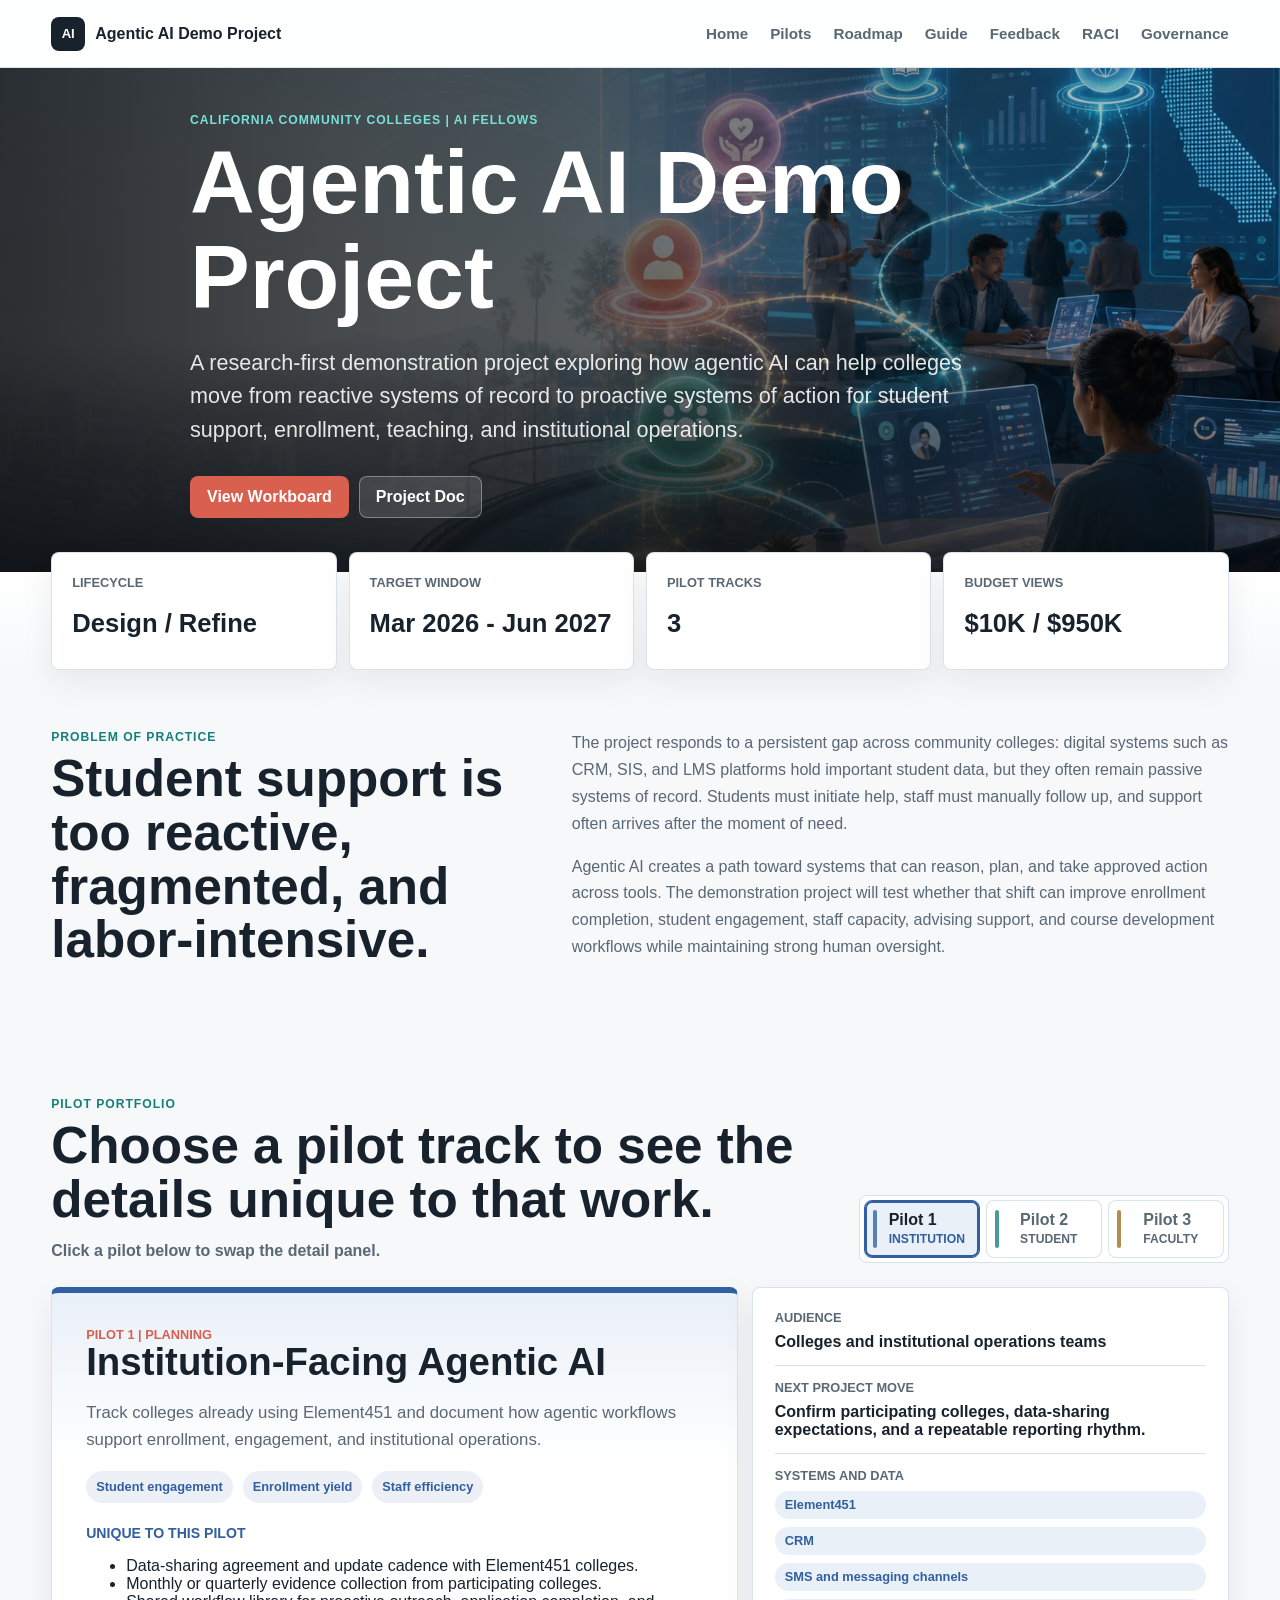
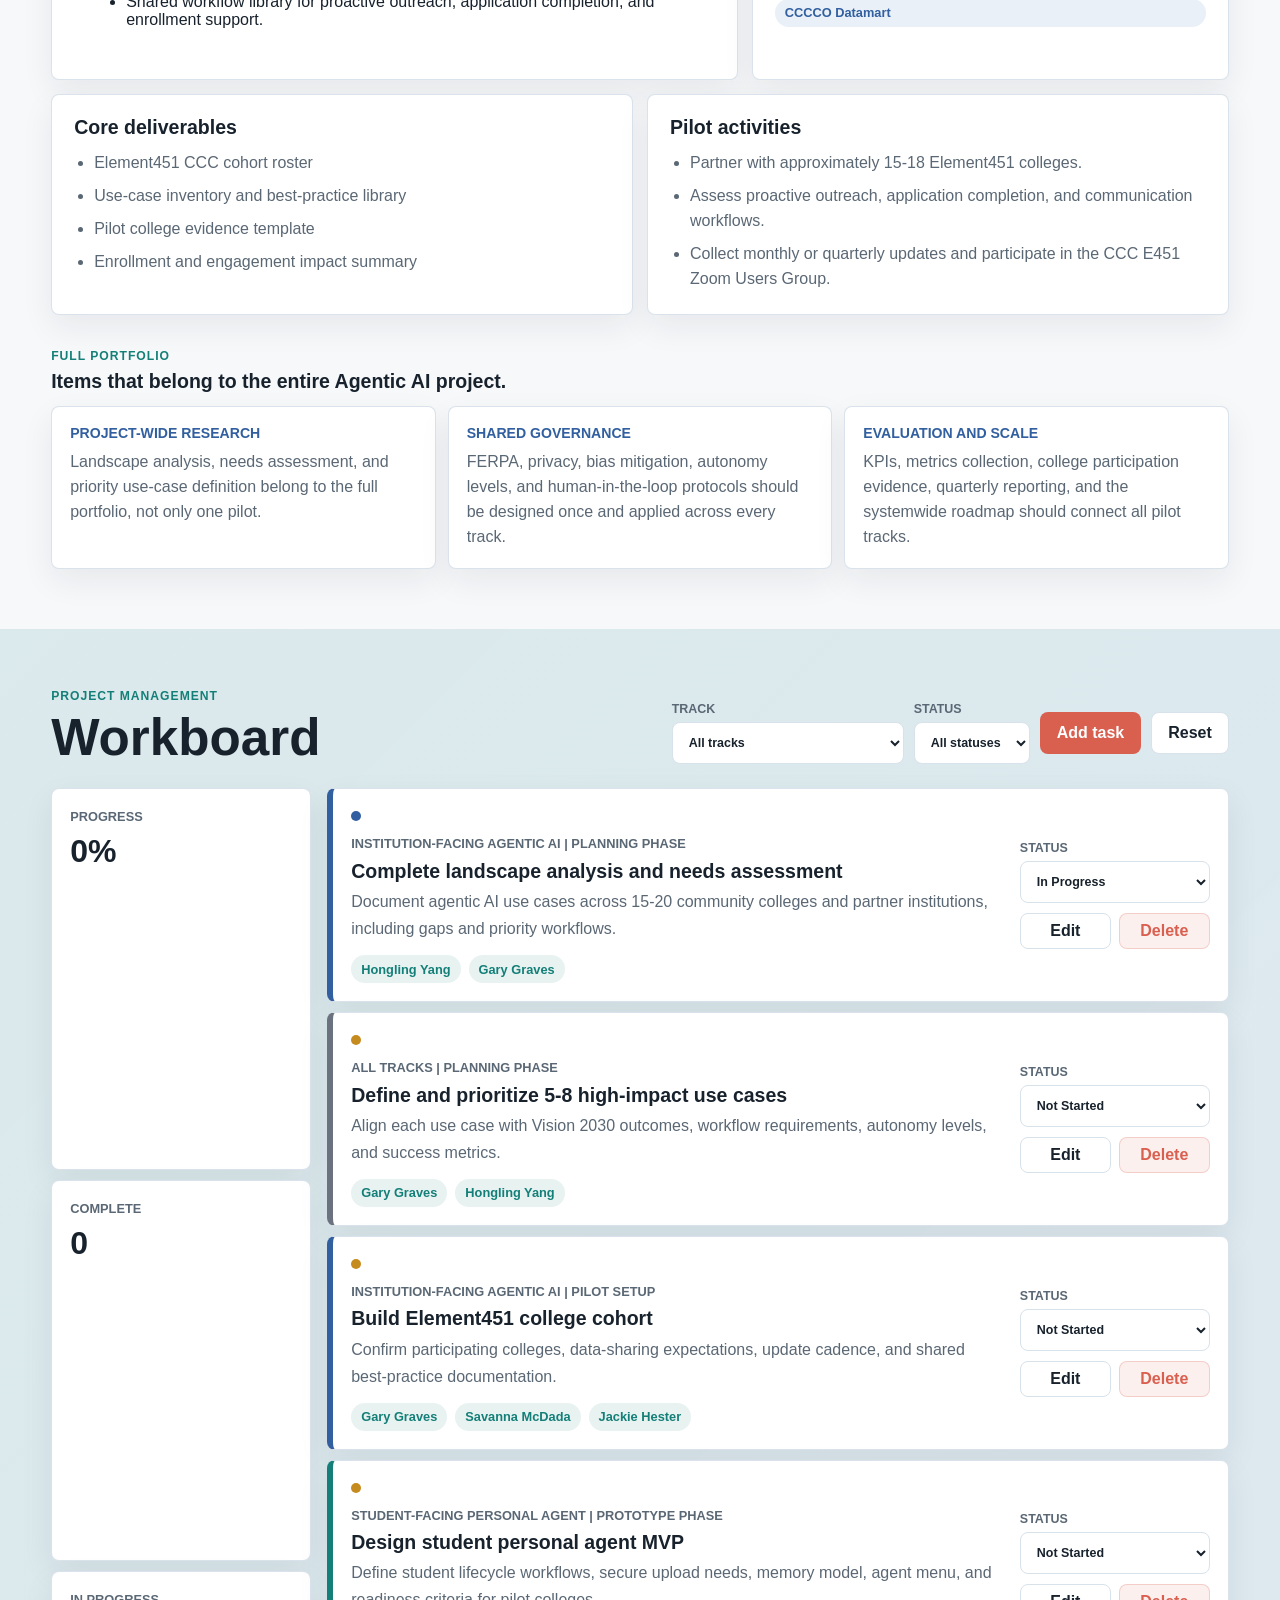
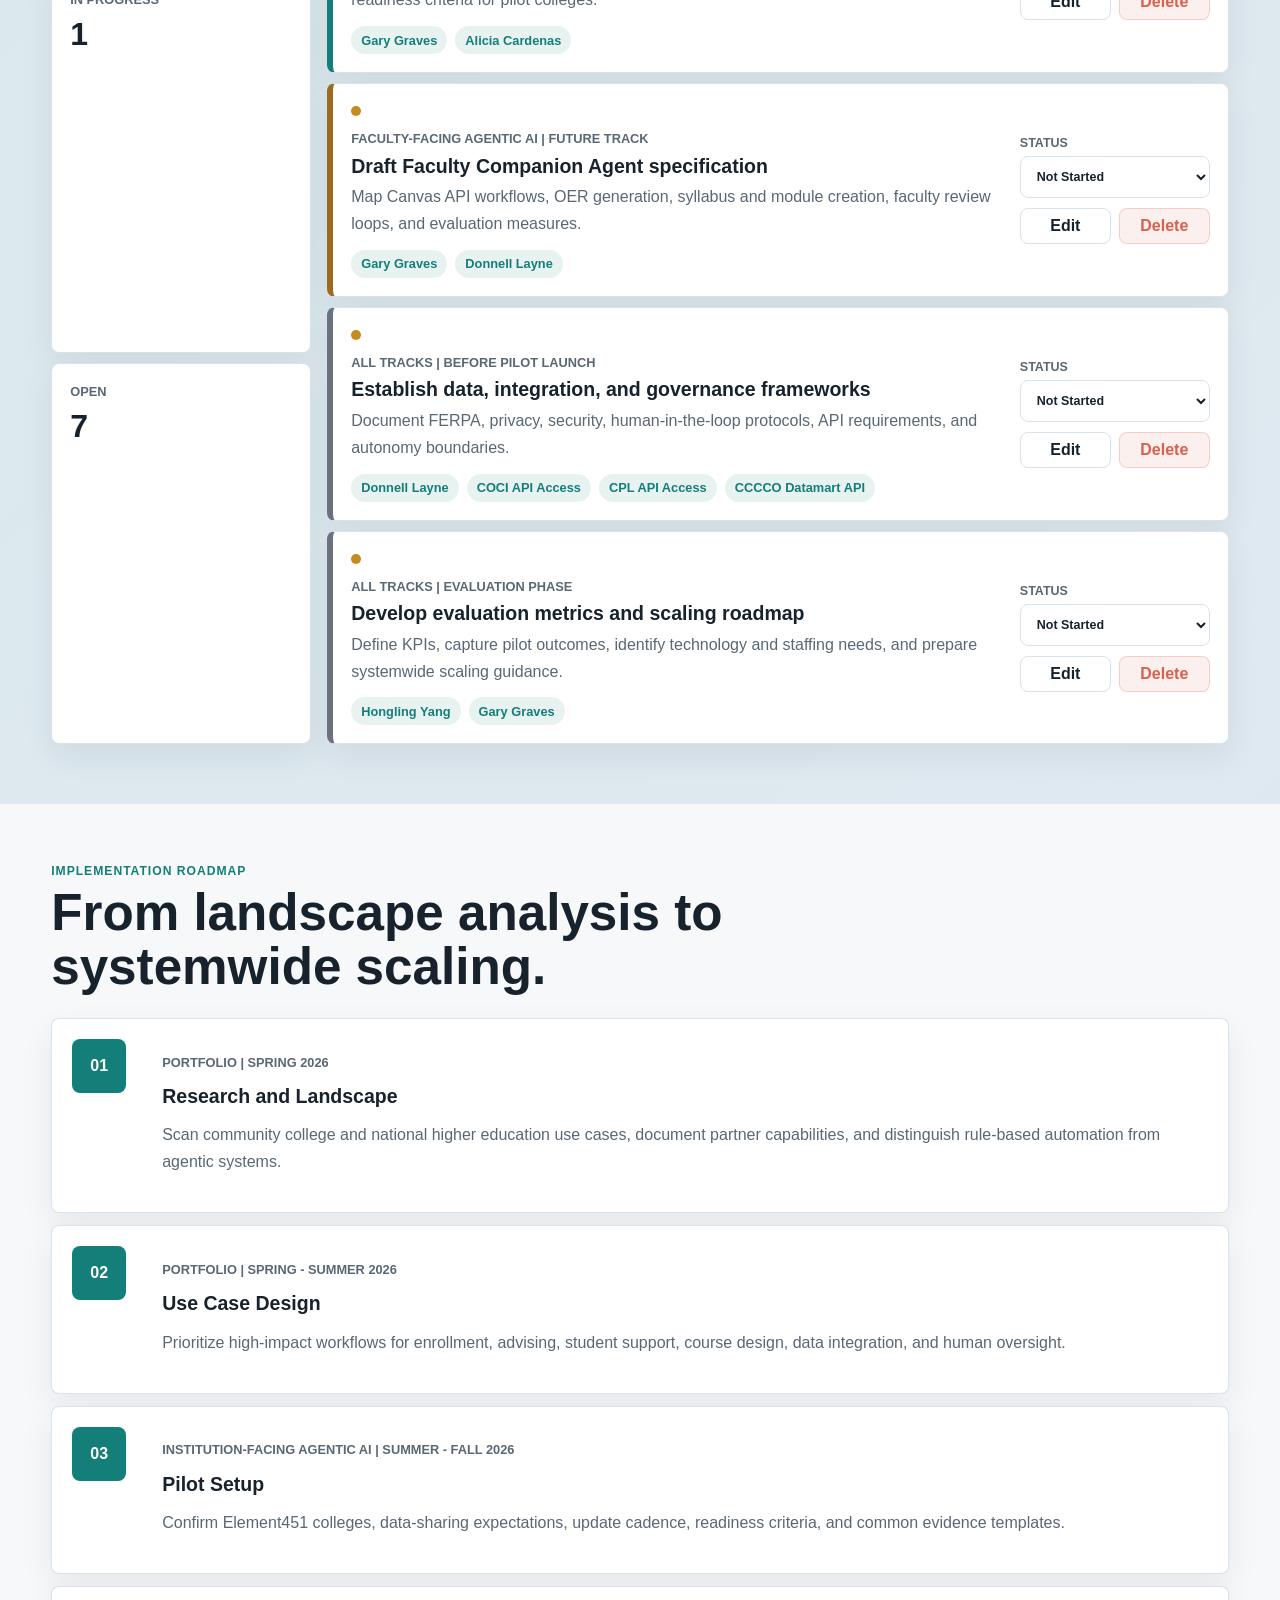
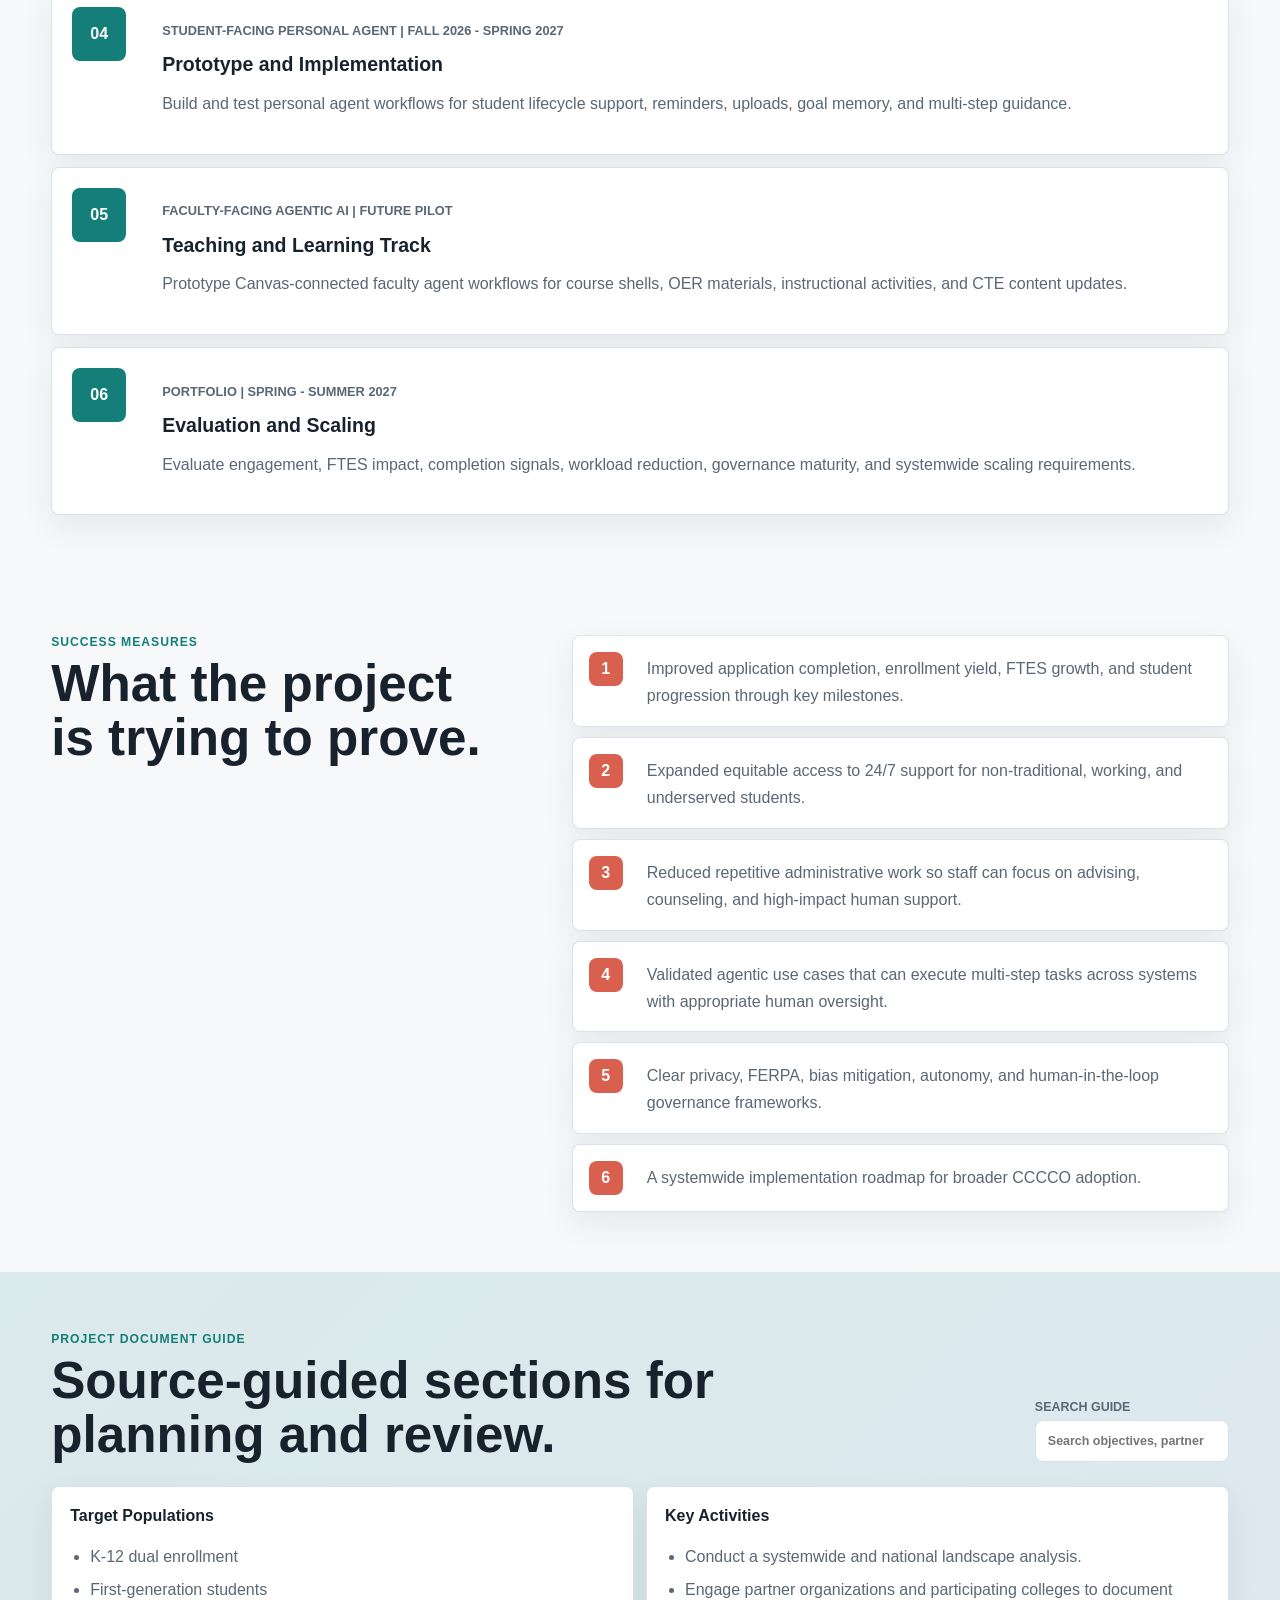
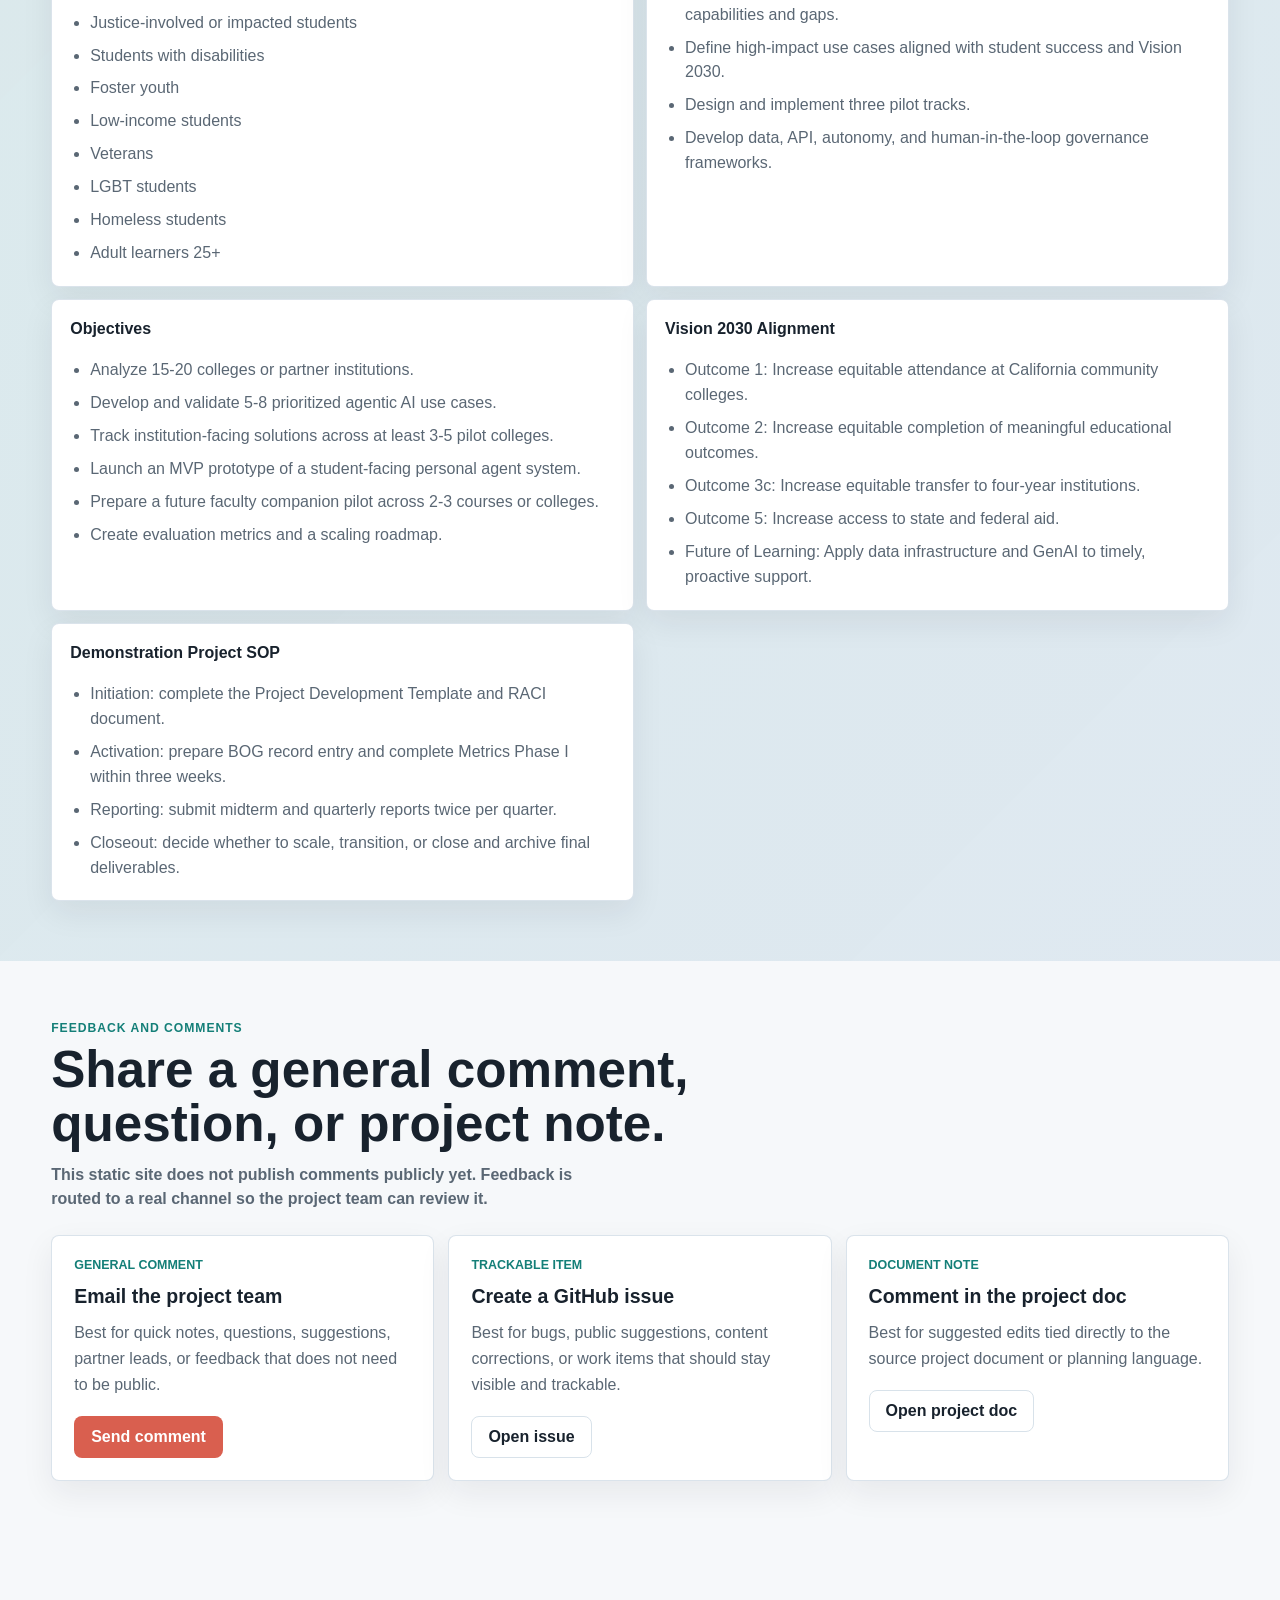
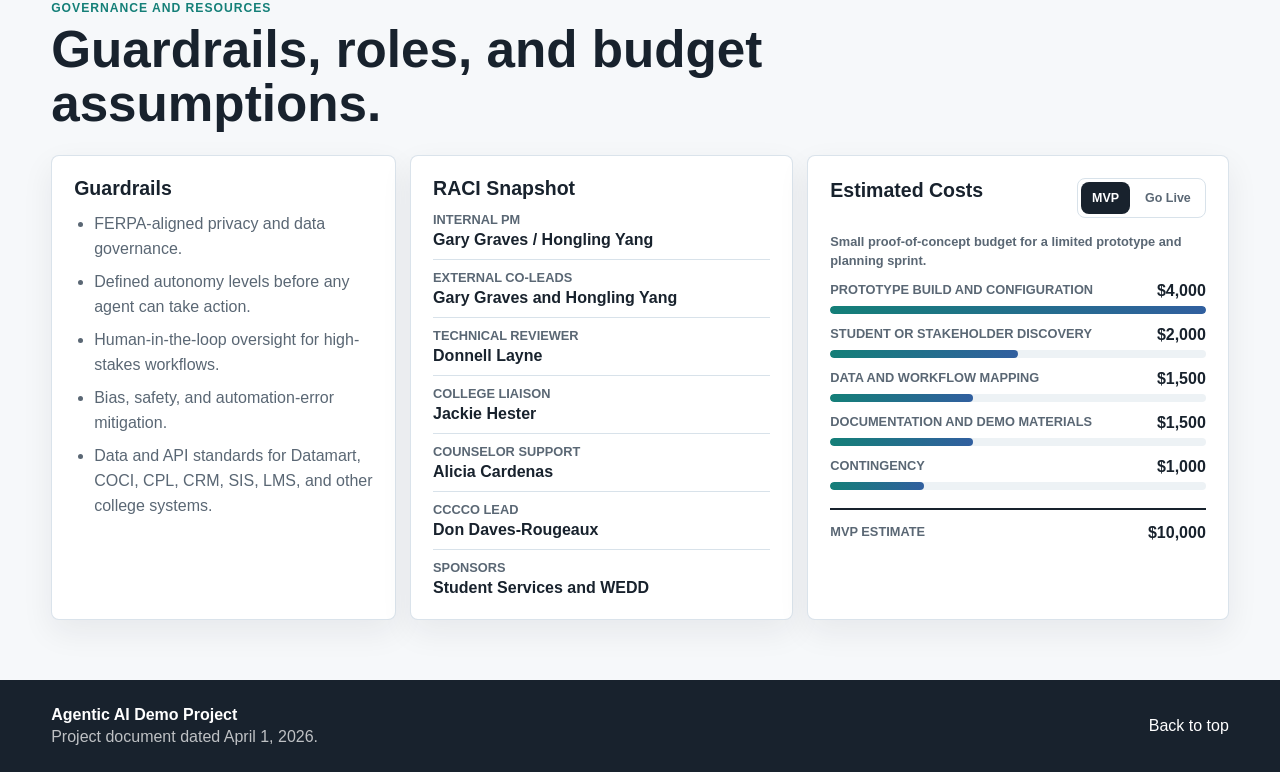
==== index.html @ b45496b8 "Add project feedback section" ====
<!doctype html>
<html lang="en">
  <head>
    <meta charset="UTF-8" />
    <meta name="viewport" content="width=device-width, initial-scale=1.0" />
    <title>Agentic AI Demo Project</title>
    <meta
      name="description"
      content="Project management website for the CCCCO Agentic AI Demonstration Project."
    />
    <link rel="stylesheet" href="assets/styles.css?v=20260519-feedback" />
  </head>
  <body>
    <header class="site-header" id="top">
      <a class="brand" href="#top" data-home-link aria-label="Agentic AI Demo Project home">
        <span class="brand-mark" aria-hidden="true">AI</span>
        <span>Agentic AI Demo Project</span>
      </a>
      <nav aria-label="Primary navigation">
        <a href="#top" data-home-link>Home</a>
        <a href="#pilots">Pilots</a>
        <a href="#roadmap">Roadmap</a>
        <a href="#guide">Guide</a>
        <a href="#feedback">Feedback</a>
        <a href="raci.html">RACI</a>
        <a href="#governance">Governance</a>
      </nav>
    </header>

    <main>
      <section class="hero" aria-labelledby="page-title">
        <div class="hero-media" aria-hidden="true"></div>
        <div class="hero-shade" aria-hidden="true"></div>
        <div class="hero-content">
          <p class="eyebrow">California Community Colleges | AI Fellows</p>
          <h1 id="page-title">Agentic AI Demo Project</h1>
          <p class="hero-copy">
            A research-first demonstration project exploring how agentic AI can help colleges move from
            reactive systems of record to proactive systems of action for student support, enrollment,
            teaching, and institutional operations.
          </p>
          <div class="hero-actions">
            <a class="button primary" href="#workboard">View Workboard</a>
            <a
              class="button secondary"
              href="https://docs.google.com/document/d/16CEIrp4OwiEEERjysVKVonm-LlAj4oeM/edit?usp=sharing&amp;ouid=113285846544105224875&amp;rtpof=true&amp;sd=true"
              >Project Doc</a
            >
          </div>
        </div>
      </section>

      <section class="overview-band" aria-label="Project summary">
        <div class="summary-grid">
          <article class="metric">
            <span>Lifecycle</span>
            <strong>Design / Refine</strong>
          </article>
          <article class="metric">
            <span>Target Window</span>
            <strong>Mar 2026 - Jun 2027</strong>
          </article>
          <article class="metric">
            <span>Pilot Tracks</span>
            <strong>3</strong>
          </article>
          <article class="metric">
            <span>Budget Views</span>
            <strong>$10K / $950K</strong>
          </article>
        </div>
      </section>

      <section class="section-shell two-column" id="about">
        <div>
          <p class="eyebrow">Problem of Practice</p>
          <h2>Student support is too reactive, fragmented, and labor-intensive.</h2>
        </div>
        <div class="prose">
          <p>
            The project responds to a persistent gap across community colleges: digital systems such as CRM,
            SIS, and LMS platforms hold important student data, but they often remain passive systems of
            record. Students must initiate help, staff must manually follow up, and support often arrives
            after the moment of need.
          </p>
          <p>
            Agentic AI creates a path toward systems that can reason, plan, and take approved action across
            tools. The demonstration project will test whether that shift can improve enrollment completion,
            student engagement, staff capacity, advising support, and course development workflows while
            maintaining strong human oversight.
          </p>
        </div>
      </section>

      <section class="section-shell" id="pilots">
        <div class="section-heading">
          <div>
            <p class="eyebrow">Pilot Portfolio</p>
            <h2>Choose a pilot track to see the details unique to that work.</h2>
            <p class="interaction-hint">Click a pilot below to swap the detail panel.</p>
          </div>
          <div class="segmented pilot-tabs" role="group" aria-label="Pilot track selector">
            <button class="segment pilot-tab is-active" type="button" data-track-filter="institution" aria-pressed="true">
              <span>Pilot 1</span>
              <small>Institution</small>
            </button>
            <button class="segment pilot-tab" type="button" data-track-filter="student" aria-pressed="false">
              <span>Pilot 2</span>
              <small>Student</small>
            </button>
            <button class="segment pilot-tab" type="button" data-track-filter="faculty" aria-pressed="false">
              <span>Pilot 3</span>
              <small>Faculty</small>
            </button>
          </div>
        </div>
        <div class="pilot-detail" id="pilotDetail"></div>
        <div class="portfolio-foundation" id="portfolioFoundation"></div>
      </section>

      <section class="section-shell tinted" id="workboard">
        <div class="section-heading">
          <div>
            <p class="eyebrow">Project Management</p>
            <h2>Workboard</h2>
          </div>
          <div class="toolbar">
            <label>
              Track
              <select id="taskTrackFilter">
                <option value="all">All tracks</option>
              </select>
            </label>
            <label>
              Status
              <select id="taskStatusFilter">
                <option value="all">All statuses</option>
                <option value="not-started">Not started</option>
                <option value="in-progress">In progress</option>
                <option value="complete">Complete</option>
              </select>
            </label>
            <button class="button primary" id="addTaskButton" type="button">Add task</button>
            <button class="button text-button" id="resetTasksButton" type="button">Reset</button>
          </div>
        </div>
        <div class="board-layout">
          <div class="board-metrics" id="boardMetrics"></div>
          <div class="task-list" id="taskList"></div>
        </div>
      </section>

      <section class="section-shell" id="roadmap">
        <div class="section-heading">
          <div>
            <p class="eyebrow">Implementation Roadmap</p>
            <h2>From landscape analysis to systemwide scaling.</h2>
          </div>
        </div>
        <div class="timeline" id="timeline"></div>
      </section>

      <section class="section-shell two-column" id="outcomes">
        <div>
          <p class="eyebrow">Success Measures</p>
          <h2>What the project is trying to prove.</h2>
        </div>
        <div class="outcome-list" id="outcomeList"></div>
      </section>

      <section class="section-shell tinted" id="guide">
        <div class="section-heading">
          <div>
            <p class="eyebrow">Project Document Guide</p>
            <h2>Source-guided sections for planning and review.</h2>
          </div>
          <label class="search-box">
            Search guide
            <input id="guideSearch" type="search" placeholder="Search objectives, partners, budget..." />
          </label>
        </div>
        <div class="guide-grid" id="guideGrid"></div>
      </section>

      <section class="section-shell" id="feedback">
        <div class="section-heading">
          <div>
            <p class="eyebrow">Feedback and Comments</p>
            <h2>Share a general comment, question, or project note.</h2>
            <p class="interaction-hint">
              This static site does not publish comments publicly yet. Feedback is routed to a real channel so the
              project team can review it.
            </p>
          </div>
        </div>
        <div class="feedback-grid">
          <article class="feedback-card">
            <span class="feedback-kicker">General comment</span>
            <h3>Email the project team</h3>
            <p>
              Best for quick notes, questions, suggestions, partner leads, or feedback that does not need to be
              public.
            </p>
            <a
              class="button primary"
              href="mailto:ggraves@fullcoll.edu?subject=Agentic%20AI%20Demo%20Project%20feedback&amp;body=Project%20area%3A%0AComment%3A%0AName%20%2F%20organization%3A"
              >Send comment</a
            >
          </article>
          <article class="feedback-card">
            <span class="feedback-kicker">Trackable item</span>
            <h3>Create a GitHub issue</h3>
            <p>
              Best for bugs, public suggestions, content corrections, or work items that should stay visible and
              trackable.
            </p>
            <a
              class="button text-button"
              href="https://github.com/profgarygraves/agentic-ai-demo-project/issues/new?title=Project%20feedback%3A%20&amp;body=Project%20area%3A%0A%0AFeedback%20or%20request%3A%0A%0AName%20%2F%20organization%3A"
              >Open issue</a
            >
          </article>
          <article class="feedback-card">
            <span class="feedback-kicker">Document note</span>
            <h3>Comment in the project doc</h3>
            <p>
              Best for suggested edits tied directly to the source project document or planning language.
            </p>
            <a
              class="button text-button"
              href="https://docs.google.com/document/d/16CEIrp4OwiEEERjysVKVonm-LlAj4oeM/edit?usp=sharing&amp;ouid=113285846544105224875&amp;rtpof=true&amp;sd=true"
              >Open project doc</a
            >
          </article>
        </div>
      </section>

      <section class="section-shell" id="governance">
        <div class="section-heading">
          <div>
            <p class="eyebrow">Governance and Resources</p>
            <h2>Guardrails, roles, and budget assumptions.</h2>
          </div>
        </div>
        <div class="governance-grid">
          <section class="panel" aria-labelledby="guardrails-title">
            <h3 id="guardrails-title">Guardrails</h3>
            <ul class="check-list" id="guardrailList"></ul>
          </section>
          <section class="panel" aria-labelledby="roles-title">
            <h3 id="roles-title">RACI Snapshot</h3>
            <div class="role-list" id="roleList"></div>
          </section>
          <section class="panel budget-panel" aria-labelledby="budget-title">
            <div class="panel-heading">
              <h3 id="budget-title">Estimated Costs</h3>
              <div class="segmented compact" role="group" aria-label="Budget view">
                <button class="segment is-active" type="button" data-budget-mode="mvp">MVP</button>
                <button class="segment" type="button" data-budget-mode="live">Go Live</button>
              </div>
            </div>
            <div class="budget-list" id="budgetList"></div>
          </section>
        </div>
      </section>
    </main>

    <footer class="site-footer">
      <div>
        <strong>Agentic AI Demo Project</strong>
        <span>Project document dated April 1, 2026.</span>
      </div>
      <a href="#top">Back to top</a>
    </footer>

    <dialog id="taskDialog">
      <form class="task-form" id="taskForm" method="dialog">
        <header>
          <div>
            <p class="eyebrow">Workboard task</p>
            <h2 id="taskDialogTitle">Add task</h2>
          </div>
          <button class="icon-button" id="closeTaskDialogButton" type="button" aria-label="Close">&times;</button>
        </header>

        <input id="taskIdInput" type="hidden" />

        <div class="form-grid">
          <label>
            Task title
            <input id="taskTitleInput" required placeholder="What needs to happen?" />
          </label>
          <label>
            Pilot / track
            <select id="taskTrackInput"></select>
          </label>
          <label>
            Status
            <select id="taskStatusInput">
              <option value="not-started">Not started</option>
              <option value="in-progress">In progress</option>
              <option value="complete">Complete</option>
            </select>
          </label>
          <label>
            Due / milestone
            <input id="taskDueInput" placeholder="Planning phase, 2026-06-30, next quarter..." />
          </label>
          <fieldset class="wide-field assignee-picker">
            <legend>Assigned to</legend>
            <p>Select one or more people. Add extra names below if someone is not listed yet.</p>
            <div class="assignee-options" id="assigneeOptions"></div>
          </fieldset>
          <label class="wide-field">
            Other assignees
            <input id="taskOtherAssigneesInput" placeholder="Add names separated by commas" />
          </label>
          <label class="wide-field">
            Task details
            <textarea id="taskDetailsInput" rows="5" placeholder="Add context, decisions needed, links, or acceptance criteria."></textarea>
          </label>
        </div>

        <footer>
          <button class="danger-button" id="deleteTaskButton" type="button">Delete</button>
          <div class="form-actions">
            <button class="button text-button" id="cancelTaskButton" type="button">Cancel</button>
            <button class="button primary" type="submit">Save task</button>
          </div>
        </footer>
      </form>
    </dialog>

    <script src="assets/app.js?v=20260519-feedback"></script>
  </body>
</html>
---- assets/styles.css ----
:root {
  color-scheme: light;
  --ink: #18222d;
  --muted: #5a6774;
  --line: #d8e2ea;
  --paper: #f6f8fa;
  --surface: #ffffff;
  --teal: #147f78;
  --blue: #315f9f;
  --coral: #d95f4f;
  --gold: #c68b1f;
  --green: #3d8a63;
  --pilot-institution: #315f9f;
  --pilot-institution-soft: #e9f0f8;
  --pilot-student: #147f78;
  --pilot-student-soft: #e6f3f1;
  --pilot-faculty: #9b6b20;
  --pilot-faculty-soft: #f6efe3;
  --pilot-all: #6a7280;
  --pilot-all-soft: #eef1f4;
  --shadow: 0 18px 48px rgba(24, 34, 45, 0.12);
}

* {
  box-sizing: border-box;
}

html {
  min-width: 320px;
  scroll-behavior: smooth;
}

body {
  margin: 0;
  color: var(--ink);
  background: var(--paper);
  font-family:
    Arial, Helvetica, system-ui, -apple-system, BlinkMacSystemFont, "Segoe UI", sans-serif;
  letter-spacing: 0;
}

button,
input,
select {
  font: inherit;
}

button,
a,
select {
  cursor: pointer;
}

textarea {
  resize: vertical;
}

a {
  color: inherit;
  text-decoration: none;
}

.site-header {
  position: sticky;
  z-index: 20;
  top: 0;
  display: flex;
  align-items: center;
  justify-content: space-between;
  gap: 16px;
  min-height: 68px;
  padding: 12px clamp(18px, 4vw, 56px);
  background: rgba(255, 255, 255, 0.88);
  border-bottom: 1px solid rgba(216, 226, 234, 0.86);
  backdrop-filter: blur(18px);
}

.brand {
  display: inline-flex;
  align-items: center;
  gap: 10px;
  font-weight: 900;
}

.brand-mark {
  display: grid;
  place-items: center;
  width: 34px;
  height: 34px;
  border-radius: 8px;
  color: #fff;
  background: var(--ink);
  font-size: 0.82rem;
}

nav {
  display: flex;
  align-items: center;
  gap: clamp(10px, 2vw, 22px);
  color: var(--muted);
  font-size: 0.95rem;
  font-weight: 800;
}

nav a:hover {
  color: var(--ink);
}

.hero {
  position: relative;
  min-height: 56svh;
  display: grid;
  align-items: end;
  overflow: hidden;
  color: #fff;
  background: #101820;
}

.hero-media,
.hero-shade {
  position: absolute;
  inset: 0;
}

.hero-media {
  background:
    image-set(url("agentic-ai-hero.png") type("image/png")) center / cover no-repeat,
    linear-gradient(135deg, #143b48, #101820);
  transform: scale(1.01);
}

.hero-shade {
  background:
    linear-gradient(90deg, rgba(9, 14, 19, 0.86) 0%, rgba(9, 14, 19, 0.68) 42%, rgba(9, 14, 19, 0.15) 100%),
    linear-gradient(0deg, rgba(9, 14, 19, 0.72), transparent 46%);
}

.hero-content {
  position: relative;
  width: min(900px, calc(100% - 36px));
  margin: 0 auto;
  padding: 44px 0 clamp(34px, 6vh, 56px);
}

.eyebrow {
  margin: 0 0 8px;
  color: var(--teal);
  font-size: 0.76rem;
  font-weight: 900;
  letter-spacing: 0.08em;
  text-transform: uppercase;
}

.hero .eyebrow {
  color: #78e1d6;
}

h1,
h2,
h3,
h4,
p {
  overflow-wrap: anywhere;
}

h1,
h2,
h3 {
  margin: 0;
  line-height: 1.05;
}

h1 {
  max-width: 760px;
  font-size: clamp(2.7rem, 7vw, 6.6rem);
}

h2 {
  font-size: clamp(2rem, 4vw, 4rem);
}

h3 {
  font-size: 1.22rem;
}

h4 {
  margin: 22px 0 8px;
  color: var(--blue);
  font-size: 0.88rem;
  text-transform: uppercase;
}

.hero-copy {
  max-width: 780px;
  margin: 22px 0 0;
  color: rgba(255, 255, 255, 0.88);
  font-size: clamp(1.05rem, 1.8vw, 1.35rem);
  line-height: 1.55;
}

.hero-actions,
.toolbar,
.segmented,
.pill-row {
  display: flex;
  align-items: center;
  flex-wrap: wrap;
  gap: 10px;
}

.hero-actions {
  margin-top: 30px;
}

.button,
.segment {
  min-height: 42px;
  display: inline-flex;
  align-items: center;
  justify-content: center;
  border: 1px solid transparent;
  border-radius: 8px;
  padding: 0 16px;
  font-weight: 900;
  transition:
    transform 160ms ease,
    border-color 160ms ease,
    background 160ms ease;
}

.button:hover,
.segment:hover {
  transform: translateY(-1px);
}

.button.primary {
  color: #fff;
  background: var(--coral);
}

.button.secondary {
  color: #fff;
  background: rgba(255, 255, 255, 0.13);
  border-color: rgba(255, 255, 255, 0.34);
}

.button.secondary.light {
  color: var(--ink);
  background: #fff;
  border-color: var(--line);
}

.button.text-button {
  color: var(--ink);
  background: #fff;
  border-color: var(--line);
}

.danger-button {
  min-height: 42px;
  border: 1px solid transparent;
  border-radius: 8px;
  padding: 0 16px;
  color: #fff;
  background: var(--coral);
  font-weight: 900;
}

.danger-button.subtle {
  color: var(--coral);
  background: rgba(217, 95, 79, 0.09);
  border-color: rgba(217, 95, 79, 0.24);
}

.icon-button {
  display: grid;
  place-items: center;
  width: 40px;
  height: 40px;
  border: 1px solid var(--line);
  border-radius: 8px;
  color: var(--muted);
  background: #fff;
  font-size: 1.35rem;
  font-weight: 900;
}

.overview-band {
  padding: 14px clamp(18px, 4vw, 56px) 0;
  background: linear-gradient(180deg, #fff 0%, var(--paper) 100%);
}

.summary-grid {
  width: min(1180px, 100%);
  margin: -34px auto 0;
  display: grid;
  grid-template-columns: repeat(4, minmax(0, 1fr));
  gap: 12px;
  position: relative;
  z-index: 2;
}

.metric,
.pilot-card,
.panel,
.guide-card,
.task-item,
.outcome-item,
.timeline-item,
.mini-metric {
  border: 1px solid rgba(216, 226, 234, 0.94);
  border-radius: 8px;
  background: var(--surface);
  box-shadow: 0 12px 32px rgba(24, 34, 45, 0.07);
}

.metric {
  min-height: 118px;
  padding: 20px;
}

.metric span,
.mini-metric span,
.task-track,
.card-kicker,
.role-row span,
.budget-row span,
.budget-total span {
  color: var(--muted);
  font-size: 0.8rem;
  font-weight: 900;
  text-transform: uppercase;
}

.metric strong {
  display: block;
  margin-top: 18px;
  font-size: clamp(1.35rem, 2vw, 2.05rem);
}

.section-shell {
  padding: clamp(34px, 5vw, 60px) clamp(18px, 4vw, 56px);
  scroll-margin-top: 80px;
}

.section-shell > * {
  width: min(1180px, 100%);
  margin-right: auto;
  margin-left: auto;
}

.tinted {
  background:
    linear-gradient(135deg, rgba(20, 127, 120, 0.09), rgba(49, 95, 159, 0.08)),
    #eef4f7;
}

.two-column {
  display: grid;
  grid-template-columns: minmax(250px, 0.82fr) minmax(0, 1.18fr);
  gap: clamp(28px, 5vw, 82px);
  align-items: start;
}

.prose p,
.pilot-card p,
.task-item p,
.timeline-item p,
.outcome-item p {
  color: var(--muted);
  line-height: 1.68;
}

.prose p:first-child {
  margin-top: 0;
}

.section-heading {
  display: flex;
  align-items: end;
  justify-content: space-between;
  gap: 24px;
  margin-bottom: 24px;
}

.section-heading h2 {
  max-width: 780px;
}

.interaction-hint {
  max-width: 560px;
  margin: 12px 0 0;
  color: var(--muted);
  font-weight: 800;
  line-height: 1.5;
}

.segmented {
  padding: 4px;
  border: 1px solid var(--line);
  border-radius: 8px;
  background: #fff;
}

.segment {
  min-height: 36px;
  color: var(--muted);
  background: transparent;
  padding: 0 12px;
}

.segment.is-active {
  color: #fff;
  background: var(--ink);
}

.pilot-tabs {
  align-items: stretch;
  gap: 6px;
}

.pilot-tab {
  position: relative;
  min-width: 116px;
  min-height: 58px;
  display: grid;
  gap: 3px;
  align-content: center;
  justify-items: start;
  border-color: rgba(216, 226, 234, 0.96);
  background: #fff;
}

.pilot-tab::before {
  content: "";
  position: absolute;
  inset: 9px auto 9px 8px;
  width: 4px;
  border-radius: 999px;
  background: var(--pilot-color, var(--pilot-all));
  opacity: 0.78;
}

.pilot-tab span,
.pilot-tab small {
  margin-left: 10px;
}

.pilot-tab small {
  color: var(--muted);
  font-size: 0.76rem;
  font-weight: 900;
  text-transform: uppercase;
}

.pilot-tab:hover {
  border-color: var(--pilot-color, var(--pilot-all));
  background: var(--pilot-soft, #fff);
}

.pilot-tab.is-active {
  color: var(--ink);
  border-color: var(--pilot-color, var(--pilot-all));
  background: var(--pilot-soft, #fff);
  box-shadow: inset 0 0 0 2px var(--pilot-color, var(--pilot-all));
}

.pilot-tab.is-active small {
  color: var(--pilot-color, var(--pilot-all));
}

[data-track-filter="institution"] {
  --pilot-color: var(--pilot-institution);
  --pilot-soft: var(--pilot-institution-soft);
}

[data-track-filter="student"] {
  --pilot-color: var(--pilot-student);
  --pilot-soft: var(--pilot-student-soft);
}

[data-track-filter="faculty"] {
  --pilot-color: var(--pilot-faculty);
  --pilot-soft: var(--pilot-faculty-soft);
}

.compact {
  gap: 4px;
  padding: 3px;
}

.compact .segment {
  min-height: 32px;
  padding: 0 10px;
  font-size: 0.78rem;
}

.pilot-grid {
  display: grid;
  grid-template-columns: repeat(3, minmax(0, 1fr));
  gap: 14px;
}

.detail-grid {
  grid-template-columns: repeat(2, minmax(0, 1fr));
  margin-top: 14px;
}

.pilot-card {
  padding: 22px;
}

.pilot-card p {
  min-height: 128px;
}

.pilot-feature {
  display: grid;
  grid-template-columns: minmax(0, 1.18fr) minmax(280px, 0.82fr);
  gap: 14px;
}

.pilot-feature-main,
.pilot-feature-side,
.foundation-card {
  border: 1px solid rgba(216, 226, 234, 0.94);
  border-radius: 8px;
  background: var(--surface);
  box-shadow: 0 12px 32px rgba(24, 34, 45, 0.07);
}

.pilot-feature {
  --pilot-color: var(--pilot-all);
  --pilot-soft: var(--pilot-all-soft);
}

.pilot-theme-institution {
  --pilot-color: var(--pilot-institution);
  --pilot-soft: var(--pilot-institution-soft);
}

.pilot-theme-student {
  --pilot-color: var(--pilot-student);
  --pilot-soft: var(--pilot-student-soft);
}

.pilot-theme-faculty {
  --pilot-color: var(--pilot-faculty);
  --pilot-soft: var(--pilot-faculty-soft);
}

.pilot-feature-main {
  border-top: 6px solid var(--pilot-color);
  padding: clamp(22px, 4vw, 34px);
  background:
    linear-gradient(180deg, var(--pilot-soft), #fff 170px),
    #fff;
}

.pilot-feature-main h3 {
  font-size: clamp(1.6rem, 3vw, 3rem);
}

.feature-copy {
  max-width: 780px;
  color: var(--muted);
  font-size: 1.05rem;
  line-height: 1.65;
}

.pilot-feature-side {
  display: grid;
  gap: 14px;
  align-content: start;
  padding: 22px;
}

.pilot-feature-side div {
  display: grid;
  gap: 8px;
  padding-bottom: 14px;
  border-bottom: 1px solid var(--line);
}

.pilot-feature-side div:last-child {
  padding-bottom: 0;
  border-bottom: 0;
}

.pilot-feature-side span,
.budget-note {
  color: var(--muted);
  font-size: 0.8rem;
  font-weight: 900;
  text-transform: uppercase;
}

.compact-tags {
  display: flex;
  flex-wrap: wrap;
  gap: 8px;
}

.compact-tags em {
  display: inline-flex;
  align-items: center;
  min-height: 28px;
  border-radius: 999px;
  padding: 4px 10px;
  color: var(--pilot-color, var(--teal));
  background: var(--pilot-soft, rgba(20, 127, 120, 0.1));
  font-style: normal;
  font-size: 0.8rem;
  font-weight: 900;
}

.portfolio-foundation {
  margin-top: 34px;
}

.compact-heading {
  margin-bottom: 14px;
}

.foundation-grid,
.sop-grid {
  display: grid;
  grid-template-columns: repeat(3, minmax(0, 1fr));
  gap: 12px;
}

.foundation-card {
  padding: 18px;
}

.foundation-card h4 {
  margin-top: 0;
}

.foundation-card p {
  margin: 0;
  color: var(--muted);
  line-height: 1.58;
}

.pilot-card ul,
.guide-card ul,
.check-list {
  margin: 14px 0 0;
  padding-left: 20px;
  color: var(--muted);
  line-height: 1.56;
}

.pilot-card li + li,
.guide-card li + li,
.check-list li + li {
  margin-top: 8px;
}

.card-kicker {
  color: var(--coral);
}

.pill-row {
  align-items: stretch;
  min-height: 32px;
}

.pill-row span {
  display: inline-flex;
  align-items: center;
  min-height: 30px;
  border-radius: 999px;
  padding: 4px 10px;
  color: var(--blue);
  background: rgba(49, 95, 159, 0.09);
  font-size: 0.8rem;
  font-weight: 900;
}

.toolbar label,
.search-box {
  display: grid;
  gap: 6px;
  color: var(--muted);
  font-size: 0.78rem;
  font-weight: 900;
  text-transform: uppercase;
}

select,
input {
  min-height: 42px;
  border: 1px solid var(--line);
  border-radius: 8px;
  padding: 0 12px;
  color: var(--ink);
  background: #fff;
}

textarea {
  border: 1px solid var(--line);
  border-radius: 8px;
  padding: 12px;
  color: var(--ink);
  background: #fff;
}

.board-layout {
  display: grid;
  grid-template-columns: minmax(200px, 260px) minmax(0, 1fr);
  gap: 16px;
}

.board-metrics {
  display: grid;
  gap: 10px;
}

.mini-metric {
  padding: 18px;
}

.mini-metric strong {
  display: block;
  margin-top: 8px;
  font-size: 2rem;
}

.task-list {
  display: grid;
  gap: 10px;
}

.task-item {
  display: grid;
  grid-template-columns: minmax(0, 1fr) minmax(150px, 190px);
  gap: 20px;
  align-items: center;
  padding: 18px;
  border-left: 6px solid var(--task-color, var(--pilot-all));
}

.task-theme-all {
  --task-color: var(--pilot-all);
}

.task-theme-institution {
  --task-color: var(--pilot-institution);
}

.task-theme-student {
  --task-color: var(--pilot-student);
}

.task-theme-faculty {
  --task-color: var(--pilot-faculty);
}

.task-item h3 {
  margin-top: 6px;
}

.task-item p {
  margin: 8px 0 0;
}

.task-controls {
  display: grid;
  gap: 10px;
}

.task-actions {
  display: grid;
  grid-template-columns: 1fr 1fr;
  gap: 8px;
}

.task-actions .button,
.task-actions .danger-button {
  min-height: 36px;
  padding: 0 10px;
}

.assignee-row {
  display: flex;
  flex-wrap: wrap;
  gap: 8px;
  margin-top: 12px;
}

.assignee-row span {
  display: inline-flex;
  align-items: center;
  min-height: 28px;
  border-radius: 999px;
  padding: 4px 10px;
  color: var(--teal);
  background: rgba(20, 127, 120, 0.1);
  font-size: 0.8rem;
  font-weight: 900;
}

.muted-row {
  color: var(--muted);
  font-size: 0.86rem;
  font-weight: 800;
}

.status-dot {
  display: inline-block;
  width: 10px;
  height: 10px;
  border-radius: 999px;
  margin-right: 8px;
  background: var(--muted);
}

.status-dot.not-started {
  background: var(--gold);
}

.status-dot.in-progress {
  background: var(--blue);
}

.status-dot.complete {
  background: var(--green);
}

.task-select {
  display: grid;
  gap: 6px;
  color: var(--muted);
  font-size: 0.78rem;
  font-weight: 900;
  text-transform: uppercase;
}

.timeline {
  display: grid;
  gap: 12px;
}

.timeline-item {
  display: grid;
  grid-template-columns: 72px minmax(0, 1fr);
  gap: 18px;
  padding: 20px;
}

.timeline-index {
  display: grid;
  place-items: center;
  width: 54px;
  height: 54px;
  border-radius: 8px;
  color: #fff;
  background: var(--teal);
  font-weight: 900;
}

.outcome-list {
  display: grid;
  gap: 10px;
}

.outcome-item {
  display: grid;
  grid-template-columns: 44px minmax(0, 1fr);
  align-items: start;
  gap: 14px;
  padding: 16px;
}

.outcome-item span {
  display: grid;
  place-items: center;
  width: 34px;
  height: 34px;
  border-radius: 8px;
  color: #fff;
  background: var(--coral);
  font-weight: 900;
}

.outcome-item p {
  margin: 4px 0 0;
}

.guide-grid {
  display: grid;
  grid-template-columns: repeat(2, minmax(0, 1fr));
  gap: 12px;
}

.guide-card {
  padding: 0;
  overflow: hidden;
}

.guide-card summary {
  min-height: 58px;
  display: flex;
  align-items: center;
  padding: 0 18px;
  font-weight: 900;
}

.guide-card ul {
  margin: 0;
  padding: 0 22px 20px 38px;
}

.empty-state {
  padding: 22px;
  border: 1px dashed var(--line);
  border-radius: 8px;
  color: var(--muted);
  background: rgba(255, 255, 255, 0.7);
}

.feedback-grid {
  display: grid;
  grid-template-columns: repeat(3, minmax(0, 1fr));
  gap: 14px;
}

.feedback-card {
  display: grid;
  align-content: start;
  gap: 14px;
  border: 1px solid rgba(216, 226, 234, 0.94);
  border-radius: 8px;
  padding: 22px;
  background: #fff;
  box-shadow: 0 12px 32px rgba(24, 34, 45, 0.07);
}

.feedback-card p {
  margin: 0;
  color: var(--muted);
  line-height: 1.62;
}

.feedback-card .button {
  justify-self: start;
  margin-top: 4px;
}

.feedback-kicker {
  color: var(--teal);
  font-size: 0.78rem;
  font-weight: 900;
  text-transform: uppercase;
}

.governance-grid {
  display: grid;
  grid-template-columns: minmax(0, 0.9fr) minmax(0, 1fr) minmax(0, 1.1fr);
  gap: 14px;
}

.panel {
  padding: 22px;
}

.panel-heading {
  display: flex;
  align-items: center;
  justify-content: space-between;
  gap: 12px;
  margin-bottom: 14px;
}

.panel h3 {
  margin-bottom: 14px;
}

.role-list {
  display: grid;
  gap: 10px;
}

.role-row {
  display: grid;
  gap: 4px;
  padding-bottom: 10px;
  border-bottom: 1px solid var(--line);
}

.role-row:last-child {
  border-bottom: 0;
  padding-bottom: 0;
}

.budget-list {
  display: grid;
  gap: 12px;
}

.budget-note {
  margin: 0;
  line-height: 1.5;
  text-transform: none;
}

.budget-row {
  display: grid;
  gap: 6px;
}

.budget-row > div:first-child,
.budget-total {
  display: flex;
  justify-content: space-between;
  gap: 14px;
}

.budget-bar {
  height: 8px;
  border-radius: 999px;
  overflow: hidden;
  background: #edf2f5;
}

.budget-bar span {
  display: block;
  height: 100%;
  border-radius: inherit;
  background: linear-gradient(90deg, var(--teal), var(--blue));
}

.budget-total {
  margin-top: 6px;
  padding-top: 14px;
  border-top: 2px solid var(--ink);
}

.site-footer {
  display: flex;
  align-items: center;
  justify-content: space-between;
  gap: 18px;
  padding: 26px clamp(18px, 4vw, 56px);
  color: #fff;
  background: var(--ink);
}

.site-footer div {
  display: grid;
  gap: 4px;
}

.site-footer span {
  color: rgba(255, 255, 255, 0.72);
}

dialog {
  width: min(760px, calc(100% - 28px));
  border: 0;
  border-radius: 8px;
  padding: 0;
  color: var(--ink);
  background: #fff;
  box-shadow: 0 26px 80px rgba(24, 34, 45, 0.32);
}

dialog::backdrop {
  background: rgba(16, 24, 32, 0.48);
  backdrop-filter: blur(4px);
}

.task-form {
  display: grid;
  gap: 18px;
  padding: 22px;
}

.task-form header,
.task-form footer {
  display: flex;
  align-items: center;
  justify-content: space-between;
  gap: 16px;
}

.task-form h2 {
  font-size: 1.8rem;
}

.form-grid {
  display: grid;
  grid-template-columns: repeat(2, minmax(0, 1fr));
  gap: 14px;
}

.form-grid label {
  display: grid;
  gap: 6px;
  color: var(--muted);
  font-size: 0.78rem;
  font-weight: 900;
  text-transform: uppercase;
}

.assignee-picker {
  display: grid;
  gap: 10px;
  border: 1px solid var(--line);
  border-radius: 8px;
  margin: 0;
  padding: 14px;
}

.assignee-picker legend {
  padding: 0 6px;
  color: var(--muted);
  font-size: 0.78rem;
  font-weight: 900;
  text-transform: uppercase;
}

.assignee-picker p {
  margin: 0;
  color: var(--muted);
  font-size: 0.9rem;
  line-height: 1.45;
}

.assignee-options {
  display: grid;
  grid-template-columns: repeat(3, minmax(0, 1fr));
  gap: 8px;
}

.assignee-choice {
  min-height: 42px;
  display: flex !important;
  grid-template-columns: none !important;
  align-items: center;
  gap: 8px !important;
  border: 1px solid var(--line);
  border-radius: 8px;
  padding: 8px 10px;
  color: var(--ink) !important;
  background: #fff;
  font-size: 0.9rem !important;
  text-transform: none !important;
}

.assignee-choice:has(input:checked) {
  border-color: var(--teal);
  background: rgba(20, 127, 120, 0.1);
}

.assignee-choice input {
  width: 17px;
  min-height: 17px;
  flex: 0 0 auto;
  accent-color: var(--teal);
}

.wide-field {
  grid-column: 1 / -1;
}

.form-actions {
  display: flex;
  justify-content: flex-end;
  gap: 10px;
}

.page-hero {
  padding: clamp(48px, 8vw, 82px) clamp(18px, 4vw, 56px);
  background:
    linear-gradient(135deg, rgba(20, 127, 120, 0.1), rgba(49, 95, 159, 0.09)),
    #fff;
}

.page-hero > div {
  width: min(1080px, 100%);
  margin: 0 auto;
}

.page-hero h1 {
  max-width: 980px;
  font-size: clamp(2.35rem, 6vw, 5.2rem);
}

.page-hero p {
  max-width: 760px;
  color: var(--muted);
  font-size: 1.15rem;
  line-height: 1.6;
}

.raci-grid {
  display: grid;
  grid-template-columns: repeat(2, minmax(0, 1fr));
  gap: 14px;
}

.raci-flow {
  display: grid;
  grid-template-columns: repeat(4, minmax(0, 1fr));
  gap: 10px;
}

.raci-flow a {
  min-height: 86px;
  display: flex;
  align-items: center;
  gap: 12px;
  border: 1px solid rgba(216, 226, 234, 0.94);
  border-radius: 8px;
  padding: 14px;
  background: #fff;
  box-shadow: 0 12px 32px rgba(24, 34, 45, 0.07);
  font-weight: 900;
}

.raci-flow span,
.raci-letter.inline {
  display: grid;
  place-items: center;
  width: 42px;
  height: 42px;
  flex: 0 0 auto;
  border-radius: 8px;
  color: #fff;
  background: var(--coral);
  font-weight: 900;
}

.raci-directory {
  padding-top: clamp(22px, 4vw, 44px);
  padding-bottom: clamp(22px, 4vw, 44px);
}

.raci-section {
  border: 1px solid rgba(216, 226, 234, 0.94);
  border-radius: 8px;
  background: rgba(255, 255, 255, 0.9);
  box-shadow: 0 12px 32px rgba(24, 34, 45, 0.07);
  overflow: hidden;
}

.raci-section summary {
  display: flex;
  align-items: center;
  gap: 16px;
  padding: clamp(18px, 3vw, 26px);
  cursor: pointer;
  list-style: none;
}

.raci-section summary::-webkit-details-marker {
  display: none;
}

.raci-section summary::after {
  content: "+";
  margin-left: auto;
  color: var(--muted);
  font-size: 1.7rem;
  font-weight: 900;
}

.raci-section[open] summary::after {
  content: "-";
}

.raci-section h2 {
  max-width: 900px;
  font-size: clamp(1.6rem, 4vw, 3.1rem);
}

.raci-note {
  margin: 0 clamp(18px, 3vw, 26px) 20px;
  border-left: 5px solid var(--teal);
  padding: 14px 16px;
  color: var(--muted);
  background: rgba(20, 127, 120, 0.08);
  line-height: 1.6;
}

.raci-subsection {
  padding: 0 clamp(18px, 3vw, 26px) clamp(20px, 3vw, 28px);
}

.raci-subsection h3 {
  margin-bottom: 12px;
}

.participant-grid {
  display: grid;
  grid-template-columns: repeat(3, minmax(0, 1fr));
  gap: 12px;
}

.participant-grid.two-up {
  grid-template-columns: repeat(2, minmax(0, 1fr));
  padding: 0 clamp(18px, 3vw, 26px) clamp(20px, 3vw, 28px);
}

.participant-card {
  display: grid;
  gap: 12px;
  border: 1px solid var(--line);
  border-radius: 8px;
  padding: 18px;
  background: #fff;
}

.participant-card.featured {
  border-color: rgba(217, 95, 79, 0.42);
  box-shadow: 0 10px 24px rgba(217, 95, 79, 0.08);
}

.participant-card.placeholder-card {
  background: rgba(255, 255, 255, 0.68);
}

.participant-topline {
  display: grid;
  gap: 6px;
}

.participant-topline strong {
  font-size: 1.08rem;
}

.participant-topline span,
.participant-card dt {
  color: var(--muted);
  font-size: 0.76rem;
  font-weight: 900;
  text-transform: uppercase;
}

.participant-card p {
  margin: 0;
  color: var(--muted);
  line-height: 1.55;
}

.participant-card dl {
  display: grid;
  gap: 8px;
  margin: 0;
}

.participant-card div:has(> dt) {
  display: grid;
  gap: 3px;
  padding-top: 8px;
  border-top: 1px solid var(--line);
}

.participant-card dd {
  margin: 0;
  color: var(--ink);
  font-weight: 800;
  line-height: 1.35;
}

.role-definition {
  position: relative;
  overflow: hidden;
}

.role-definition h2 {
  margin-right: 70px;
  font-size: clamp(1.5rem, 3vw, 2.45rem);
}

.role-definition p {
  color: var(--muted);
  line-height: 1.65;
}

.raci-letter {
  position: absolute;
  top: 18px;
  right: 18px;
  display: grid;
  place-items: center;
  width: 48px;
  height: 48px;
  border-radius: 8px;
  color: #fff;
  background: var(--coral);
  font-weight: 900;
}

.sop-grid {
  grid-template-columns: 1fr;
}

@media (max-width: 980px) {
  .site-header,
  .section-heading,
  .site-footer {
    align-items: flex-start;
    flex-direction: column;
  }

  nav {
    width: 100%;
    overflow-x: auto;
    padding-bottom: 4px;
  }

  .summary-grid,
  .pilot-grid,
  .pilot-feature,
  .foundation-grid,
  .raci-flow,
  .participant-grid,
  .participant-grid.two-up,
  .feedback-grid,
  .guide-grid,
  .governance-grid,
  .raci-grid,
  .two-column,
  .board-layout {
    grid-template-columns: 1fr;
  }

  .summary-grid {
    margin-top: -30px;
  }

  .pilot-card p {
    min-height: 0;
  }
}

@media (max-width: 660px) {
  .hero {
    min-height: 64svh;
  }

  .hero-content {
    width: min(100% - 28px, 900px);
  }

  .summary-grid {
    grid-template-columns: repeat(2, minmax(0, 1fr));
  }

  .task-item,
  .form-grid,
  .assignee-options,
  .timeline-item,
  .outcome-item {
    grid-template-columns: 1fr;
  }

  .timeline-index {
    width: 44px;
    height: 44px;
  }
}

@media (max-width: 460px) {
  .summary-grid {
    grid-template-columns: 1fr;
  }

  h1 {
    font-size: 2.45rem;
  }
}
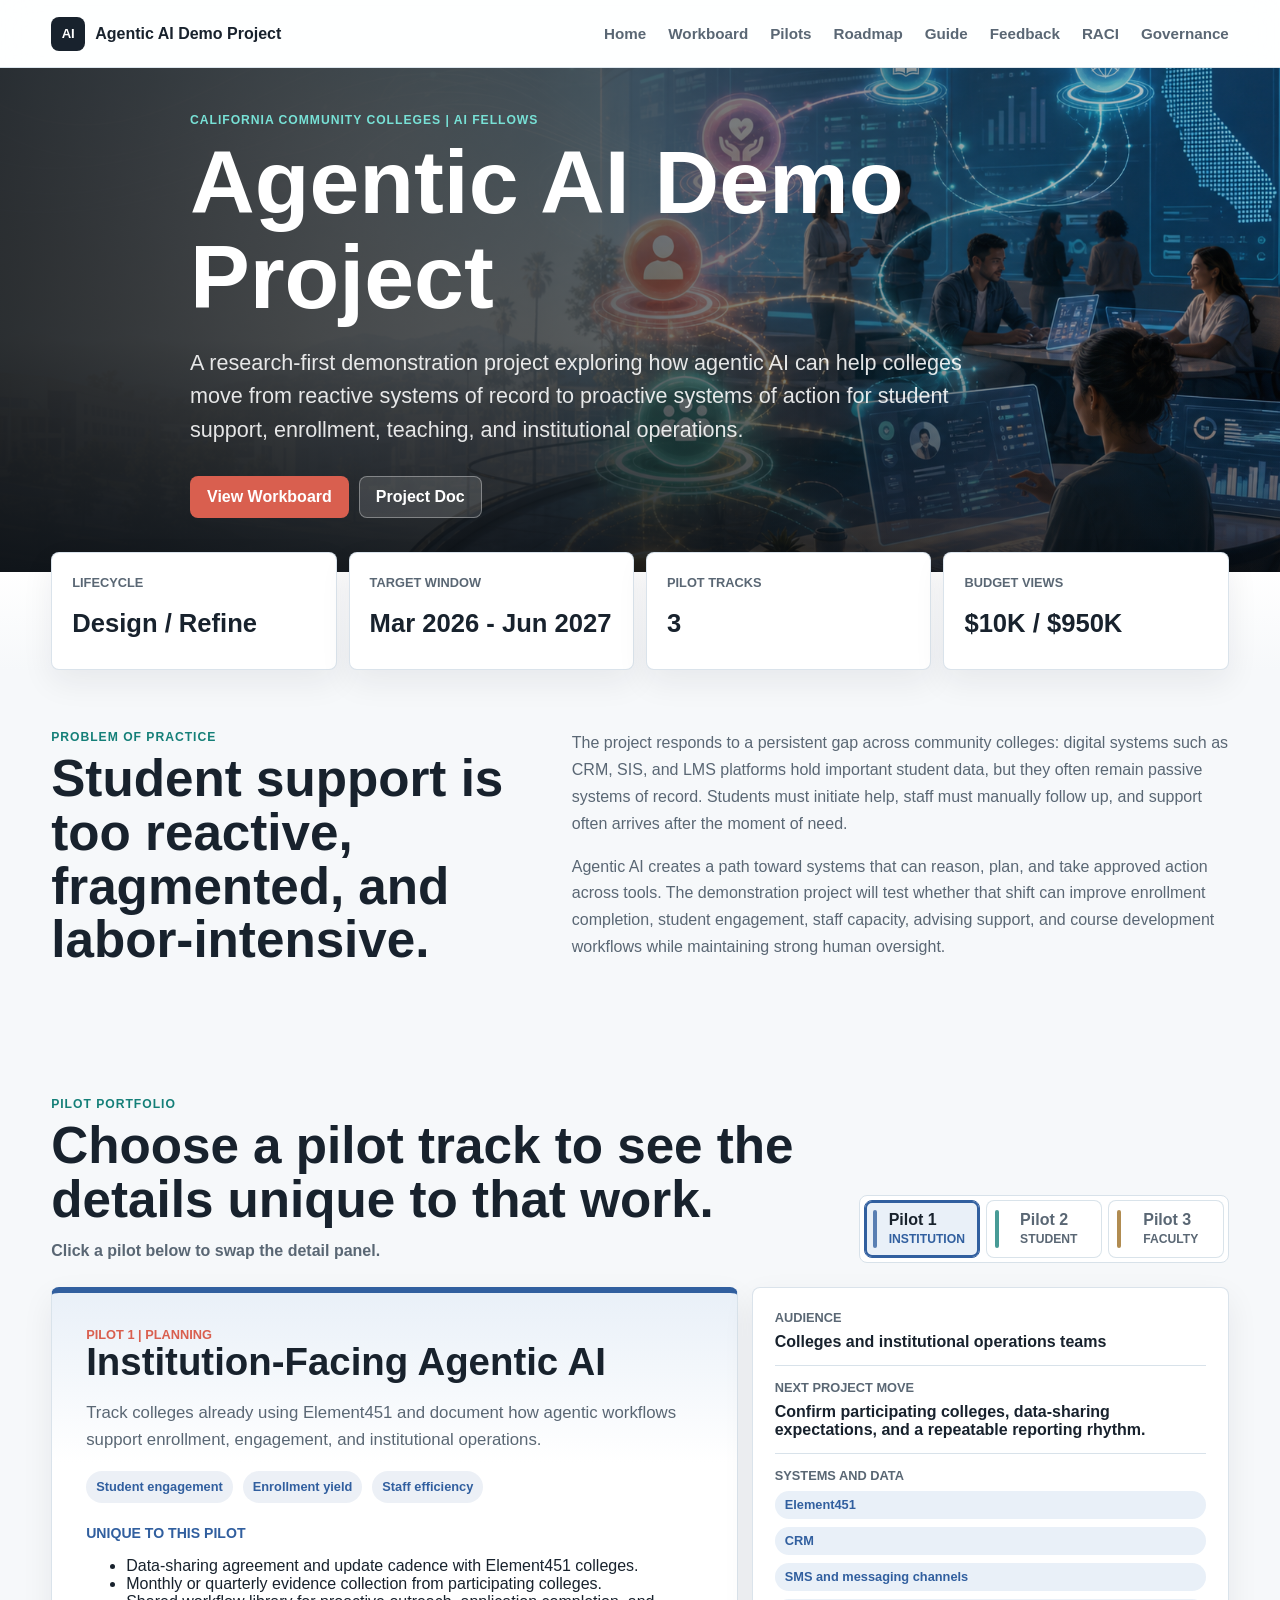
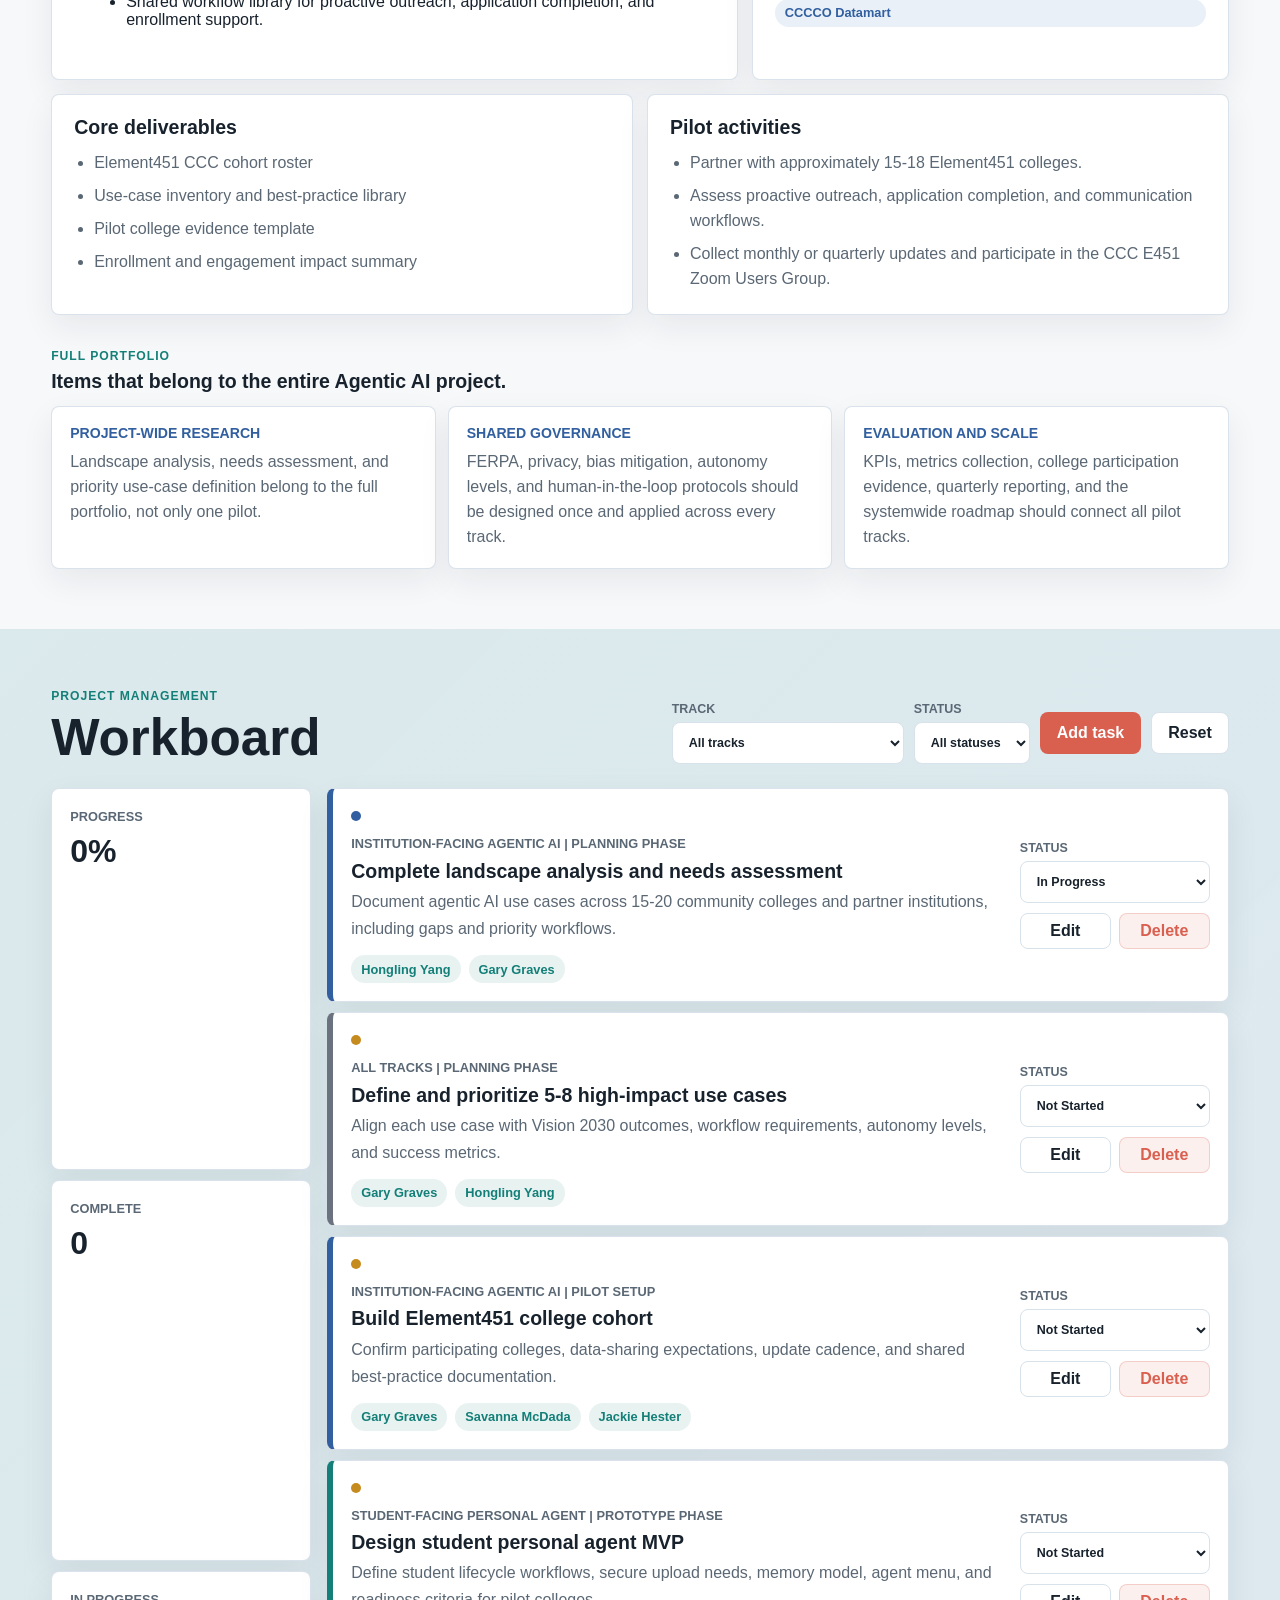
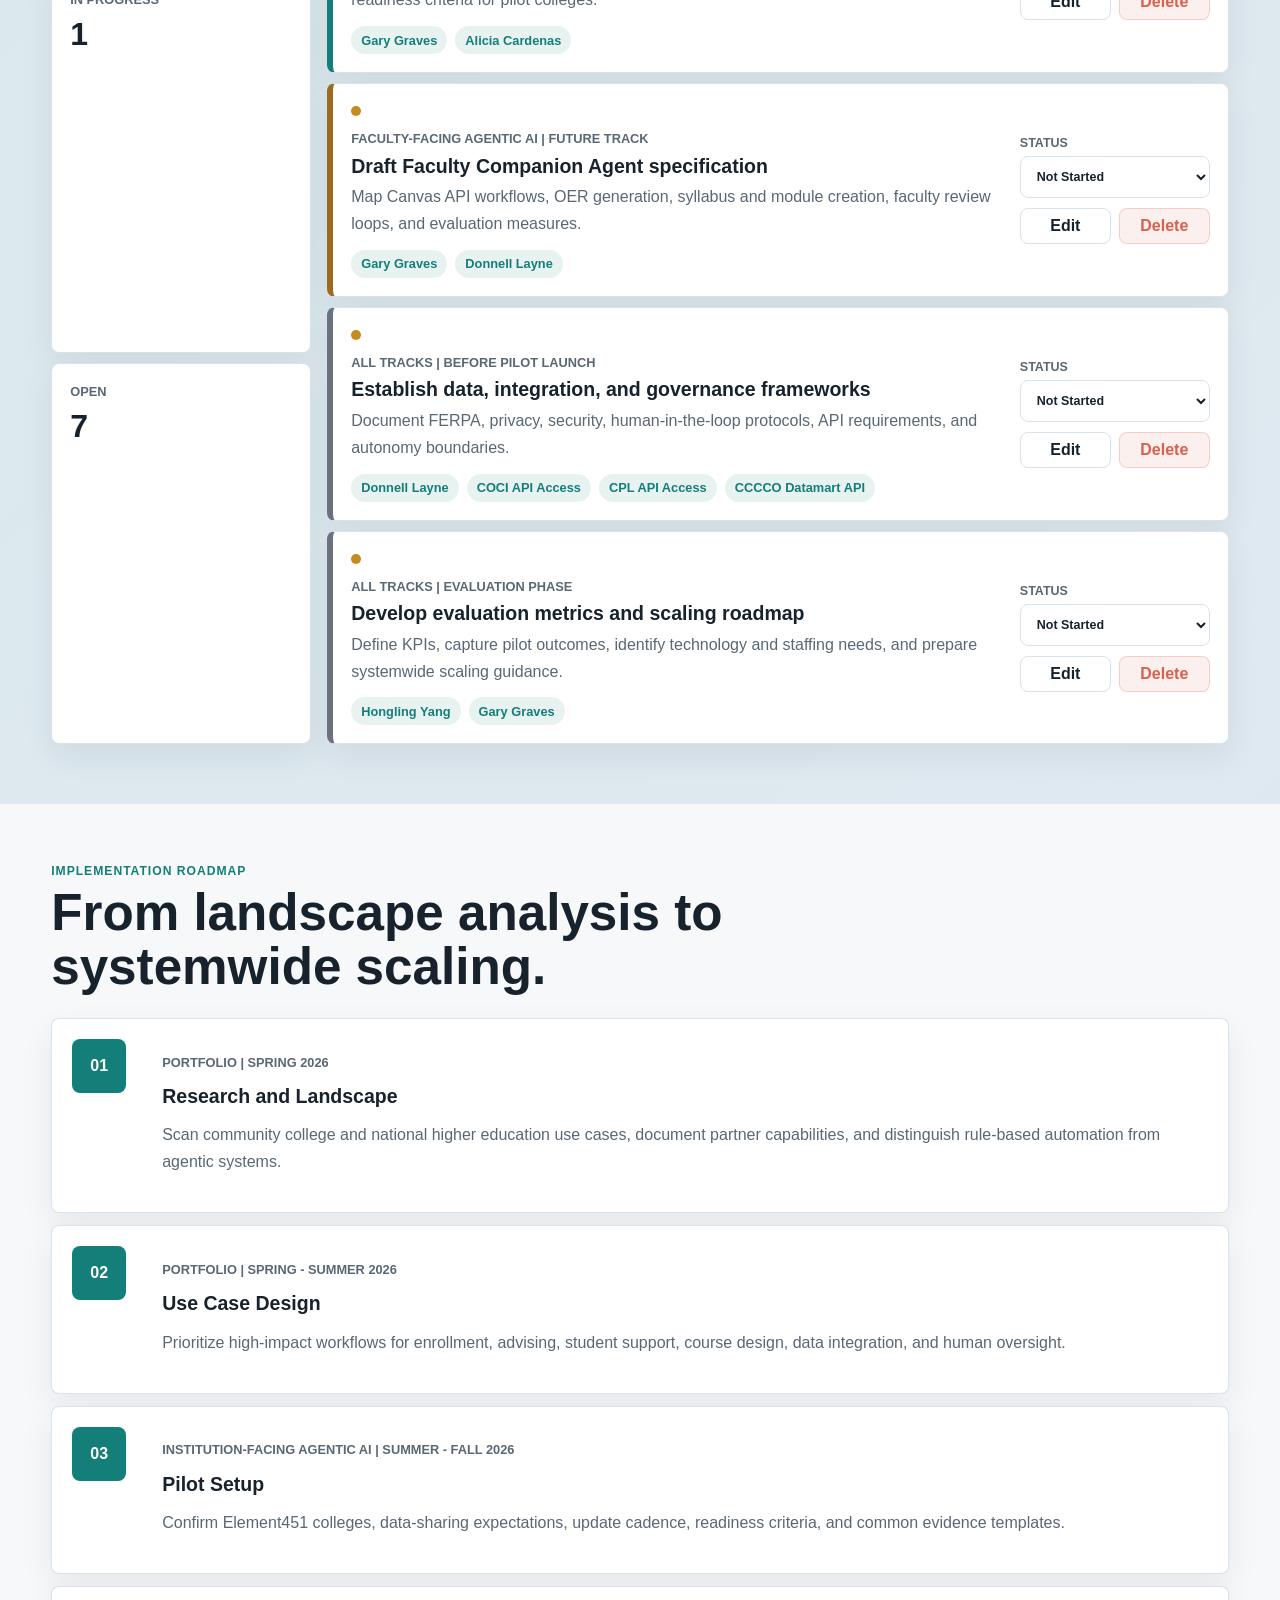
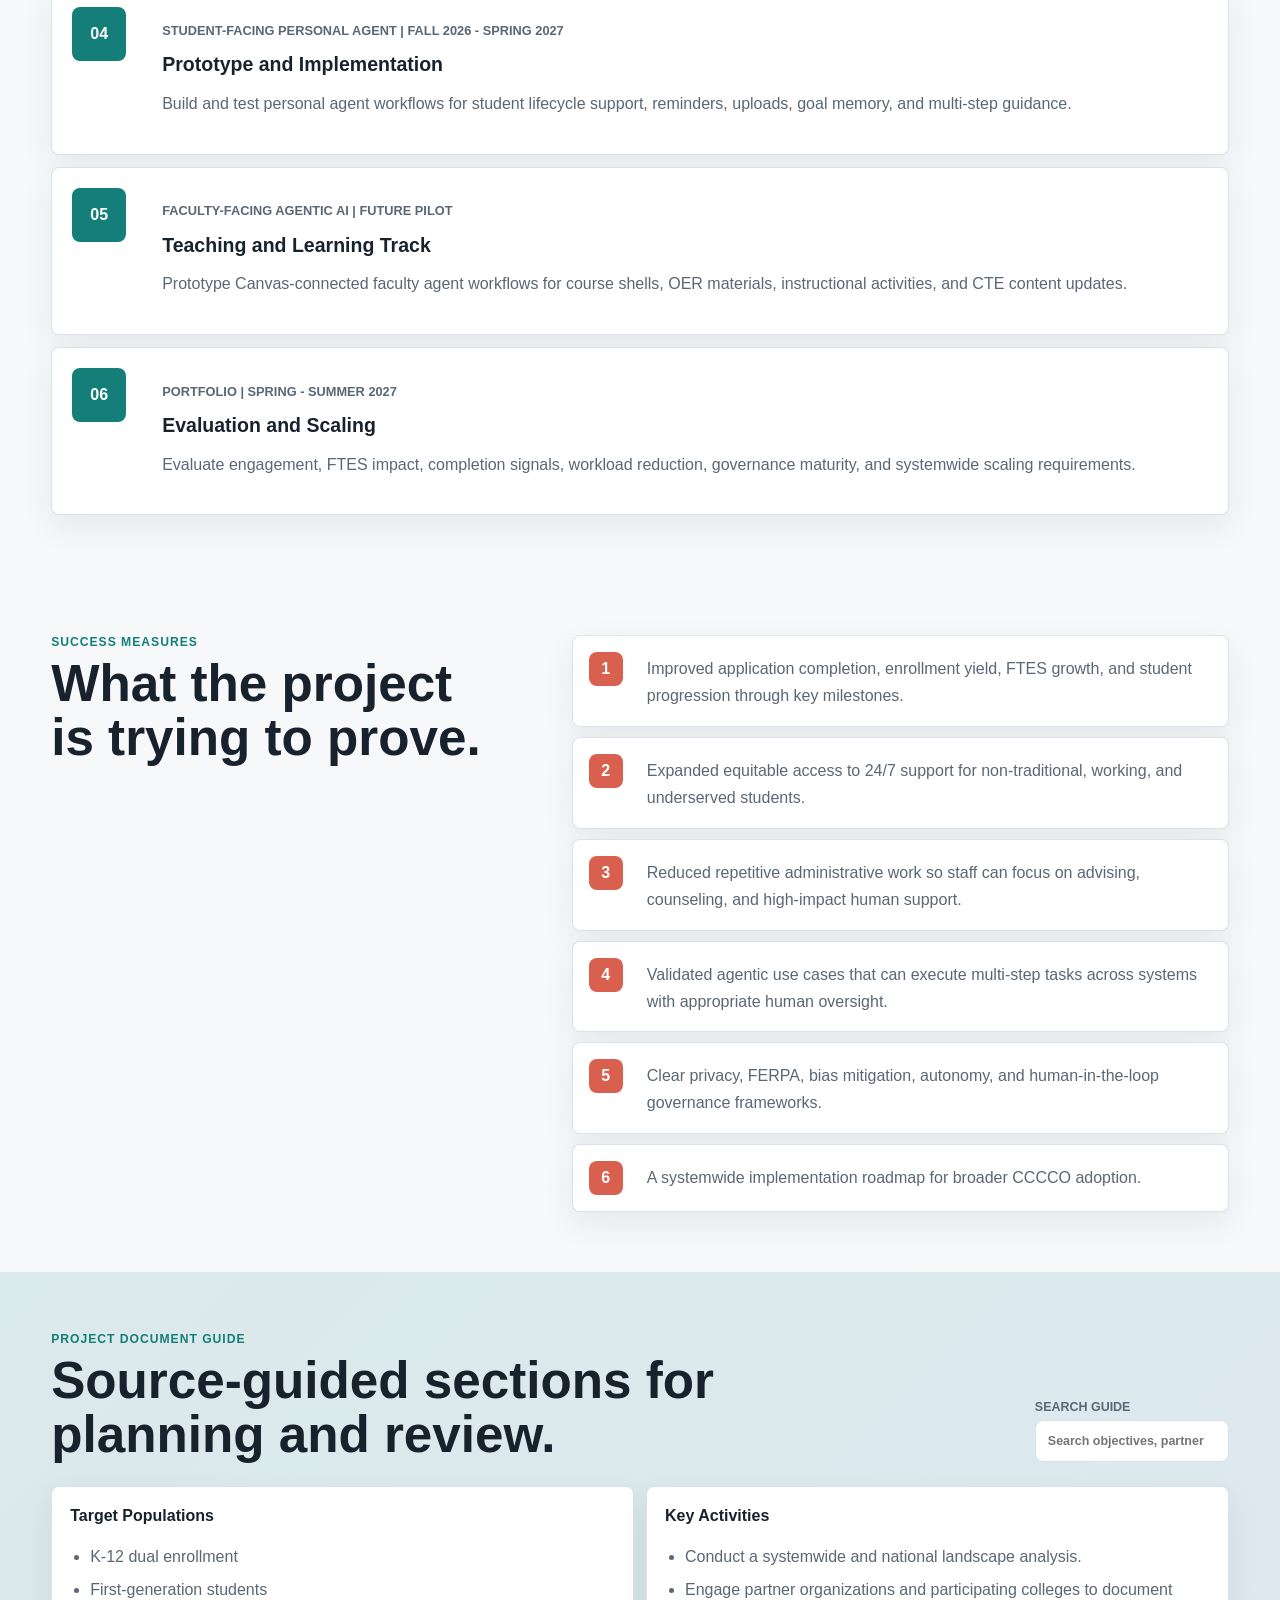
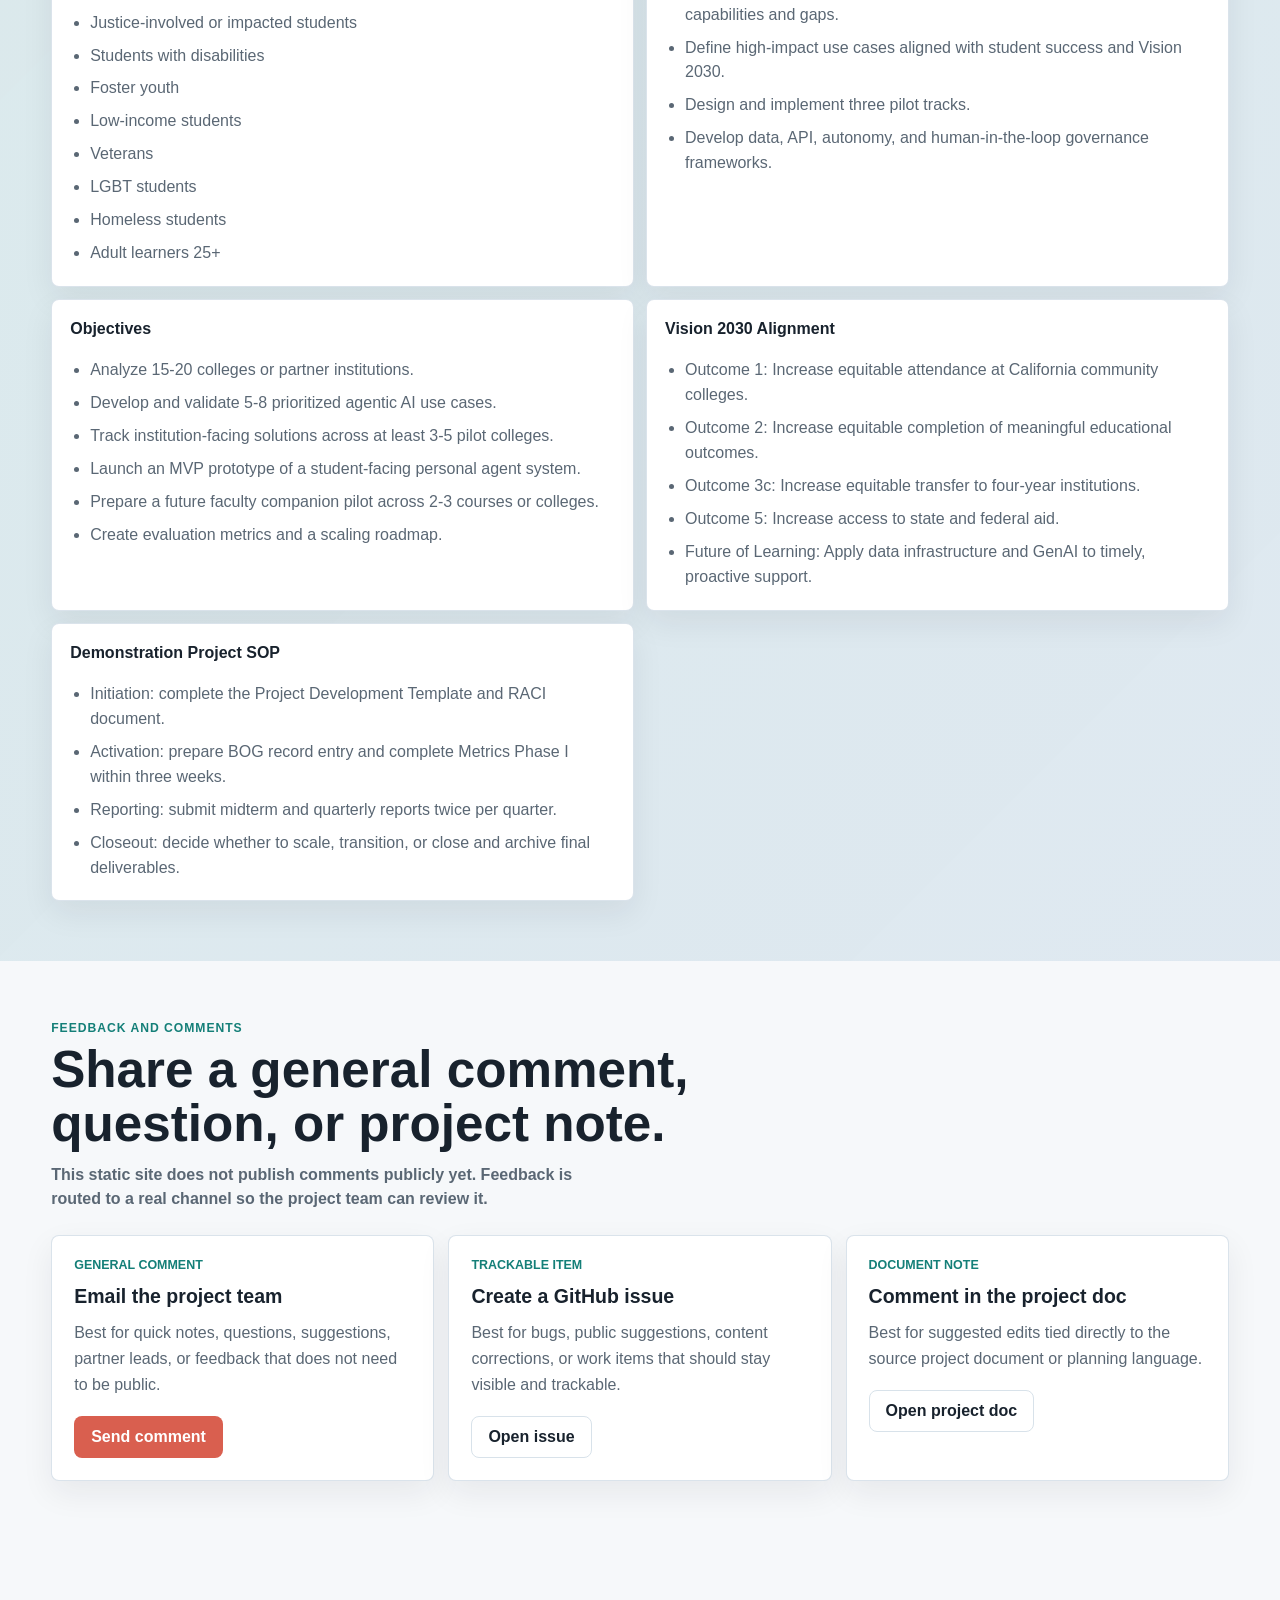
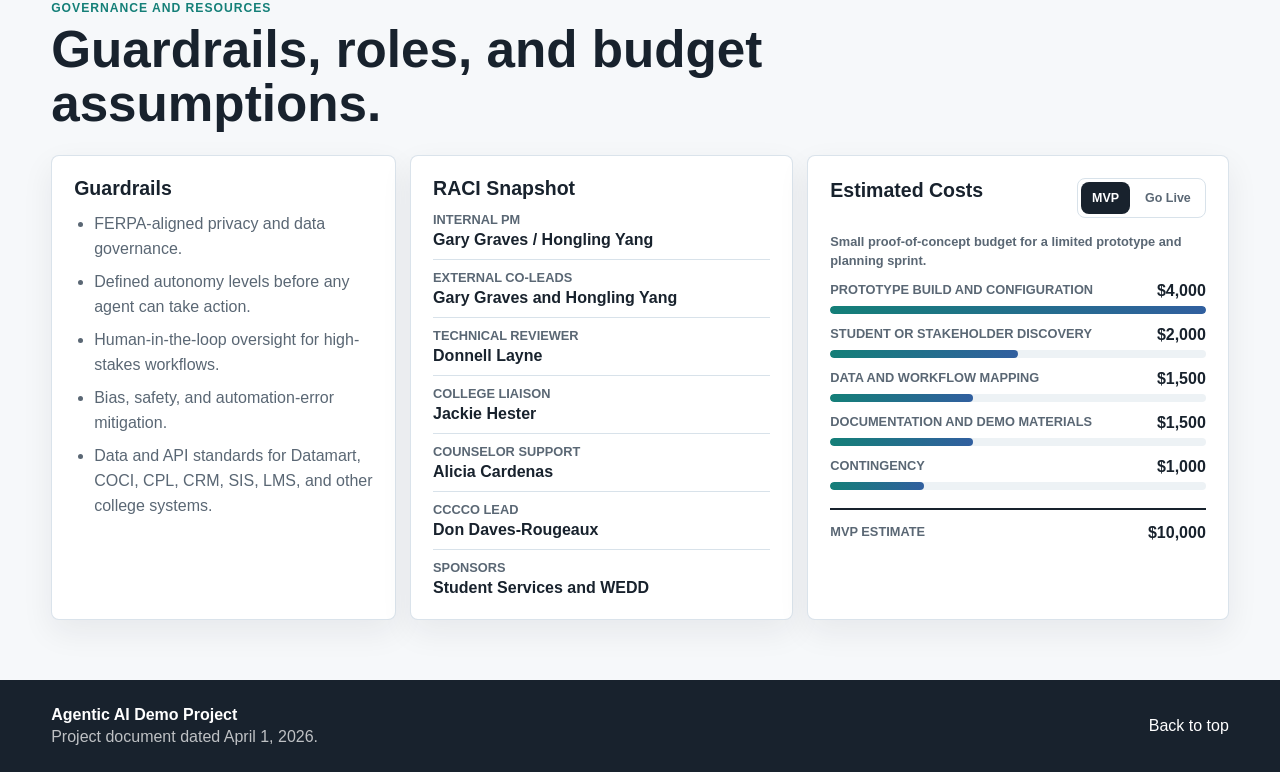
==== commit d7ae7c4f: "Fix site navigation" ====
--- a/index.html
+++ b/index.html
@@ -8,7 +8,7 @@
       name="description"
       content="Project management website for the CCCCO Agentic AI Demonstration Project."
     />
-    <link rel="stylesheet" href="assets/styles.css?v=20260519-feedback" />
+    <link rel="stylesheet" href="assets/styles.css?v=20260520-nav" />
   </head>
   <body>
     <header class="site-header" id="top">
@@ -16,8 +16,10 @@
         <span class="brand-mark" aria-hidden="true">AI</span>
         <span>Agentic AI Demo Project</span>
       </a>
-      <nav aria-label="Primary navigation">
+      <button class="menu-toggle" type="button" aria-controls="primaryNav" aria-expanded="false">Menu</button>
+      <nav class="site-nav" id="primaryNav" aria-label="Primary navigation">
         <a href="#top" data-home-link>Home</a>
+        <a href="#workboard">Workboard</a>
         <a href="#pilots">Pilots</a>
         <a href="#roadmap">Roadmap</a>
         <a href="#guide">Guide</a>
@@ -331,6 +333,7 @@
       </form>
     </dialog>
 
-    <script src="assets/app.js?v=20260519-feedback"></script>
+    <script src="assets/nav.js?v=20260520-nav"></script>
+    <script src="assets/app.js?v=20260520-nav"></script>
   </body>
 </html>
--- a/assets/styles.css
+++ b/assets/styles.css
@@ -93,7 +93,7 @@
   font-size: 0.82rem;
 }
 
-nav {
+.site-nav {
   display: flex;
   align-items: center;
   gap: clamp(10px, 2vw, 22px);
@@ -102,8 +102,19 @@
   font-weight: 800;
 }
 
-nav a:hover {
+.site-nav a:hover {
   color: var(--ink);
+}
+
+.menu-toggle {
+  display: none;
+  min-height: 40px;
+  border: 1px solid var(--line);
+  border-radius: 8px;
+  padding: 0 14px;
+  color: var(--ink);
+  background: #fff;
+  font-weight: 900;
 }
 
 .hero {
@@ -1400,17 +1411,54 @@
 }
 
 @media (max-width: 980px) {
-  .site-header,
   .section-heading,
   .site-footer {
     align-items: flex-start;
     flex-direction: column;
   }
 
-  nav {
+  .site-header {
+    flex-wrap: wrap;
+  }
+
+  .menu-toggle {
+    display: inline-flex;
+    align-items: center;
+    justify-content: center;
+    margin-left: auto;
+  }
+
+  .site-nav {
     width: 100%;
-    overflow-x: auto;
-    padding-bottom: 4px;
+    display: grid;
+    grid-template-columns: repeat(4, minmax(0, 1fr));
+    gap: 8px;
+    max-height: 0;
+    overflow: hidden;
+    padding: 0;
+    visibility: hidden;
+    pointer-events: none;
+    transition:
+      max-height 180ms ease,
+      padding 180ms ease,
+      visibility 180ms ease;
+  }
+
+  .nav-open .site-nav {
+    max-height: 360px;
+    padding-top: 10px;
+    visibility: visible;
+    pointer-events: auto;
+  }
+
+  .site-nav a {
+    min-height: 42px;
+    display: flex;
+    align-items: center;
+    border: 1px solid var(--line);
+    border-radius: 8px;
+    padding: 0 12px;
+    background: #fff;
   }
 
   .summary-grid,
@@ -1439,6 +1487,10 @@
 }
 
 @media (max-width: 660px) {
+  .site-nav {
+    grid-template-columns: repeat(2, minmax(0, 1fr));
+  }
+
   .hero {
     min-height: 64svh;
   }
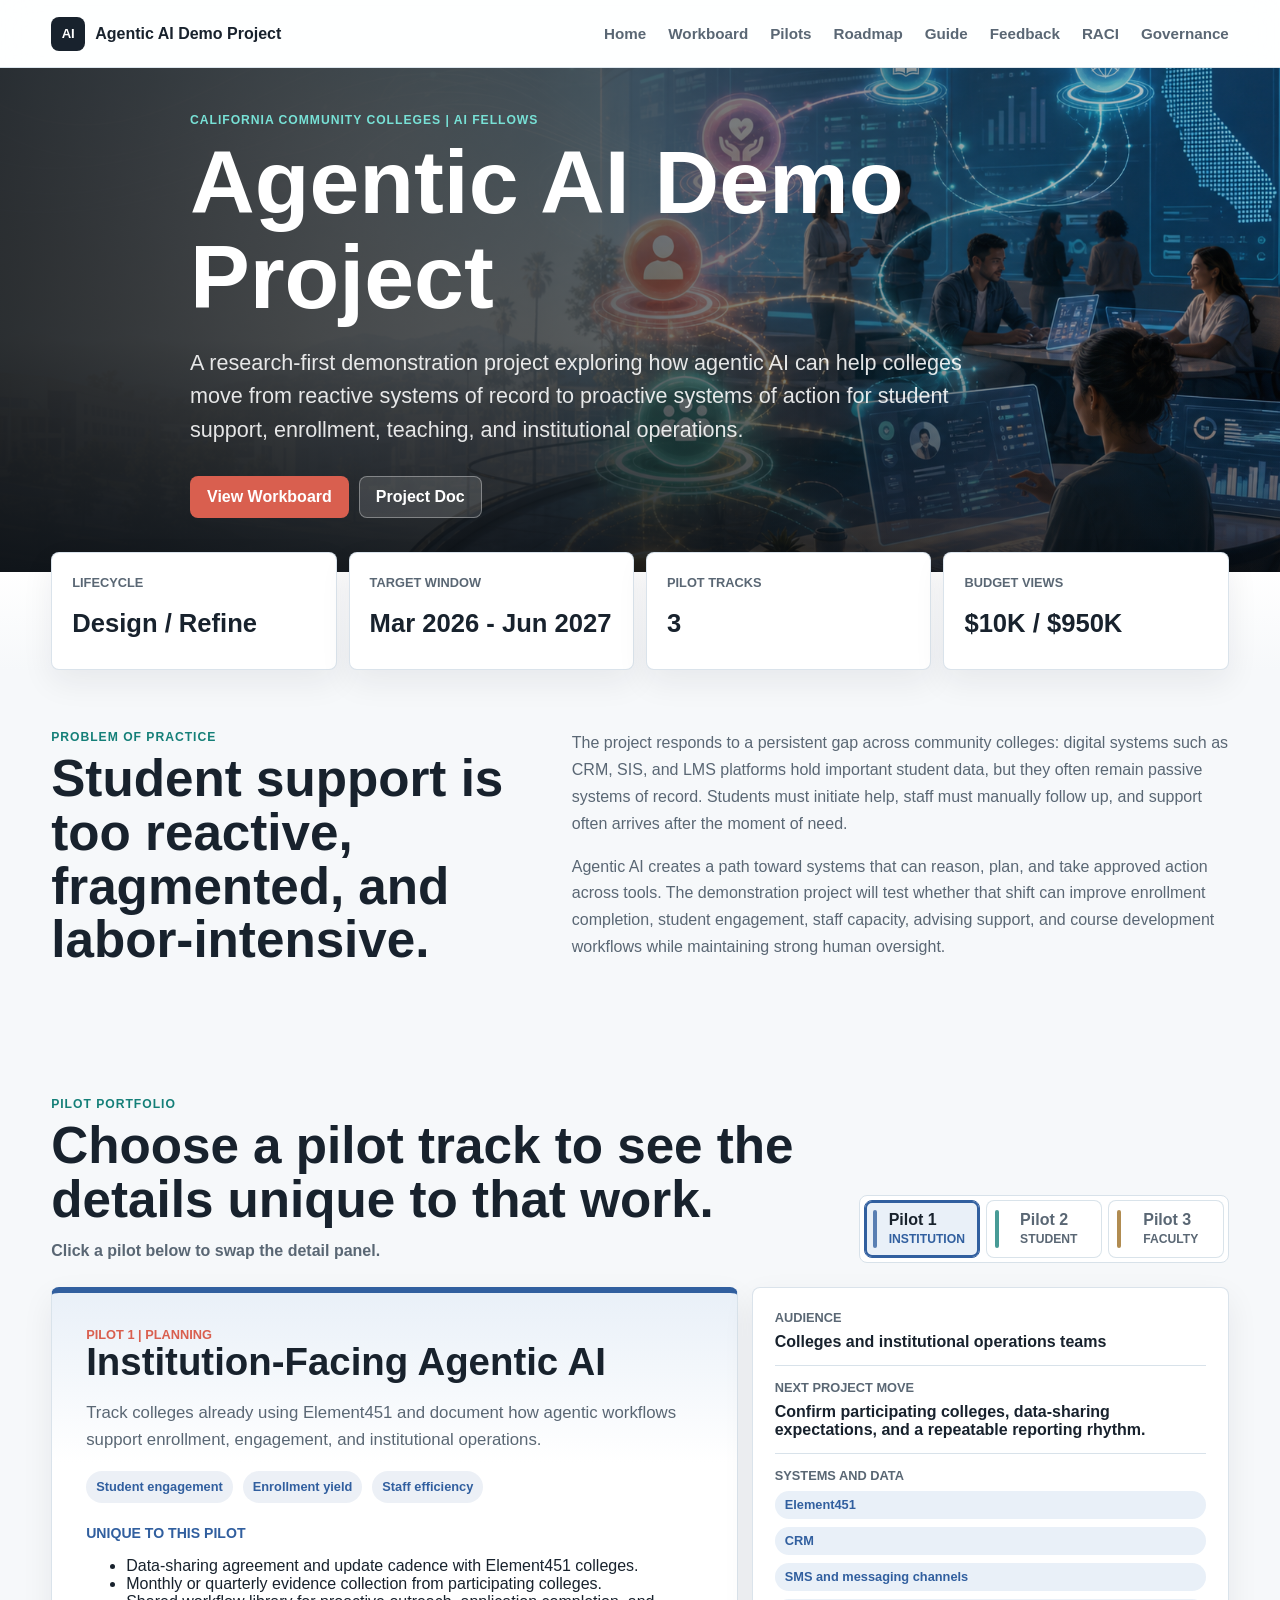
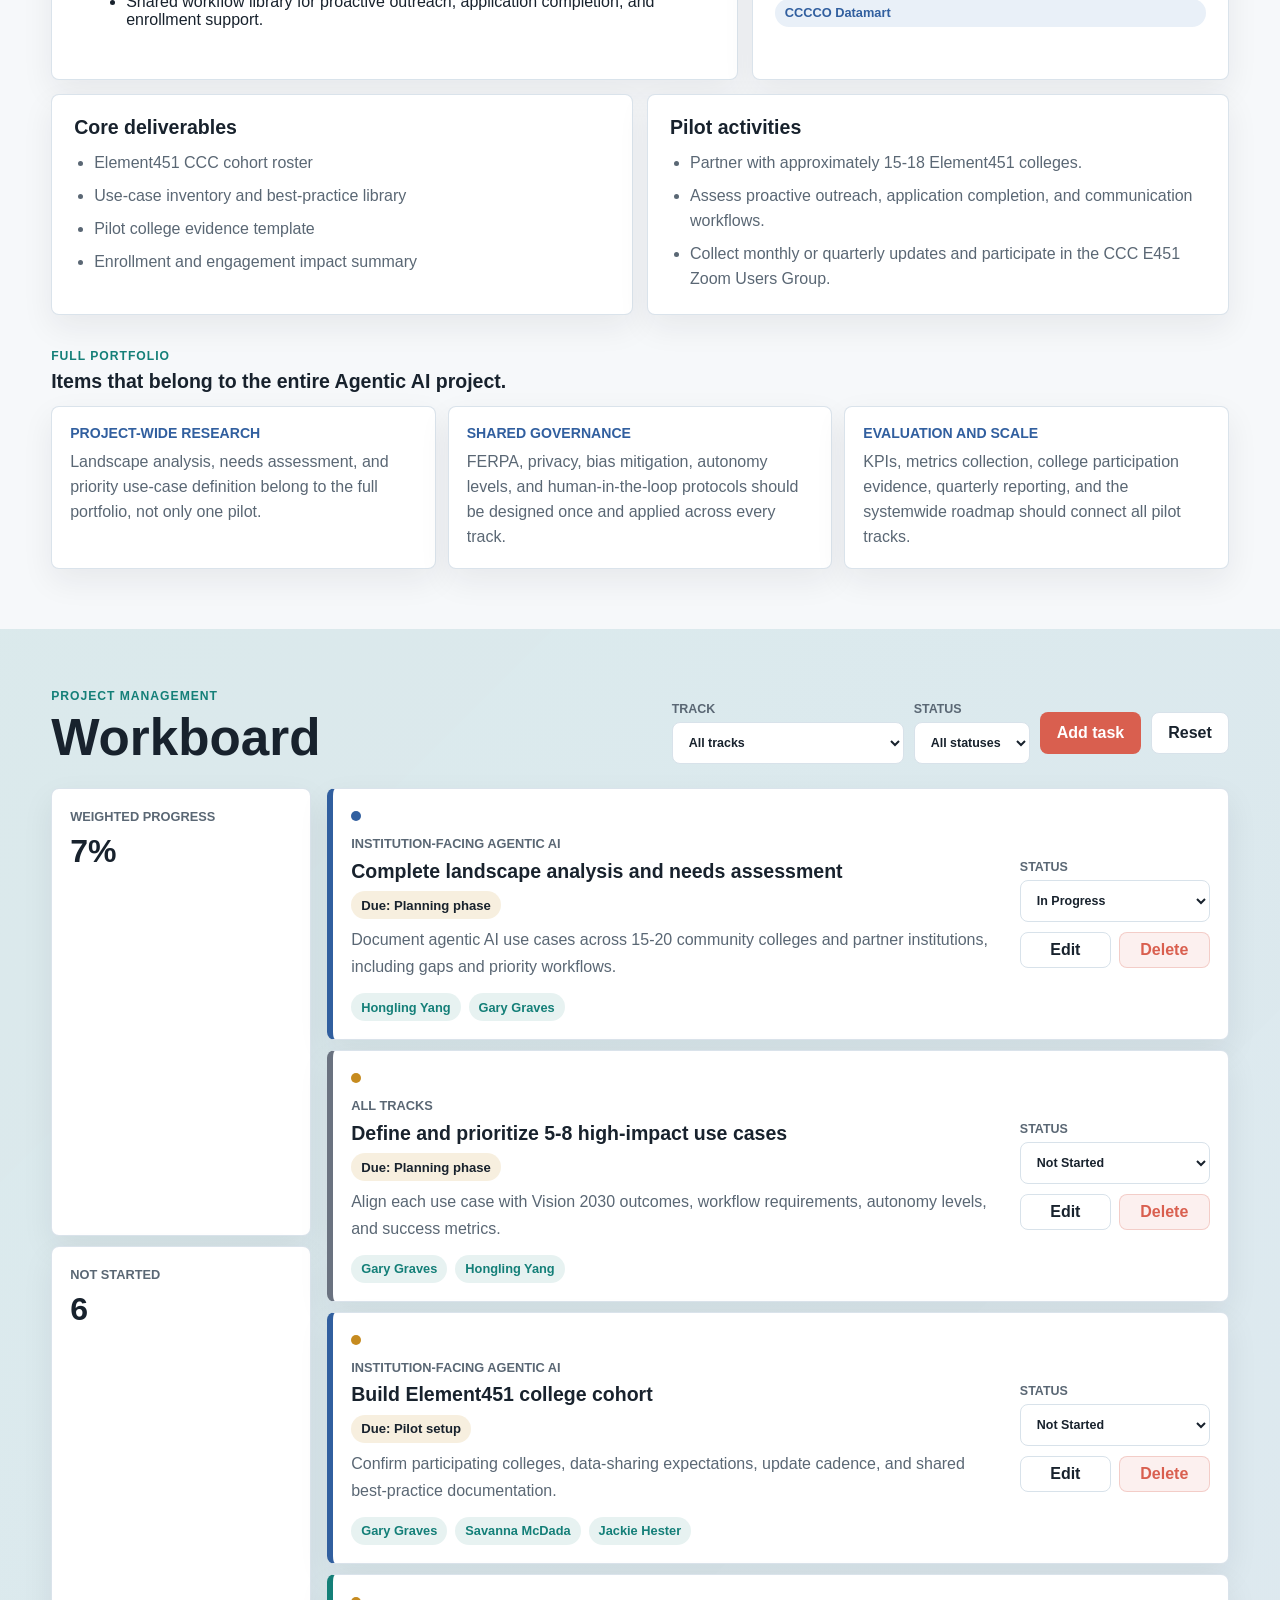
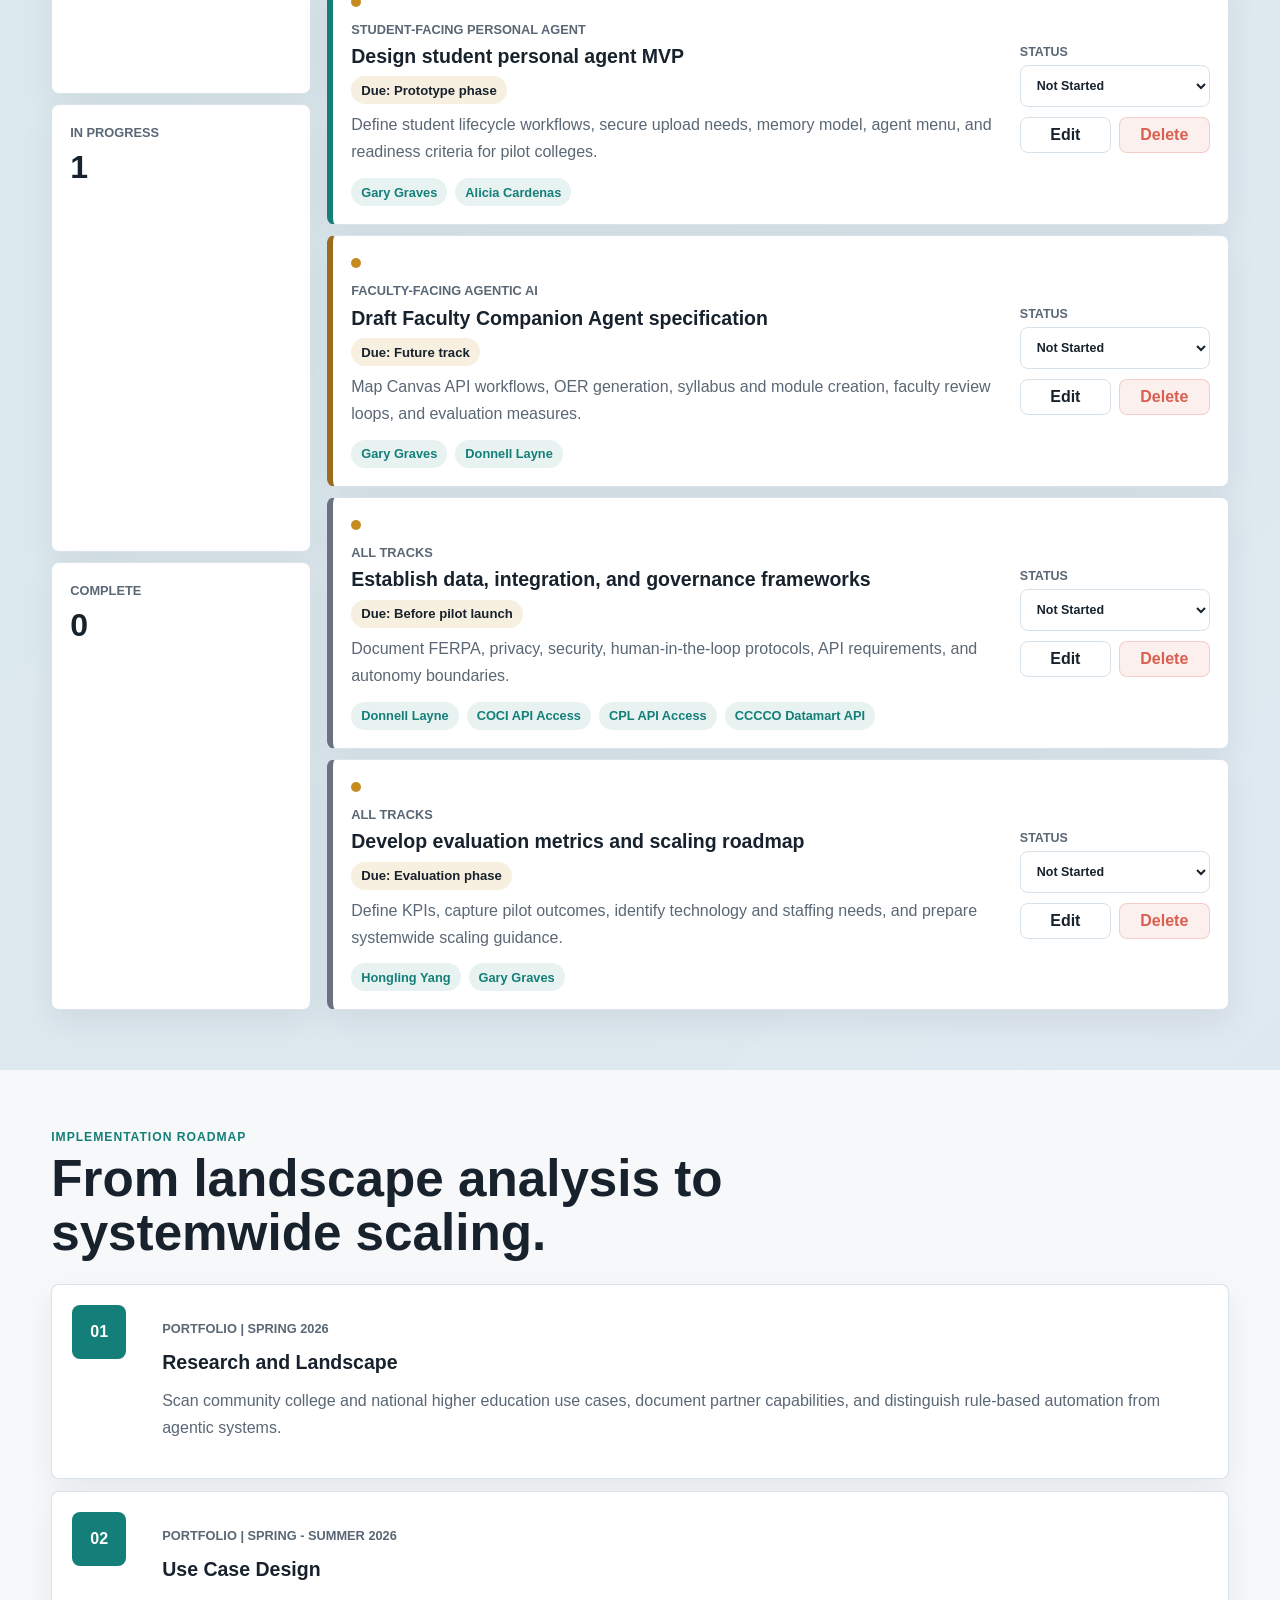
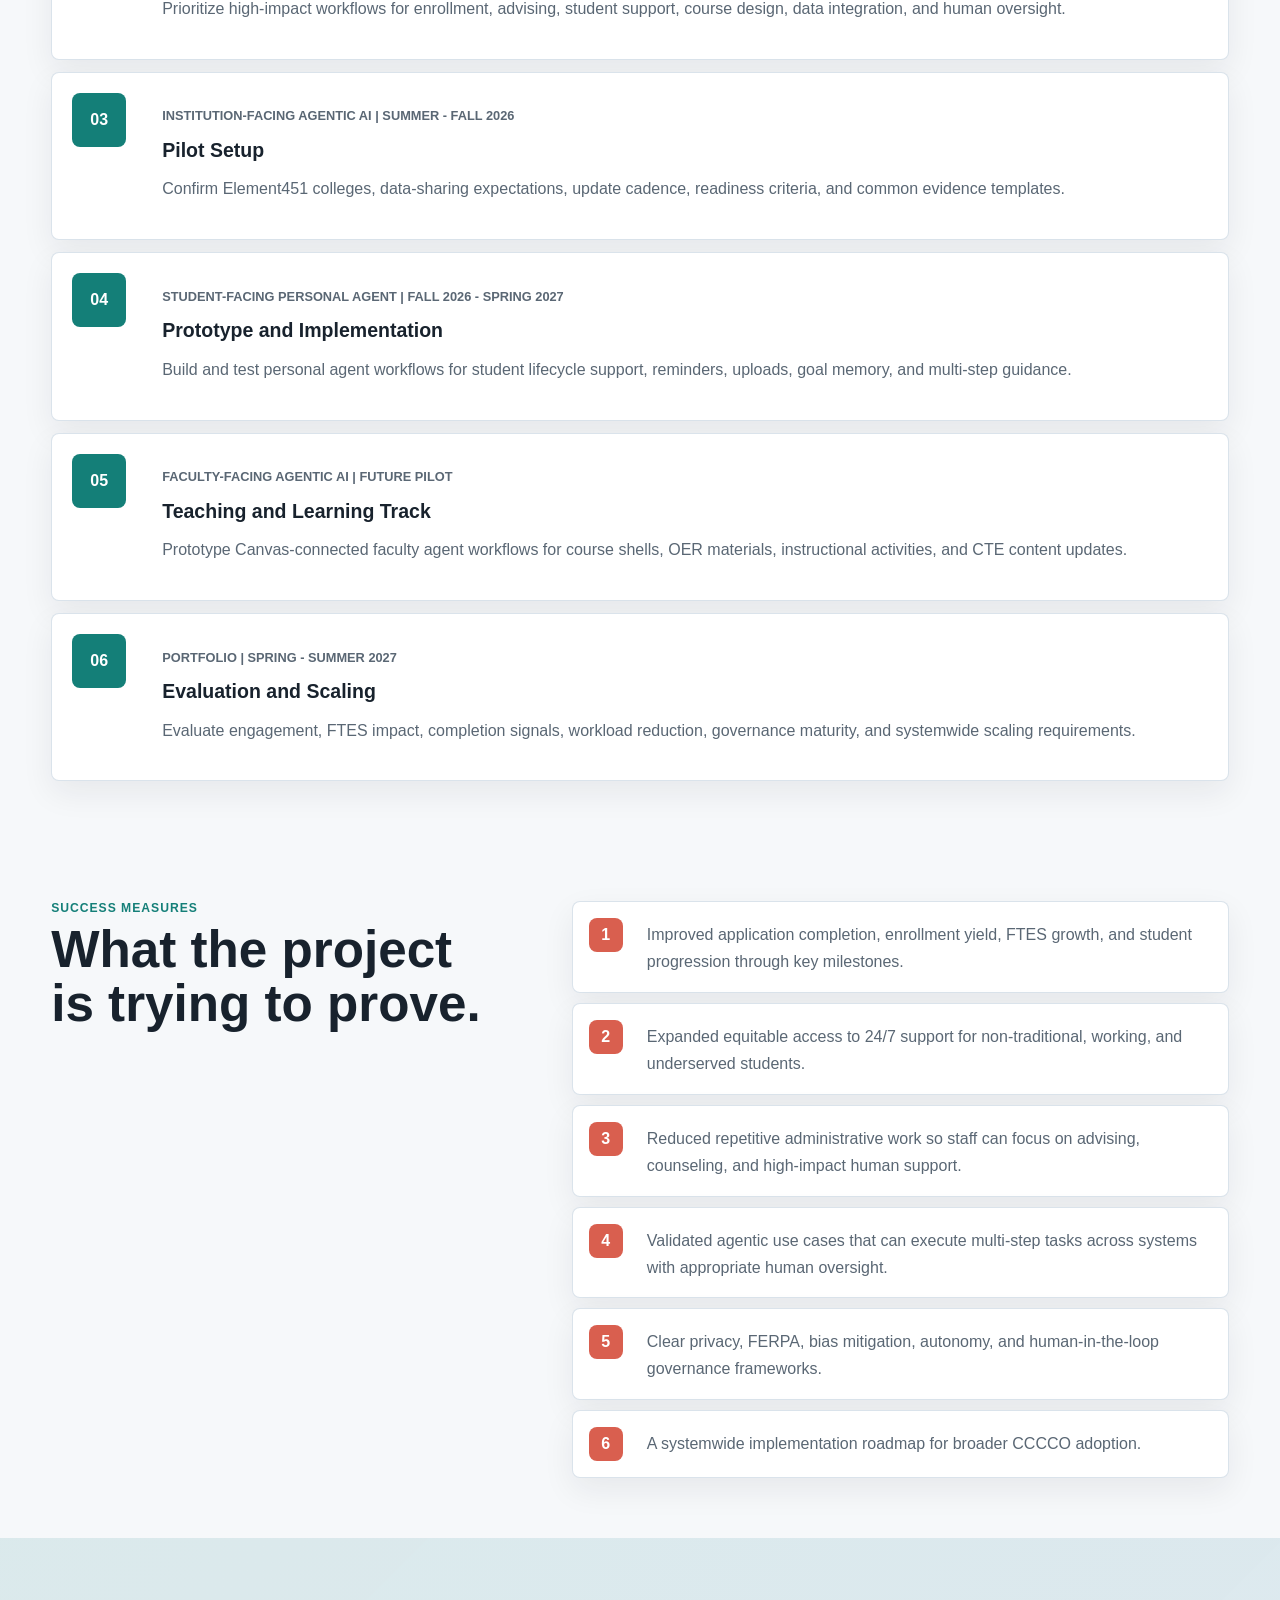
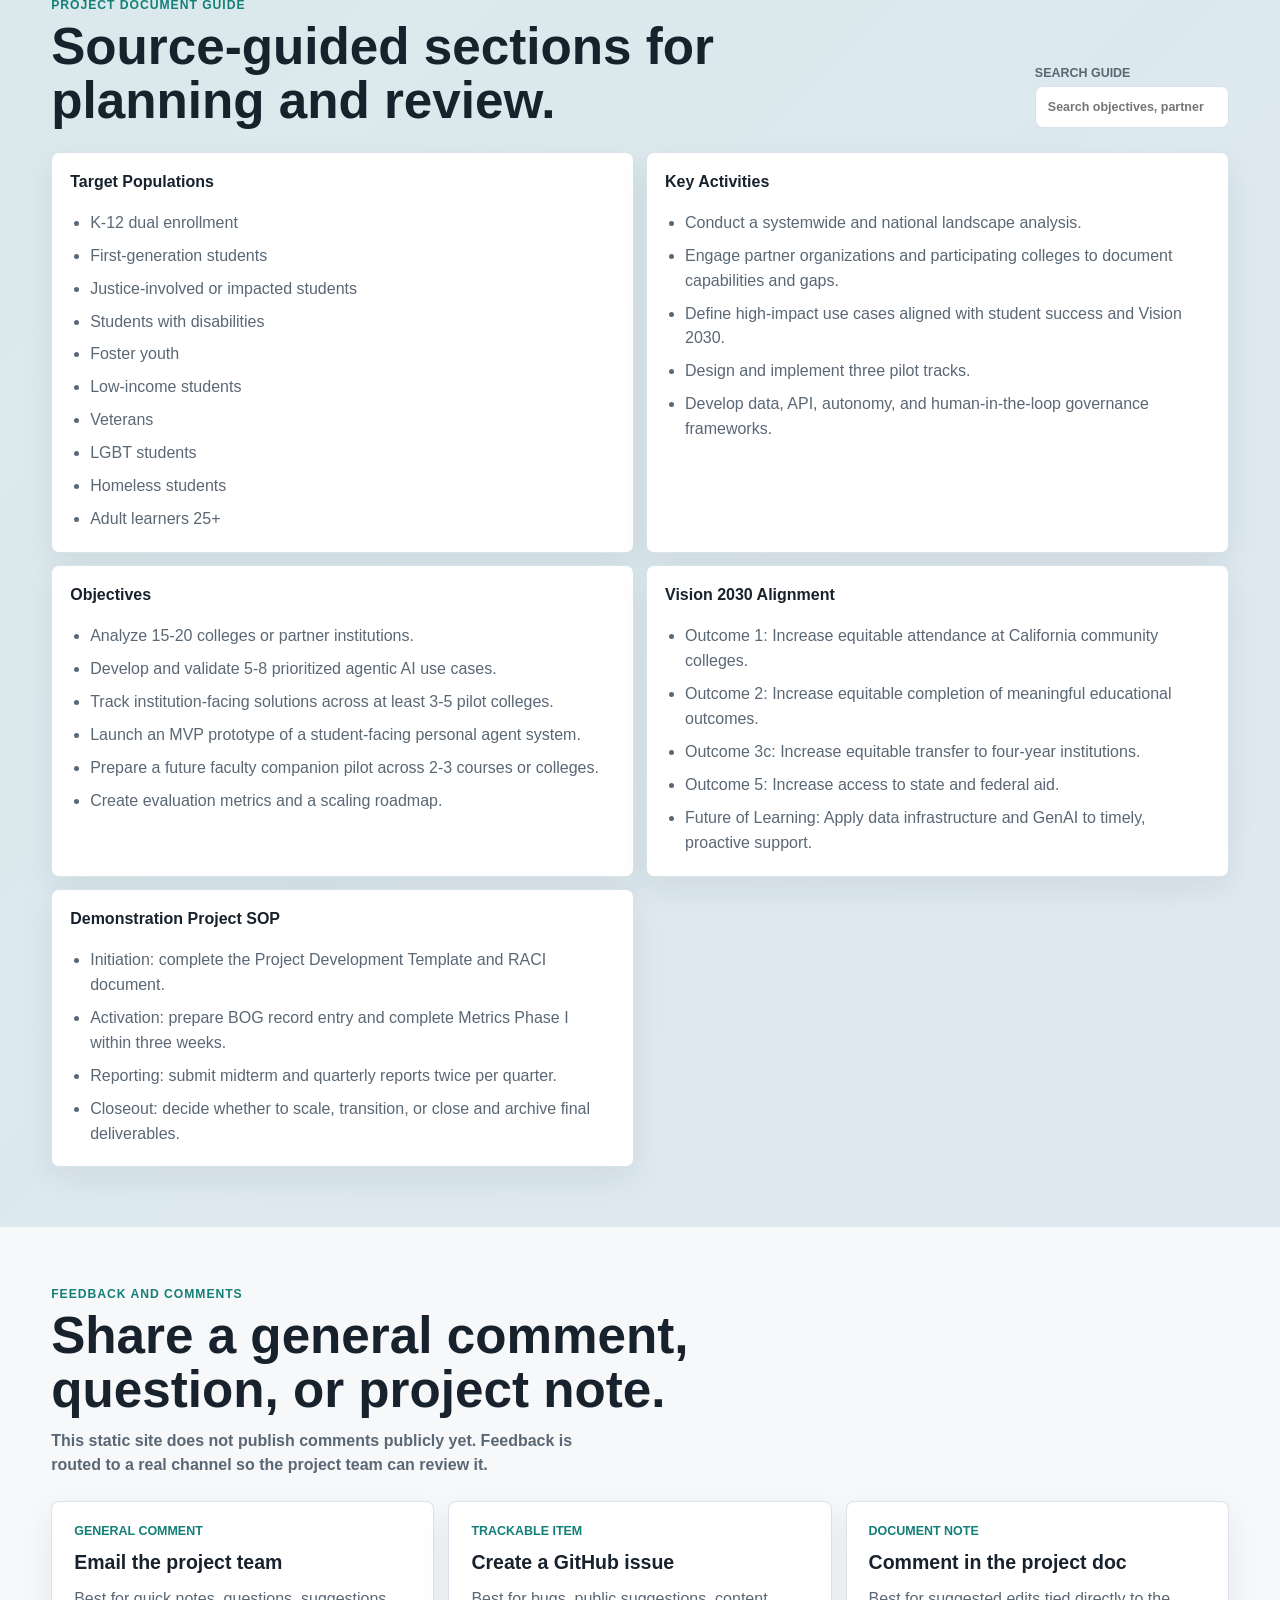
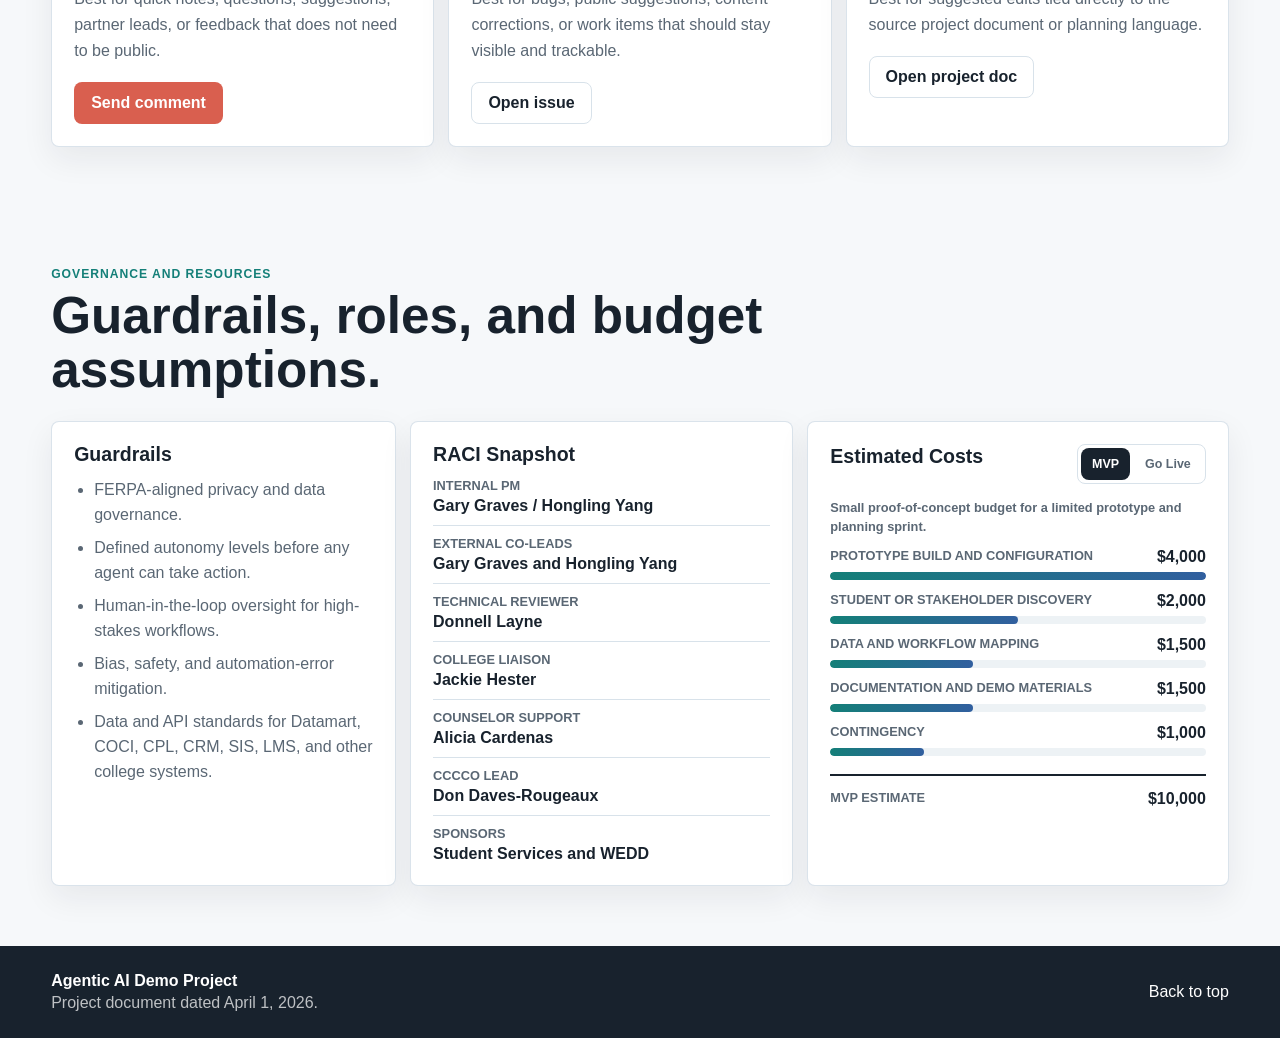
==== commit 4740158b: "Improve workboard and guide UX" ====
--- a/index.html
+++ b/index.html
@@ -8,7 +8,7 @@
       name="description"
       content="Project management website for the CCCCO Agentic AI Demonstration Project."
     />
-    <link rel="stylesheet" href="assets/styles.css?v=20260520-nav" />
+    <link rel="stylesheet" href="assets/styles.css?v=20260520-board-fixes" />
   </head>
   <body>
     <header class="site-header" id="top">
@@ -333,7 +333,7 @@
       </form>
     </dialog>
 
-    <script src="assets/nav.js?v=20260520-nav"></script>
-    <script src="assets/app.js?v=20260520-nav"></script>
+    <script src="assets/nav.js?v=20260520-board-fixes"></script>
+    <script src="assets/app.js?v=20260520-board-fixes"></script>
   </body>
 </html>
--- a/assets/styles.css
+++ b/assets/styles.css
@@ -739,6 +739,13 @@
   font-size: 2rem;
 }
 
+mark {
+  border-radius: 4px;
+  padding: 0 3px;
+  color: var(--ink);
+  background: rgba(198, 139, 31, 0.24);
+}
+
 .task-list {
   display: grid;
   gap: 10px;
@@ -775,6 +782,25 @@
 
 .task-item p {
   margin: 8px 0 0;
+}
+
+.task-meta {
+  display: flex;
+  flex-wrap: wrap;
+  gap: 8px;
+  margin-top: 10px;
+}
+
+.task-meta span {
+  display: inline-flex;
+  align-items: center;
+  min-height: 28px;
+  border-radius: 999px;
+  padding: 4px 10px;
+  color: var(--ink);
+  background: rgba(198, 139, 31, 0.14);
+  font-size: 0.82rem;
+  font-weight: 900;
 }
 
 .task-controls {
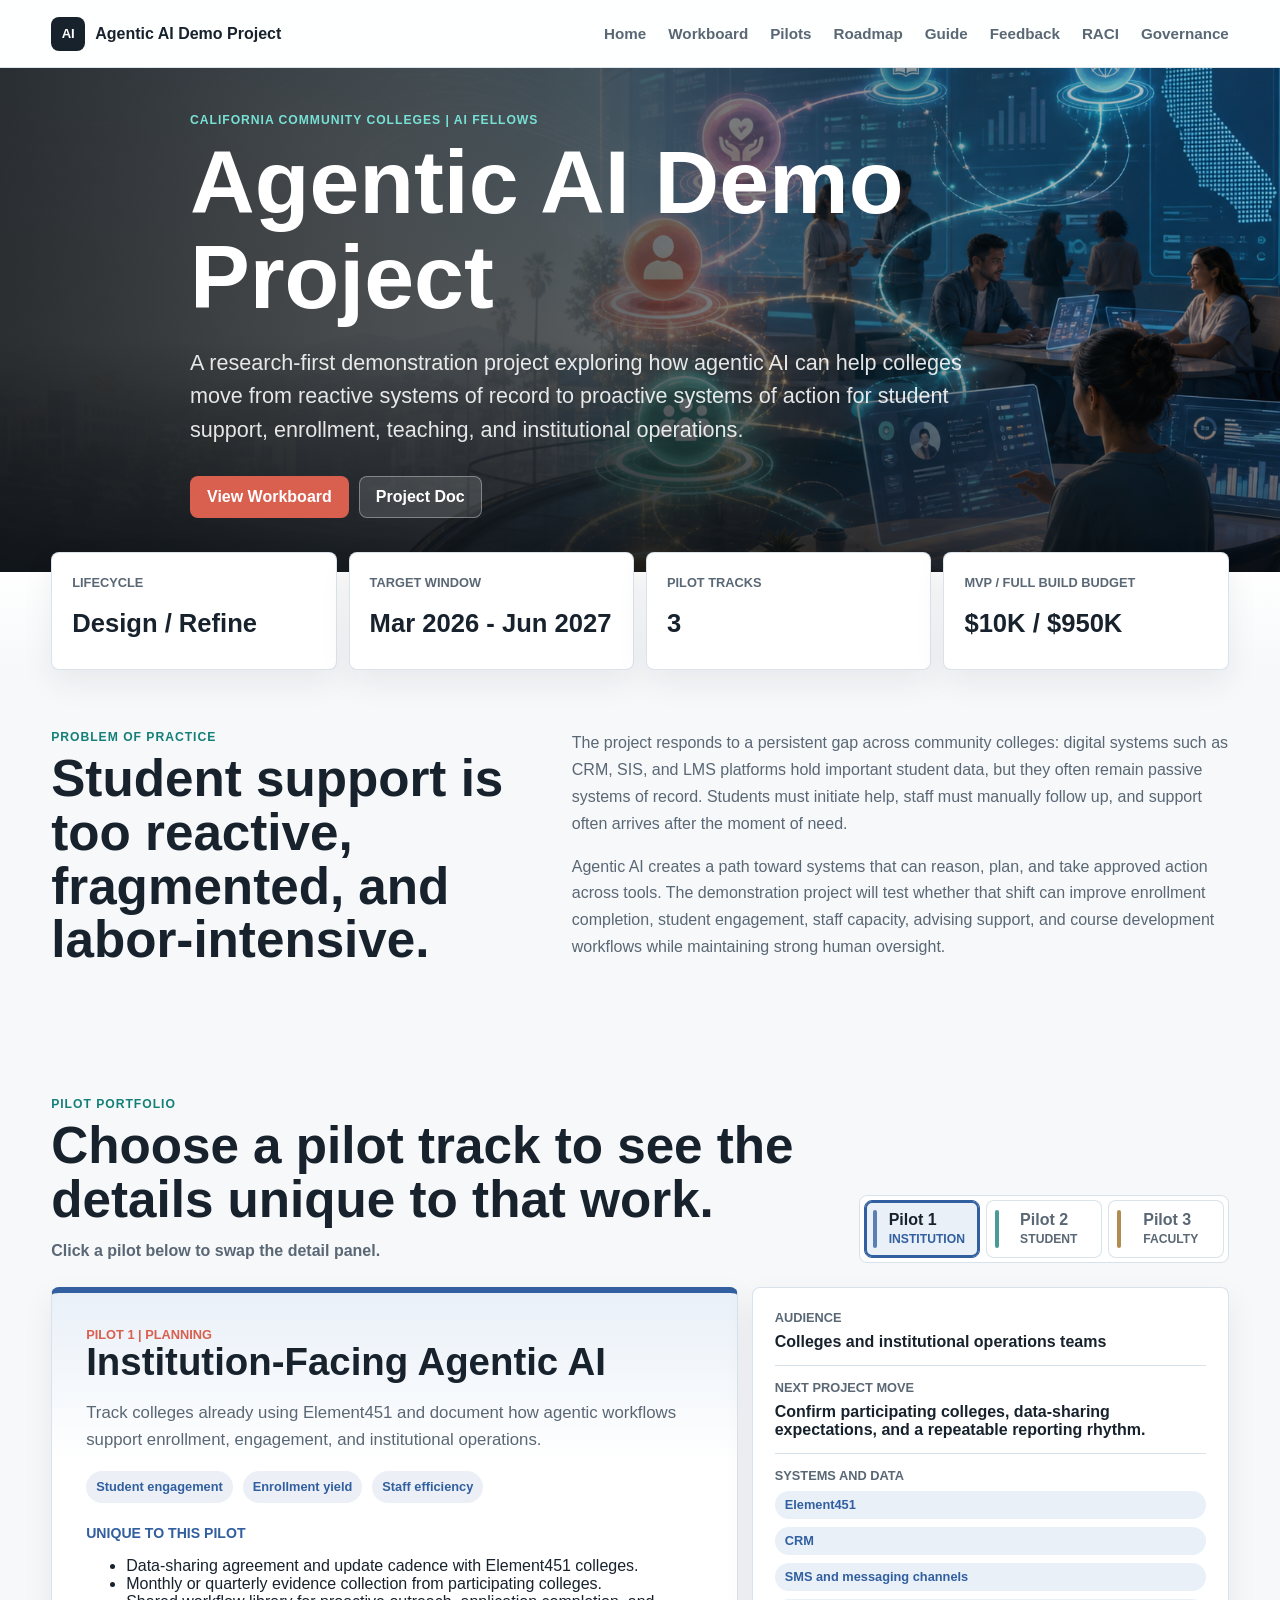
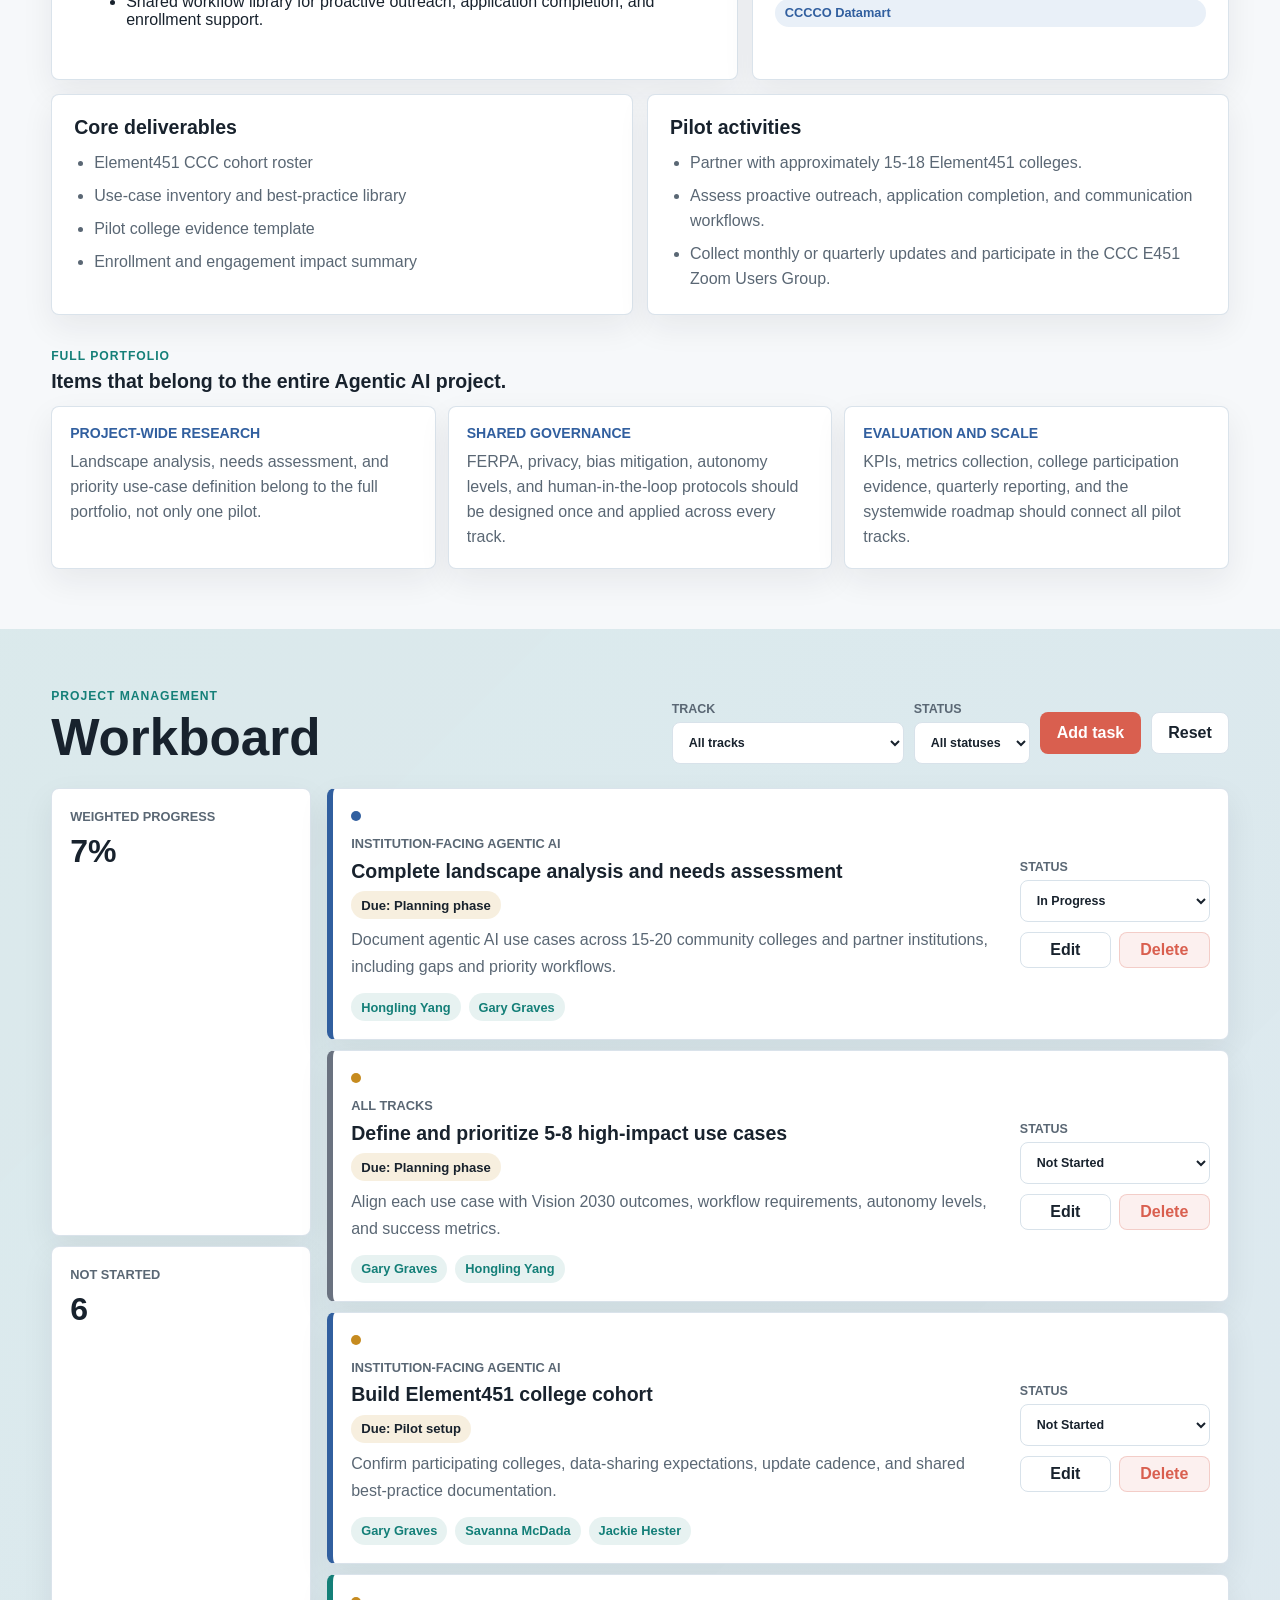
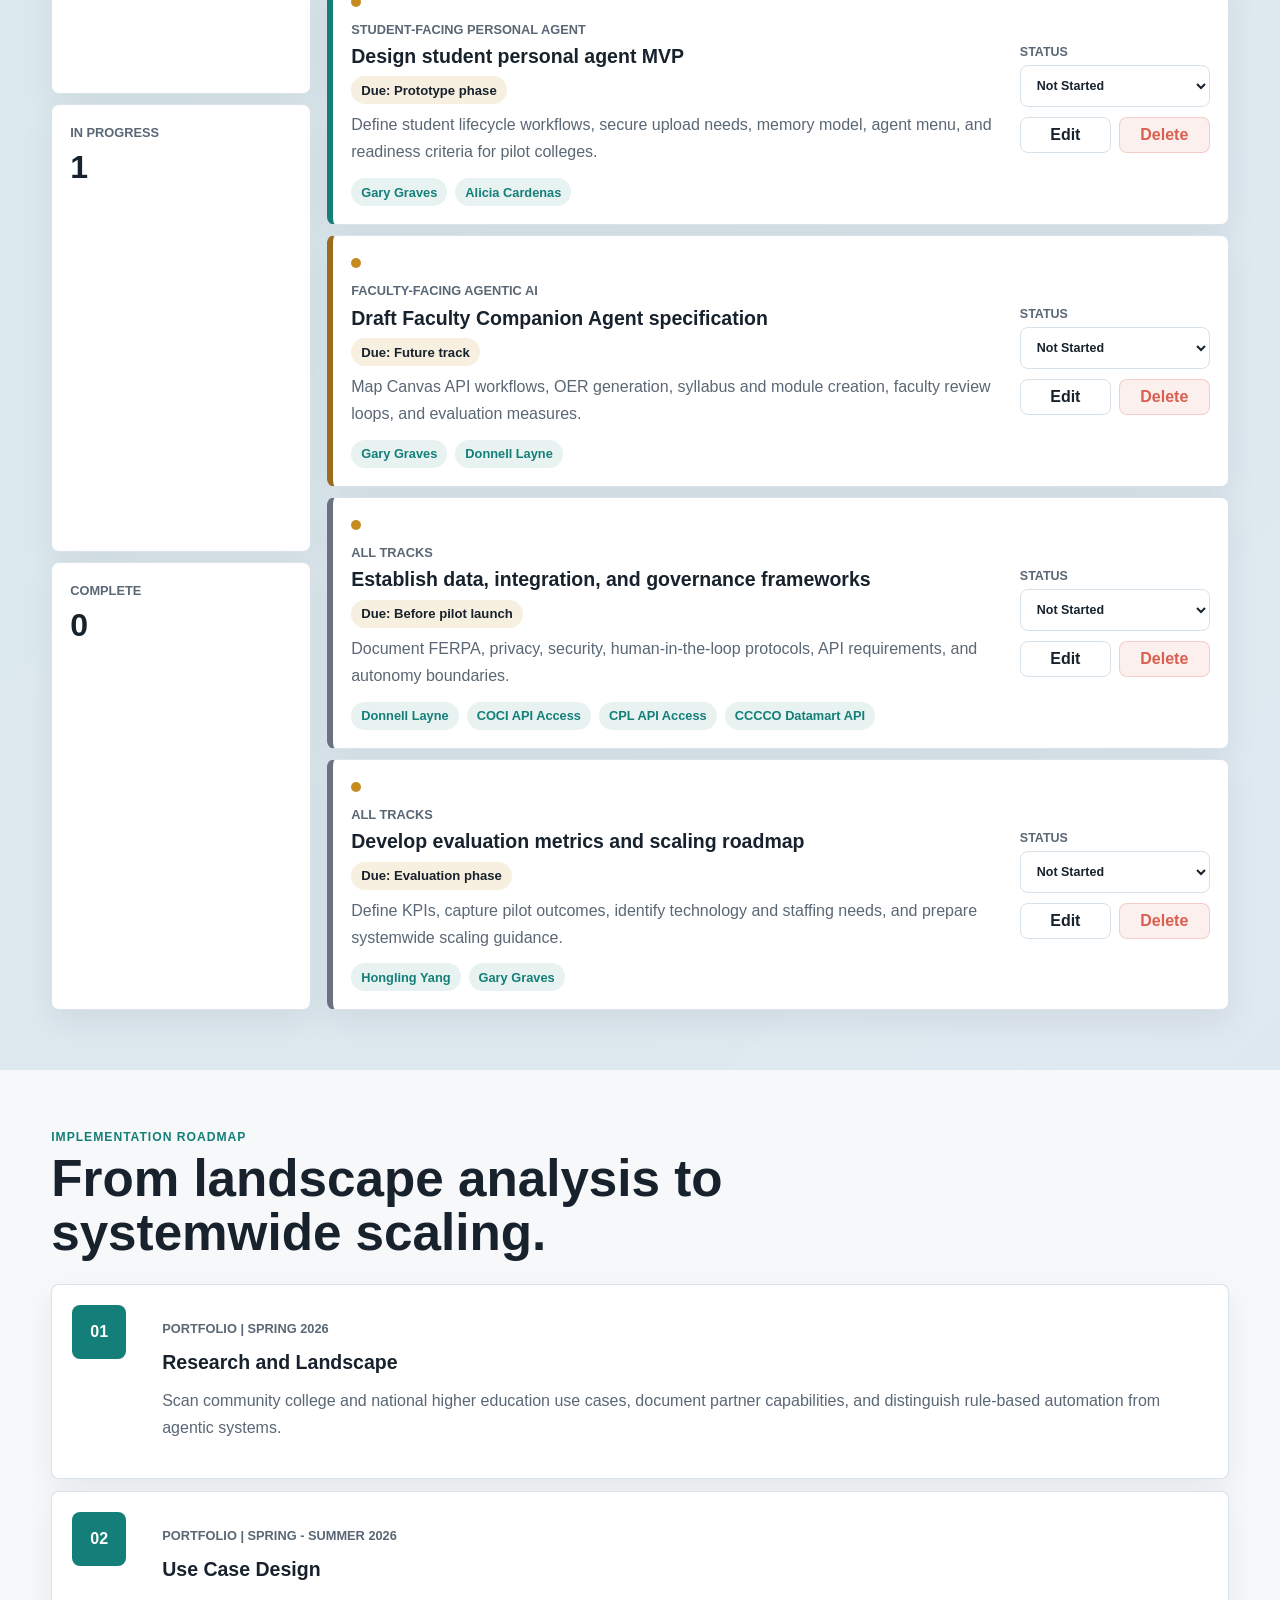
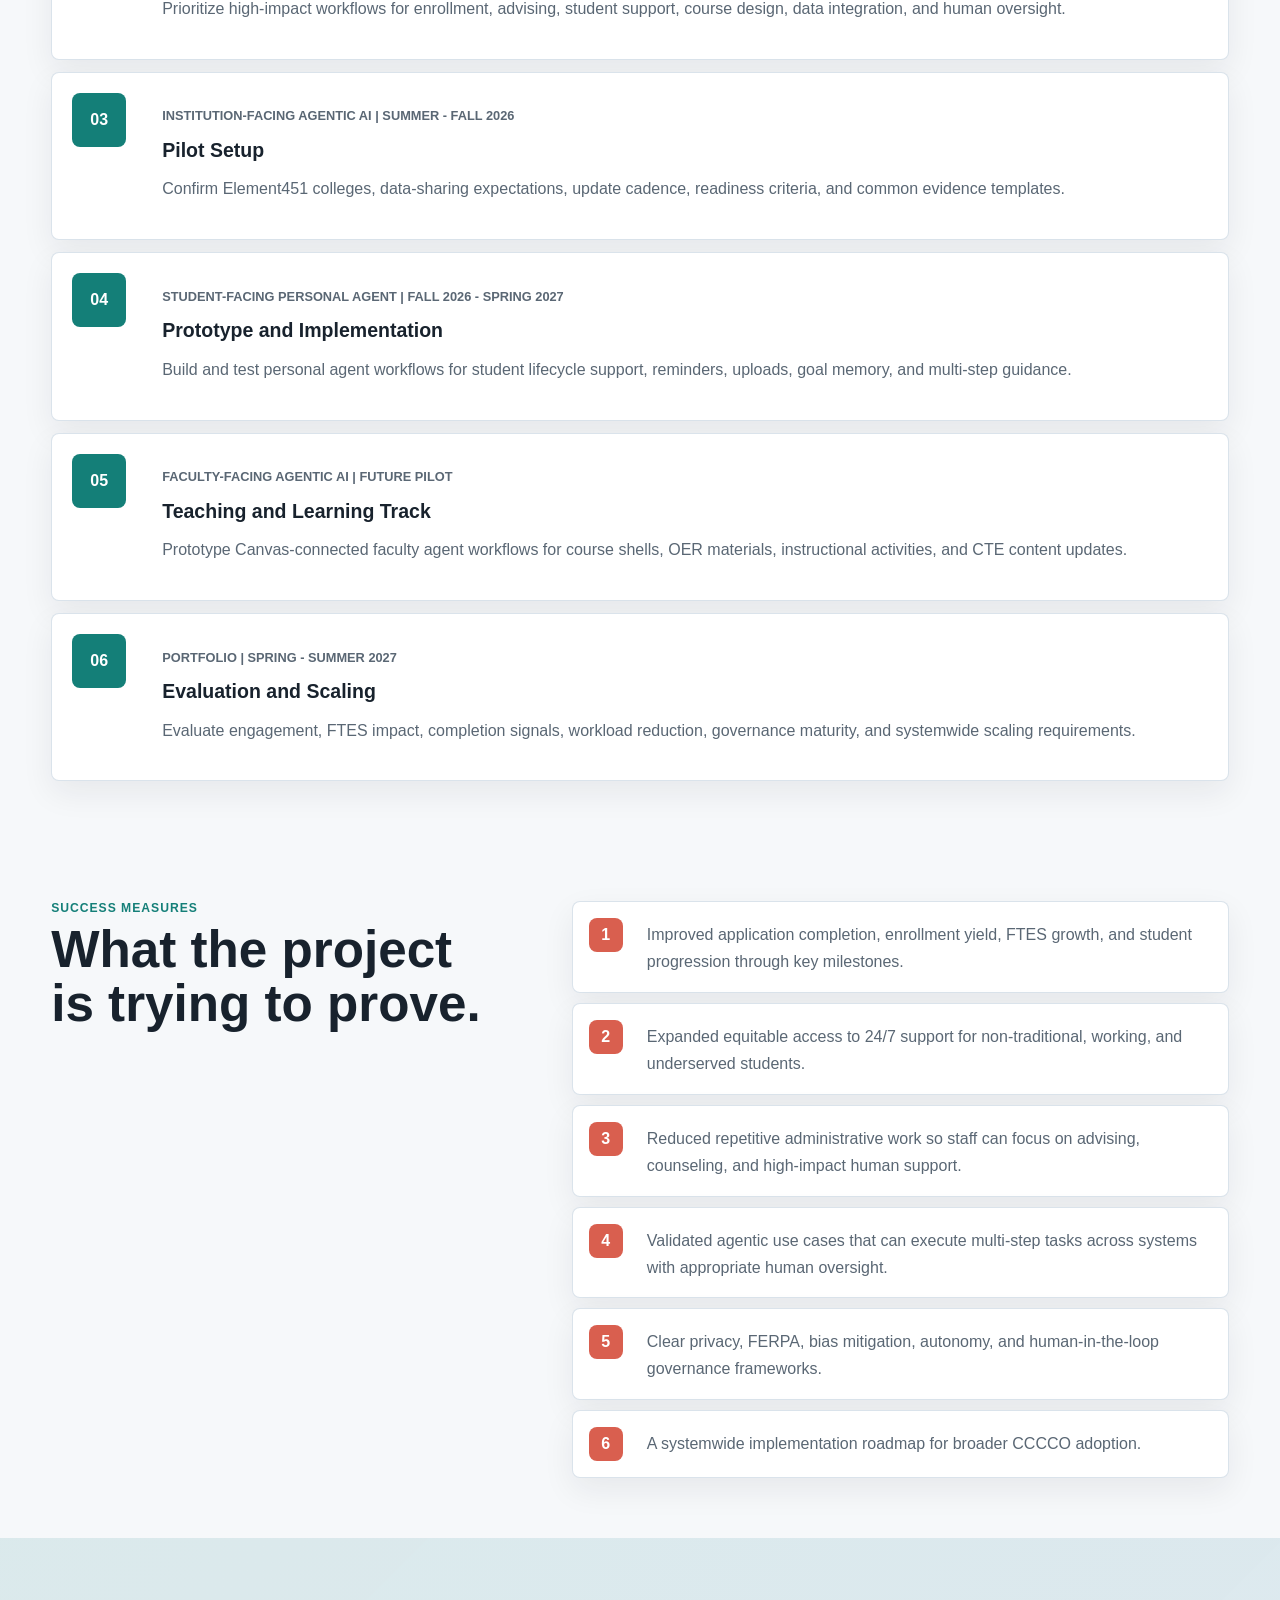
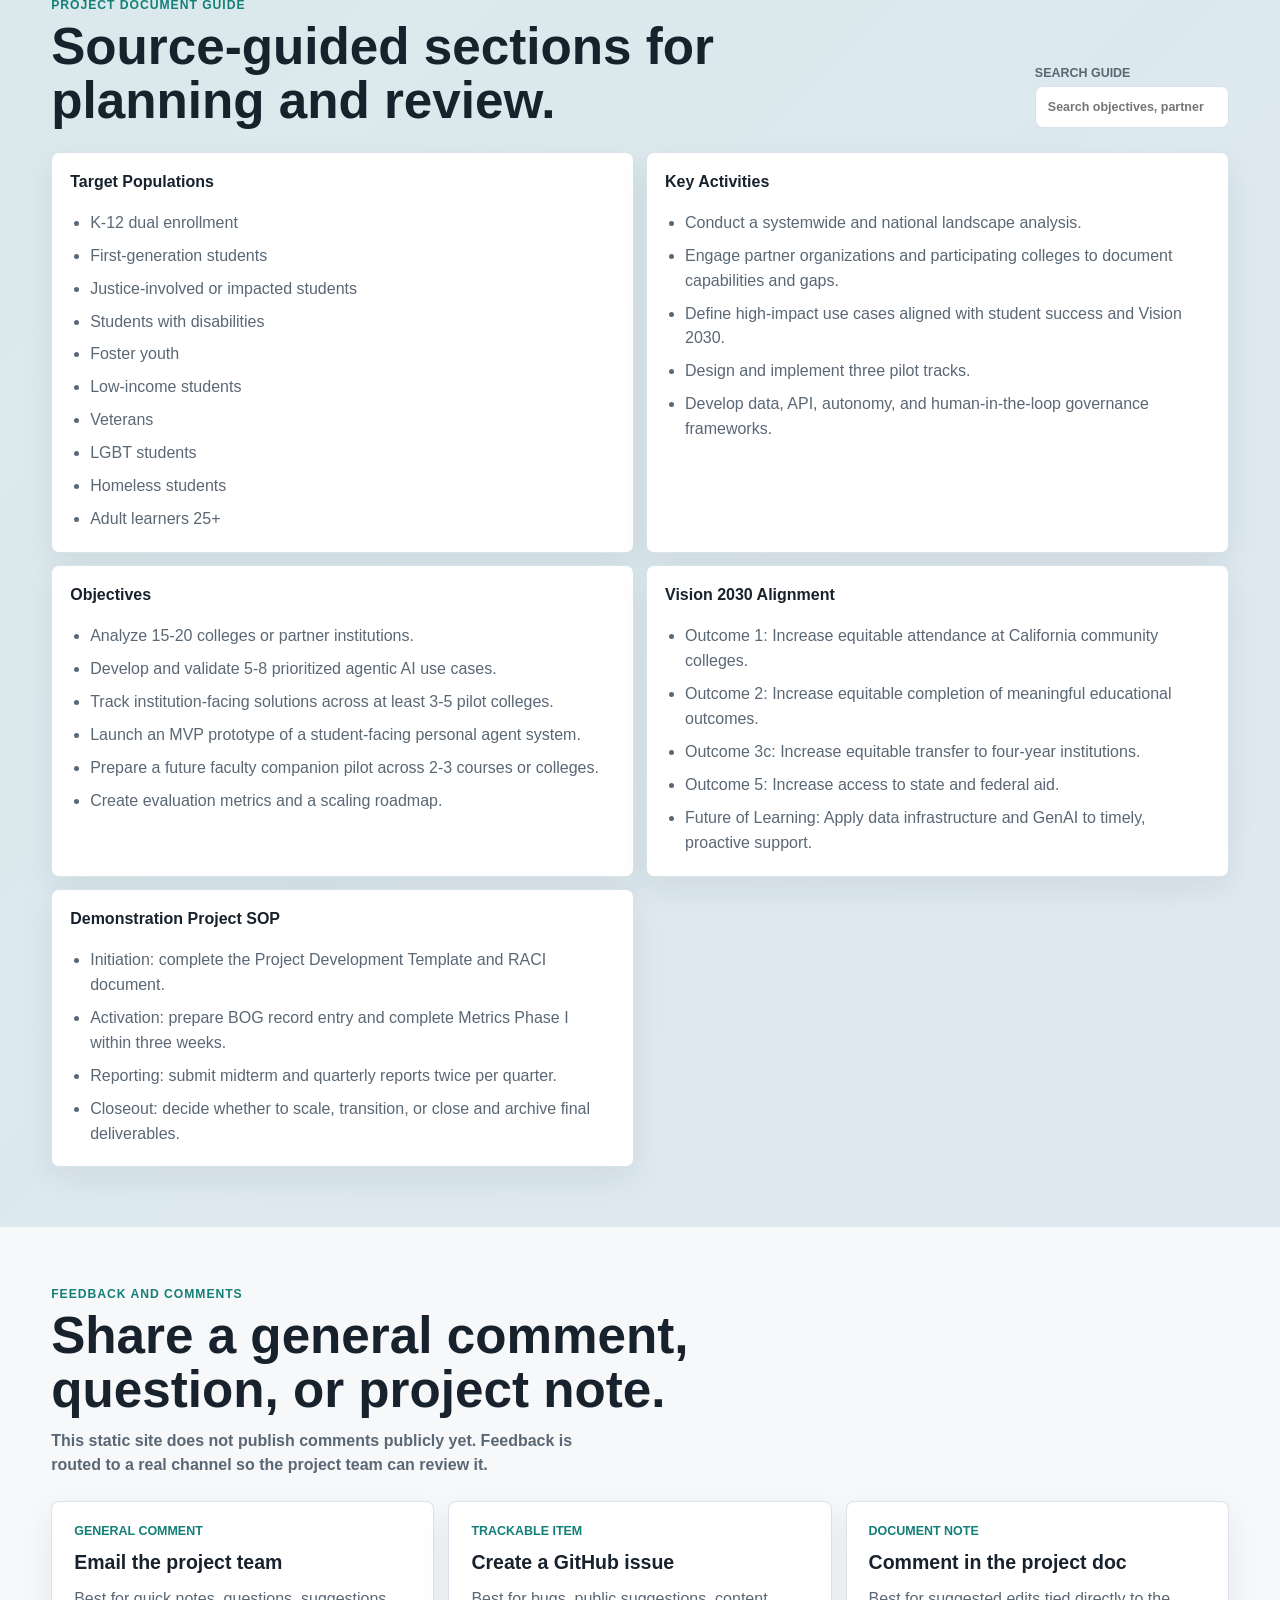
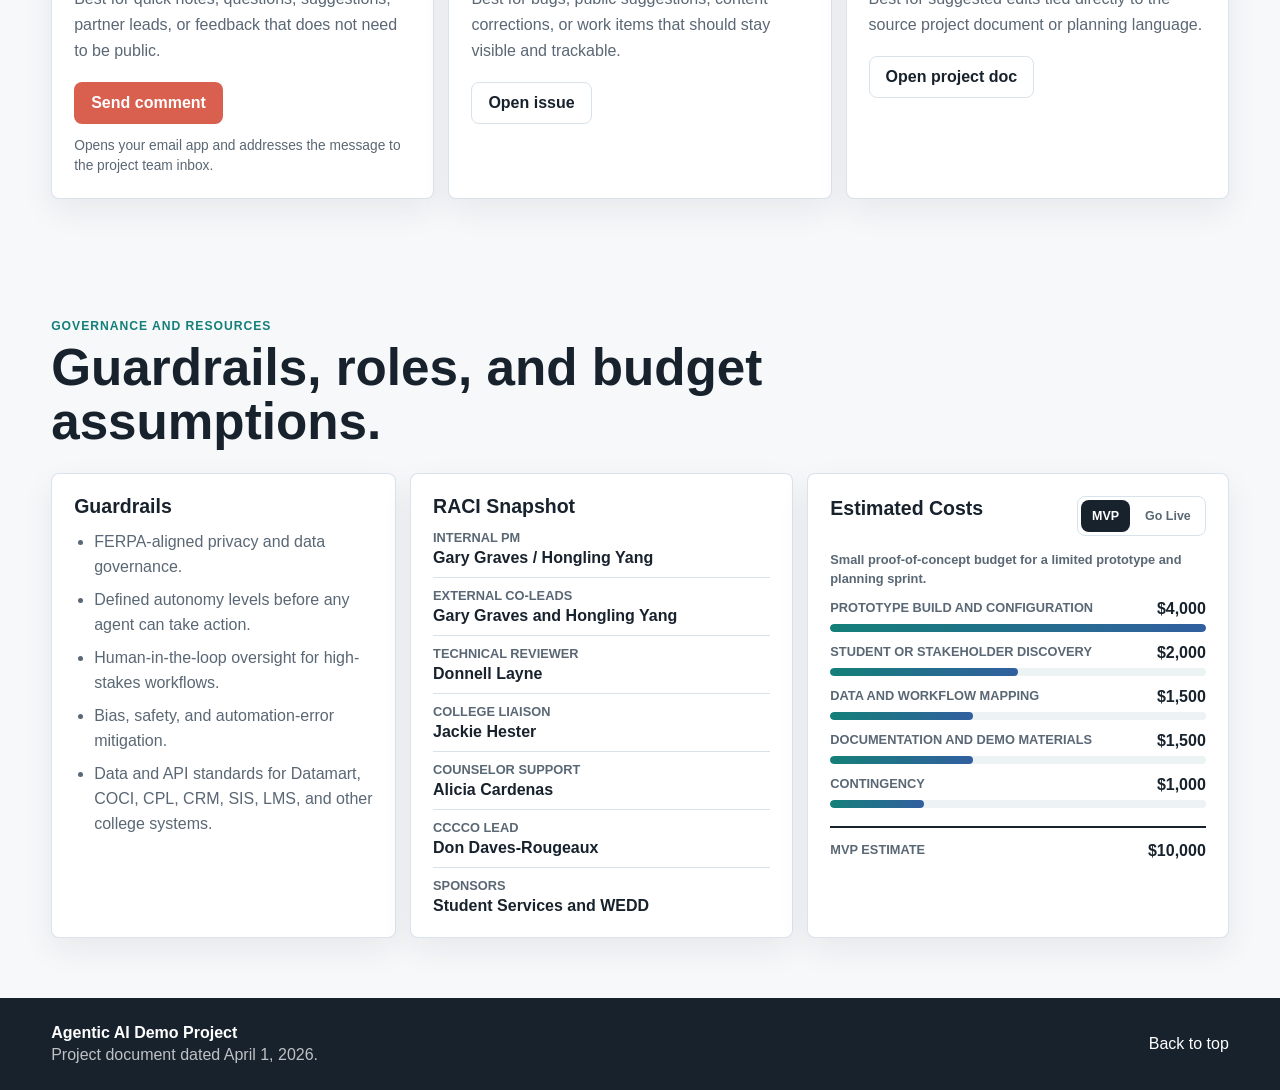
==== commit 7c3dbedb: "Polish final site details" ====
--- a/index.html
+++ b/index.html
@@ -8,7 +8,8 @@
       name="description"
       content="Project management website for the CCCCO Agentic AI Demonstration Project."
     />
-    <link rel="stylesheet" href="assets/styles.css?v=20260520-board-fixes" />
+    <link rel="icon" href="assets/favicon.svg" type="image/svg+xml" />
+    <link rel="stylesheet" href="assets/styles.css?v=20260520-final-polish" />
   </head>
   <body>
     <header class="site-header" id="top">
@@ -67,7 +68,7 @@
             <strong>3</strong>
           </article>
           <article class="metric">
-            <span>Budget Views</span>
+            <span>MVP / Full Build Budget</span>
             <strong>$10K / $950K</strong>
           </article>
         </div>
@@ -208,6 +209,7 @@
               href="mailto:ggraves@fullcoll.edu?subject=Agentic%20AI%20Demo%20Project%20feedback&amp;body=Project%20area%3A%0AComment%3A%0AName%20%2F%20organization%3A"
               >Send comment</a
             >
+            <p class="feedback-note">Opens your email app and addresses the message to the project team inbox.</p>
           </article>
           <article class="feedback-card">
             <span class="feedback-kicker">Trackable item</span>
@@ -333,7 +335,22 @@
       </form>
     </dialog>
 
-    <script src="assets/nav.js?v=20260520-board-fixes"></script>
-    <script src="assets/app.js?v=20260520-board-fixes"></script>
+    <dialog id="confirmDialog" aria-labelledby="confirmTitle">
+      <div class="confirm-card">
+        <div class="confirm-mark" aria-hidden="true">!</div>
+        <div>
+          <p class="eyebrow">Confirm change</p>
+          <h2 id="confirmTitle">Delete this task?</h2>
+          <p id="confirmMessage">This task will be removed from the workboard.</p>
+        </div>
+        <div class="confirm-actions">
+          <button class="button text-button" id="cancelDeleteButton" type="button">Keep task</button>
+          <button class="danger-button" id="confirmDeleteButton" type="button">Delete task</button>
+        </div>
+      </div>
+    </dialog>
+
+    <script src="assets/nav.js?v=20260520-final-polish"></script>
+    <script src="assets/app.js?v=20260520-final-polish"></script>
   </body>
 </html>
--- a/assets/styles.css
+++ b/assets/styles.css
@@ -981,6 +981,13 @@
   line-height: 1.62;
 }
 
+.feedback-card .feedback-note {
+  margin-top: -2px;
+  color: var(--muted);
+  font-size: 0.86rem;
+  line-height: 1.45;
+}
+
 .feedback-card .button {
   justify-self: start;
   margin-top: 4px;
@@ -1107,6 +1114,44 @@
 dialog::backdrop {
   background: rgba(16, 24, 32, 0.48);
   backdrop-filter: blur(4px);
+}
+
+.confirm-card {
+  display: grid;
+  grid-template-columns: auto 1fr;
+  gap: 16px;
+  padding: 22px;
+}
+
+.confirm-card h2 {
+  margin-top: 2px;
+  font-size: 1.65rem;
+}
+
+.confirm-card p:not(.eyebrow) {
+  margin: 8px 0 0;
+  color: var(--muted);
+  line-height: 1.55;
+}
+
+.confirm-mark {
+  width: 44px;
+  height: 44px;
+  display: grid;
+  place-items: center;
+  border-radius: 999px;
+  color: #fff;
+  background: var(--coral);
+  font-weight: 950;
+}
+
+.confirm-actions {
+  grid-column: 1 / -1;
+  display: flex;
+  flex-wrap: wrap;
+  justify-content: flex-end;
+  gap: 10px;
+  padding-top: 4px;
 }
 
 .task-form {
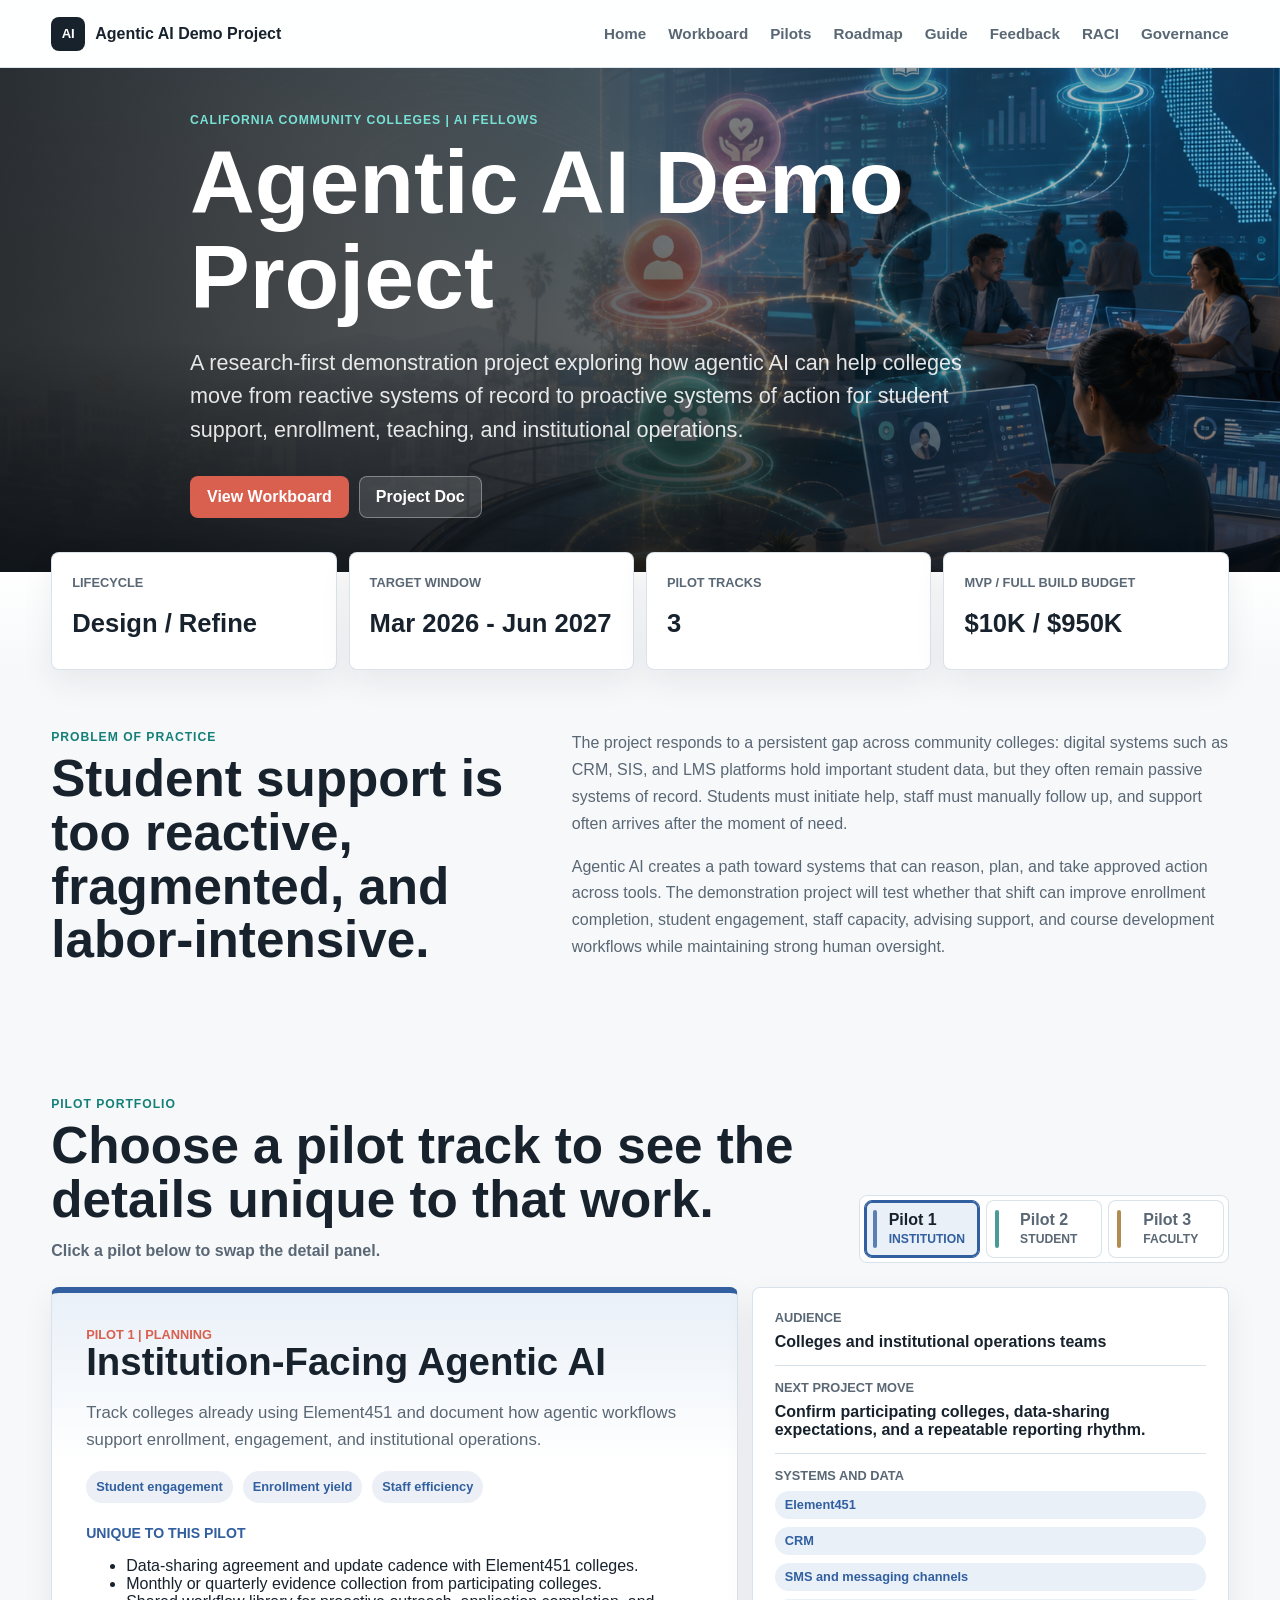
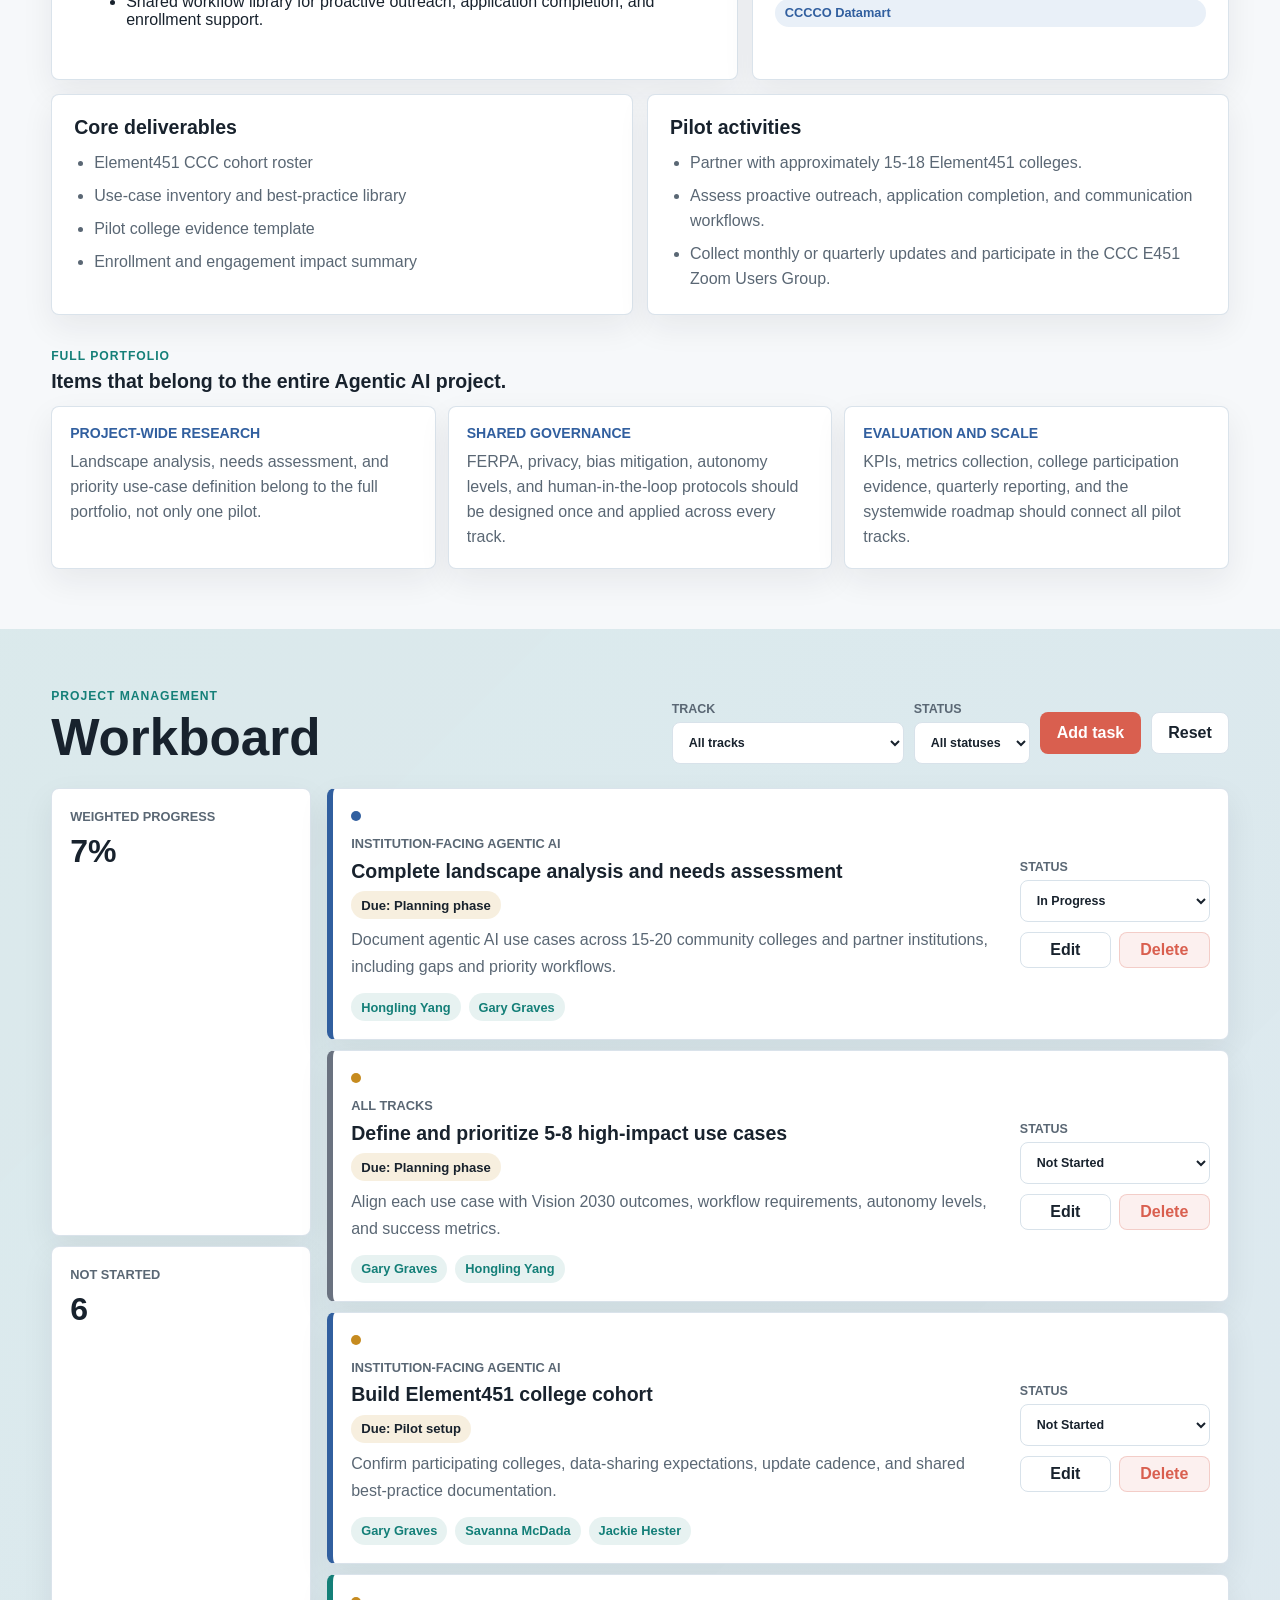
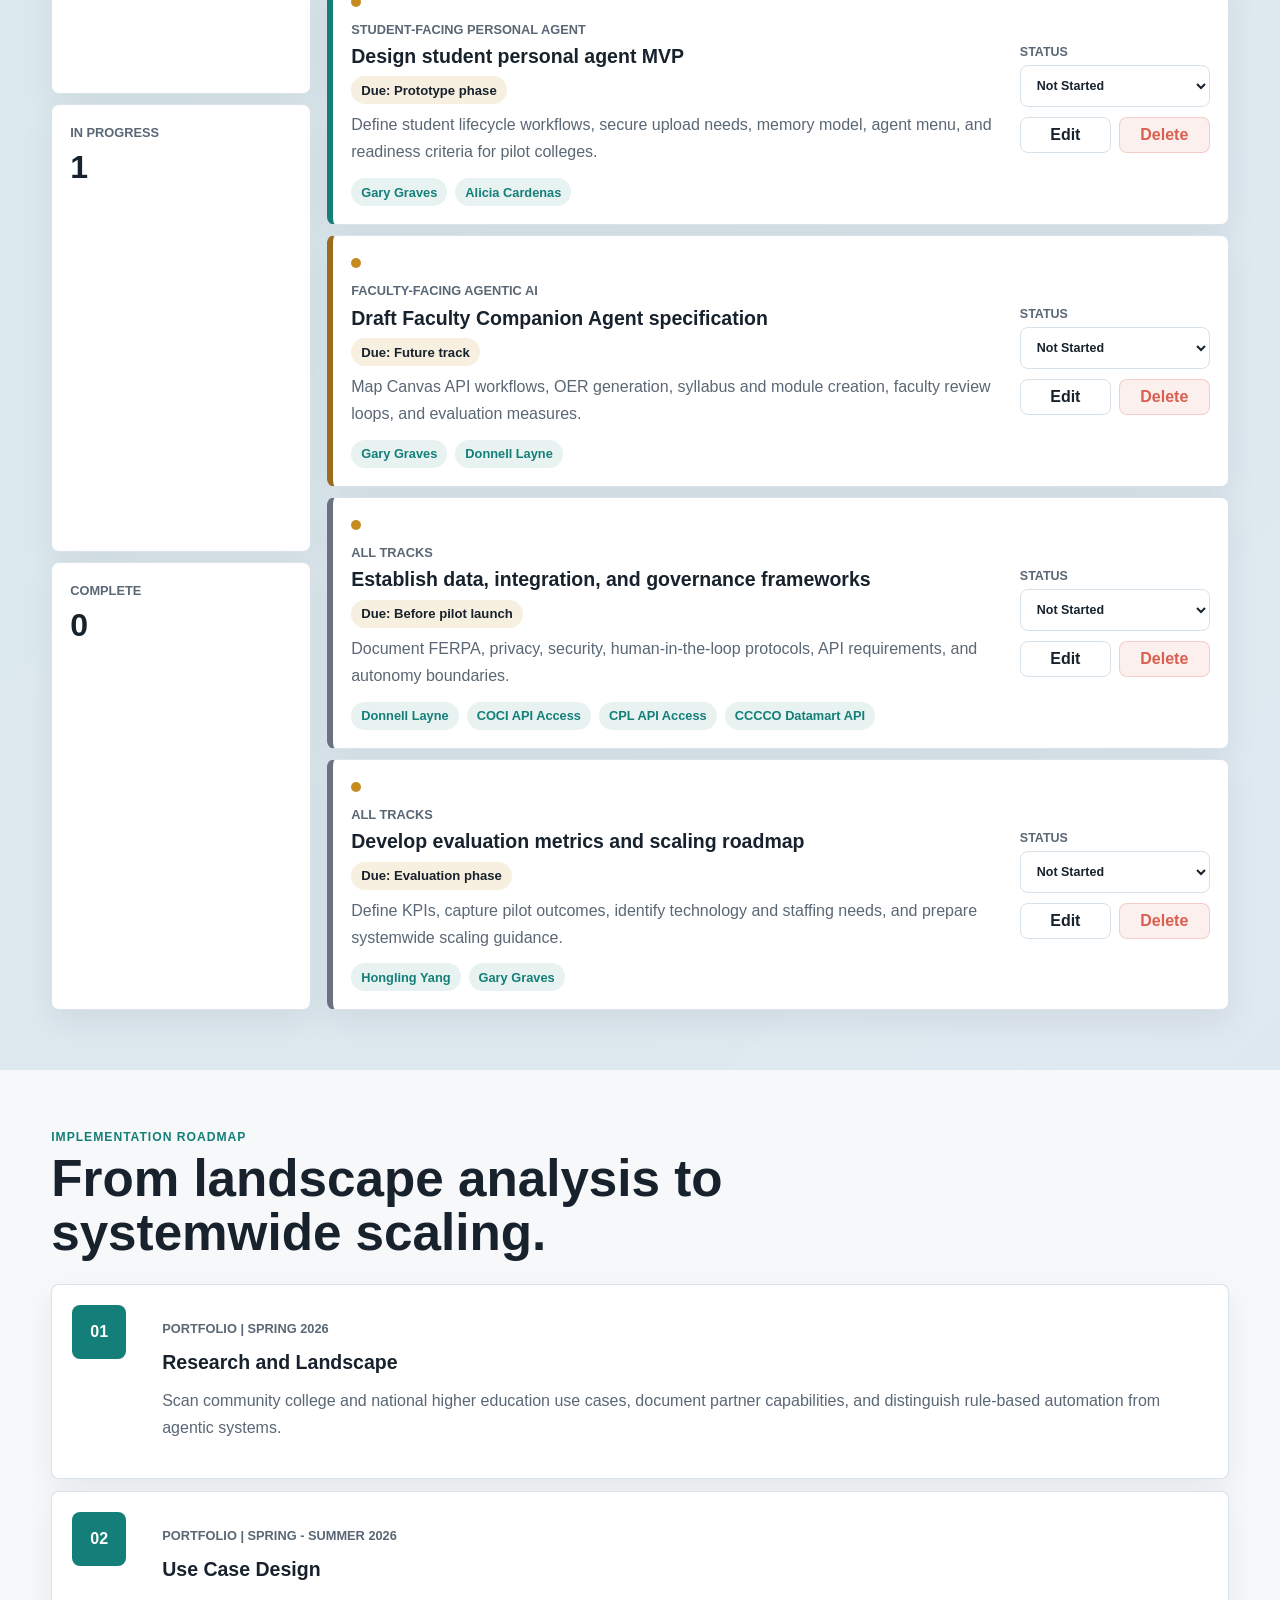
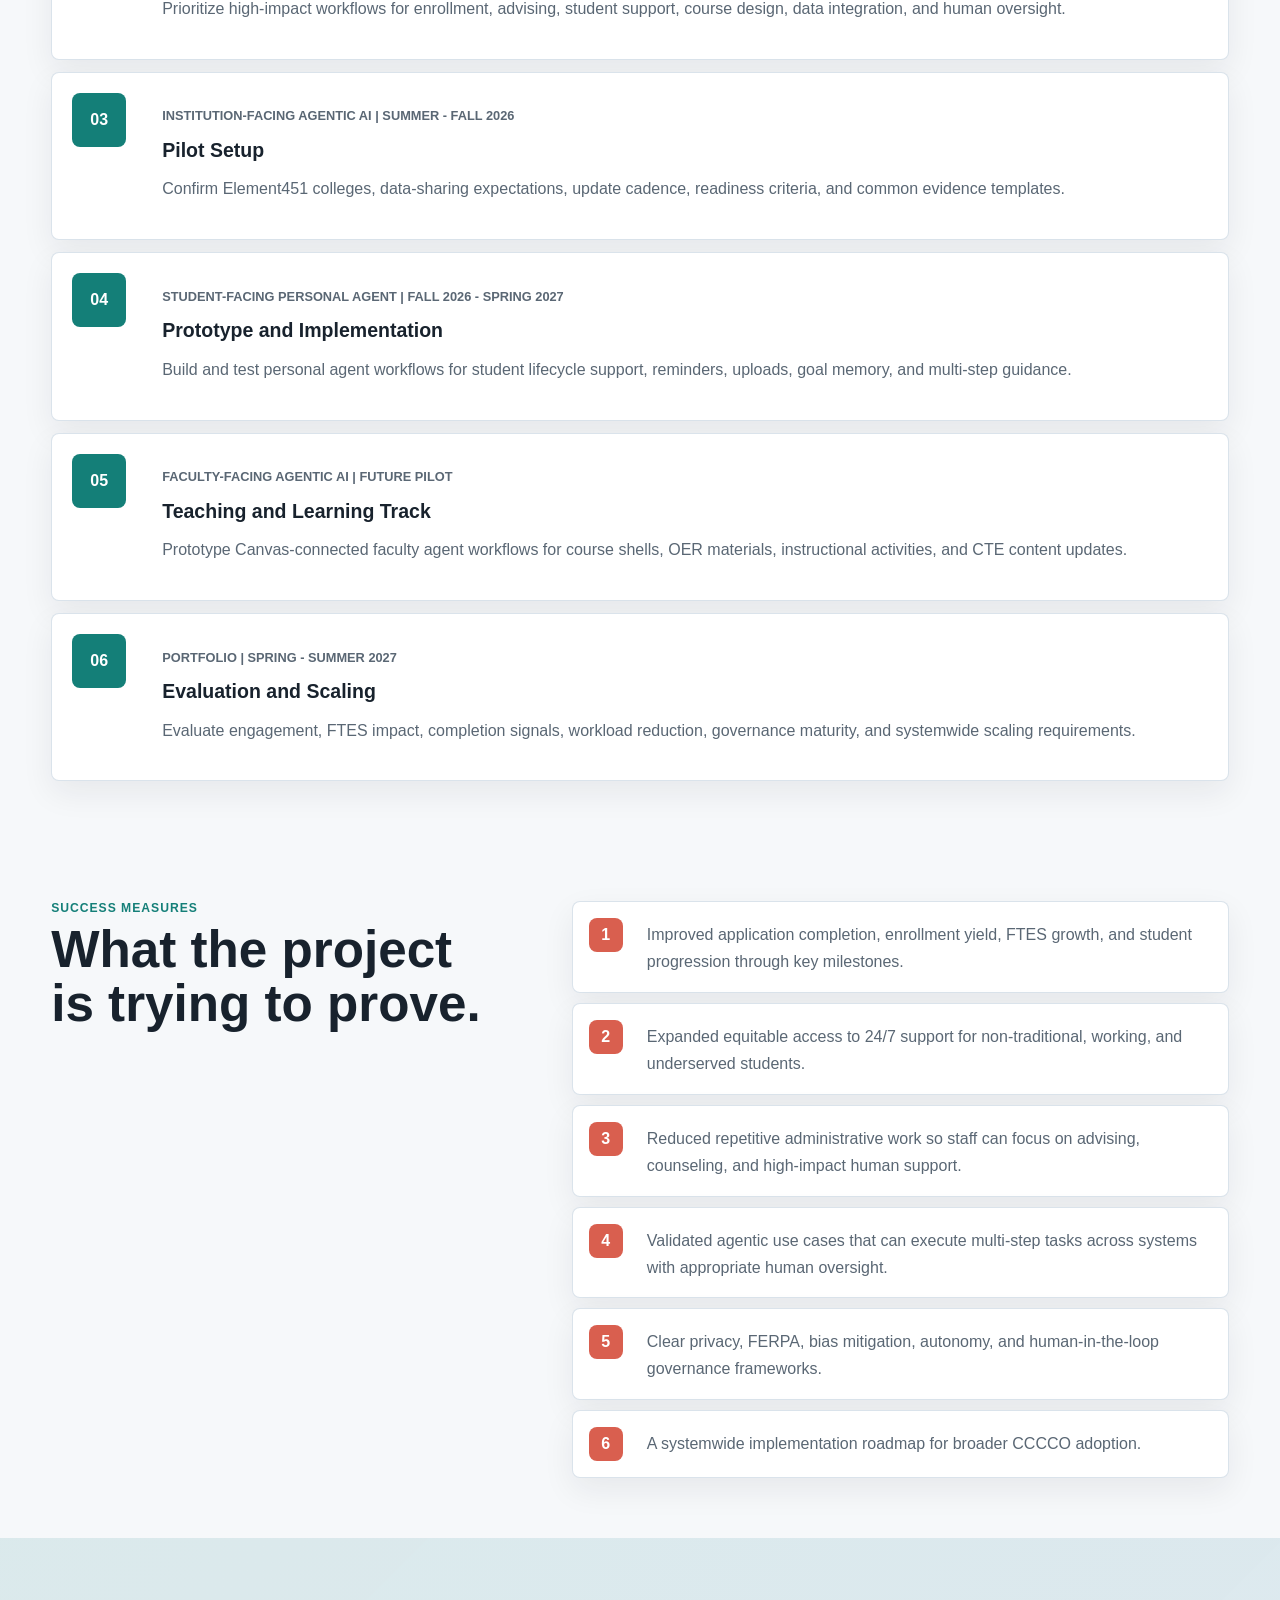
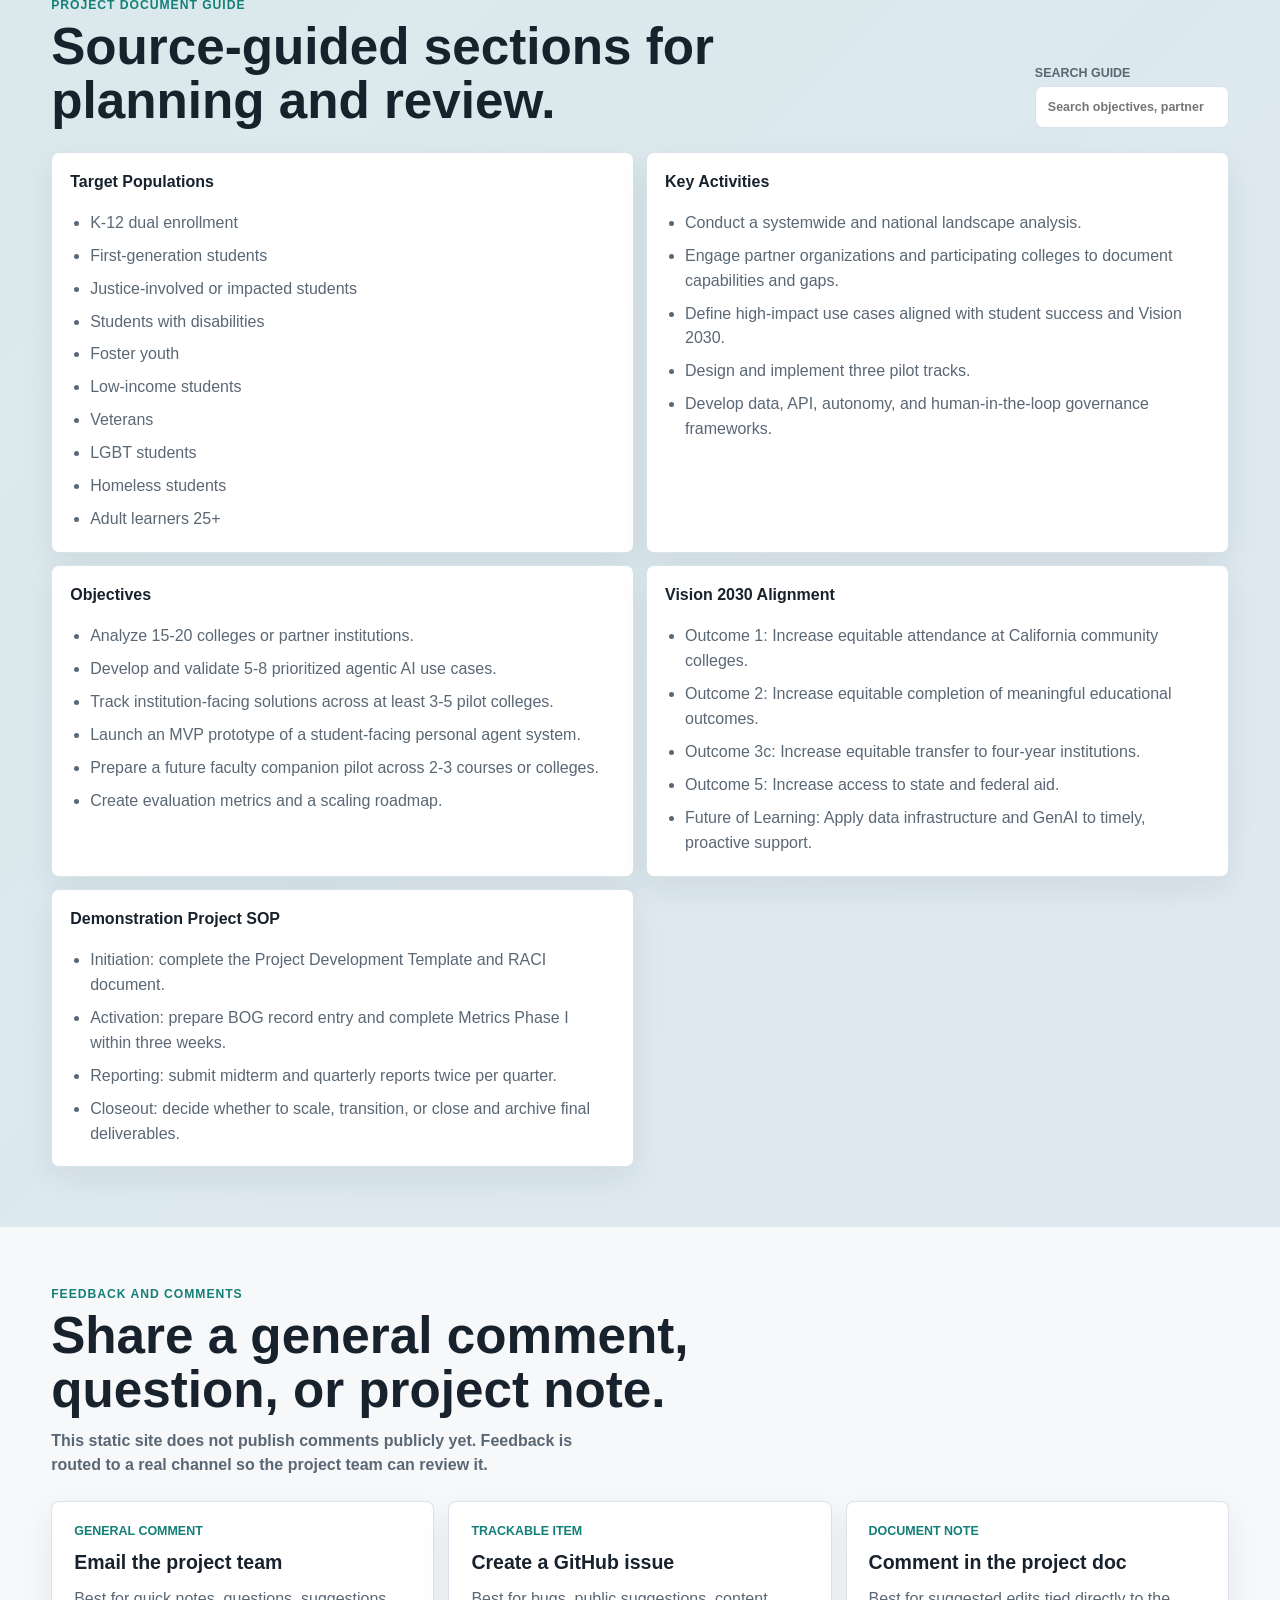
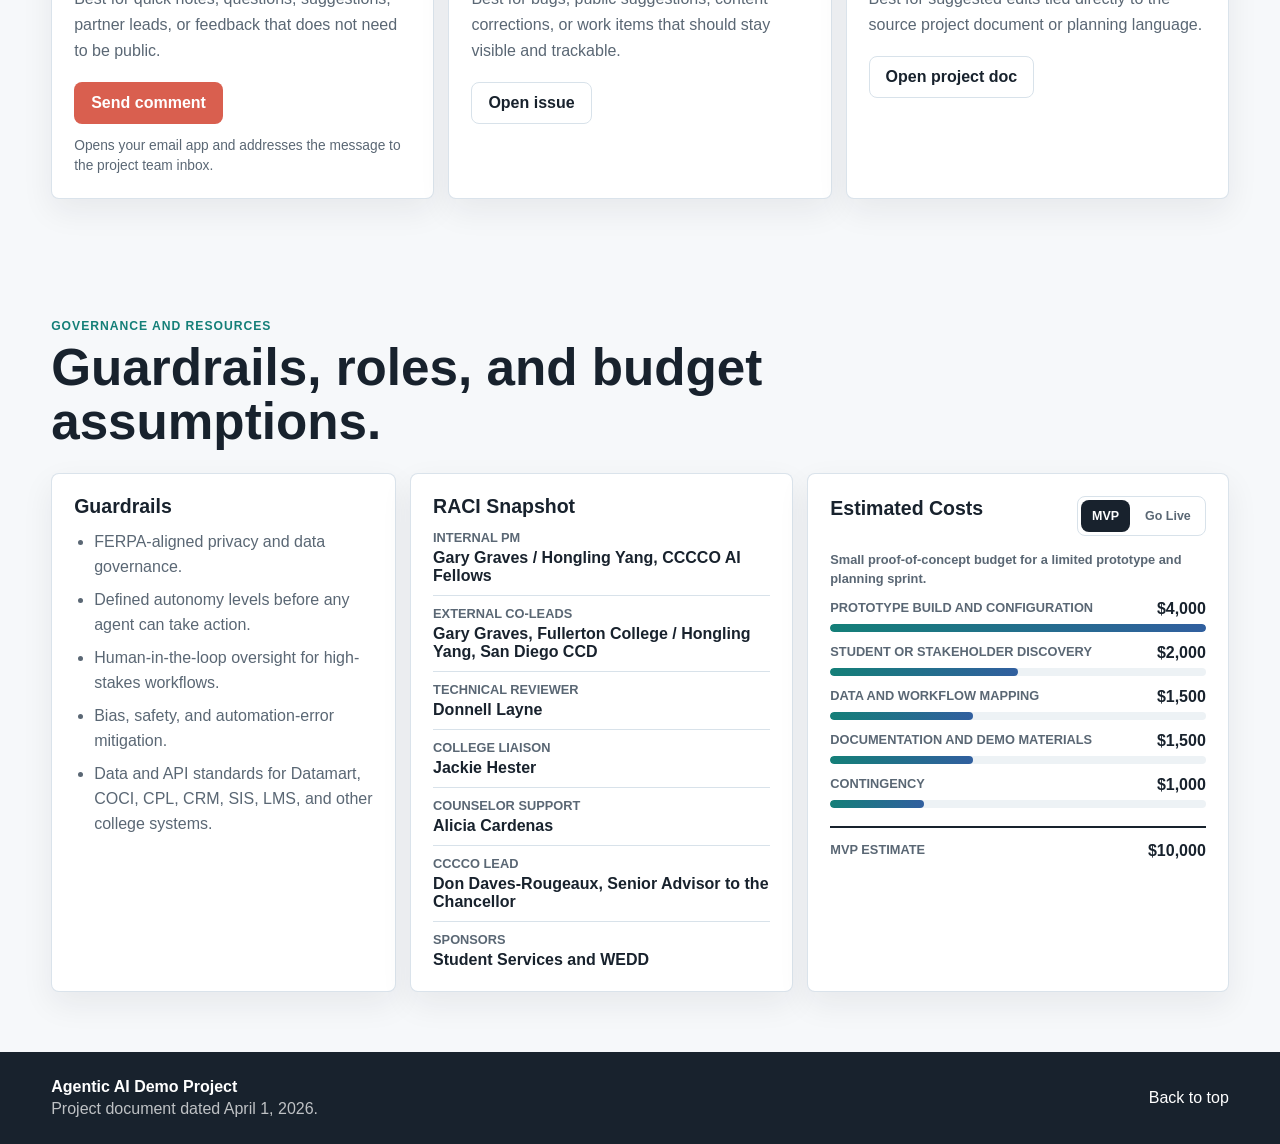
==== commit d7b23261: "Update RACI participant details" ====
--- a/index.html
+++ b/index.html
@@ -9,7 +9,7 @@
       content="Project management website for the CCCCO Agentic AI Demonstration Project."
     />
     <link rel="icon" href="assets/favicon.svg" type="image/svg+xml" />
-    <link rel="stylesheet" href="assets/styles.css?v=20260520-final-polish" />
+    <link rel="stylesheet" href="assets/styles.css?v=20260520-people-update" />
   </head>
   <body>
     <header class="site-header" id="top">
@@ -350,7 +350,7 @@
       </div>
     </dialog>
 
-    <script src="assets/nav.js?v=20260520-final-polish"></script>
-    <script src="assets/app.js?v=20260520-final-polish"></script>
+    <script src="assets/nav.js?v=20260520-people-update"></script>
+    <script src="assets/app.js?v=20260520-people-update"></script>
   </body>
 </html>
--- a/assets/styles.css
+++ b/assets/styles.css
@@ -1448,6 +1448,12 @@
   line-height: 1.35;
 }
 
+.participant-card dd a {
+  color: var(--teal);
+  text-decoration-thickness: 2px;
+  text-underline-offset: 3px;
+}
+
 .role-definition {
   position: relative;
   overflow: hidden;
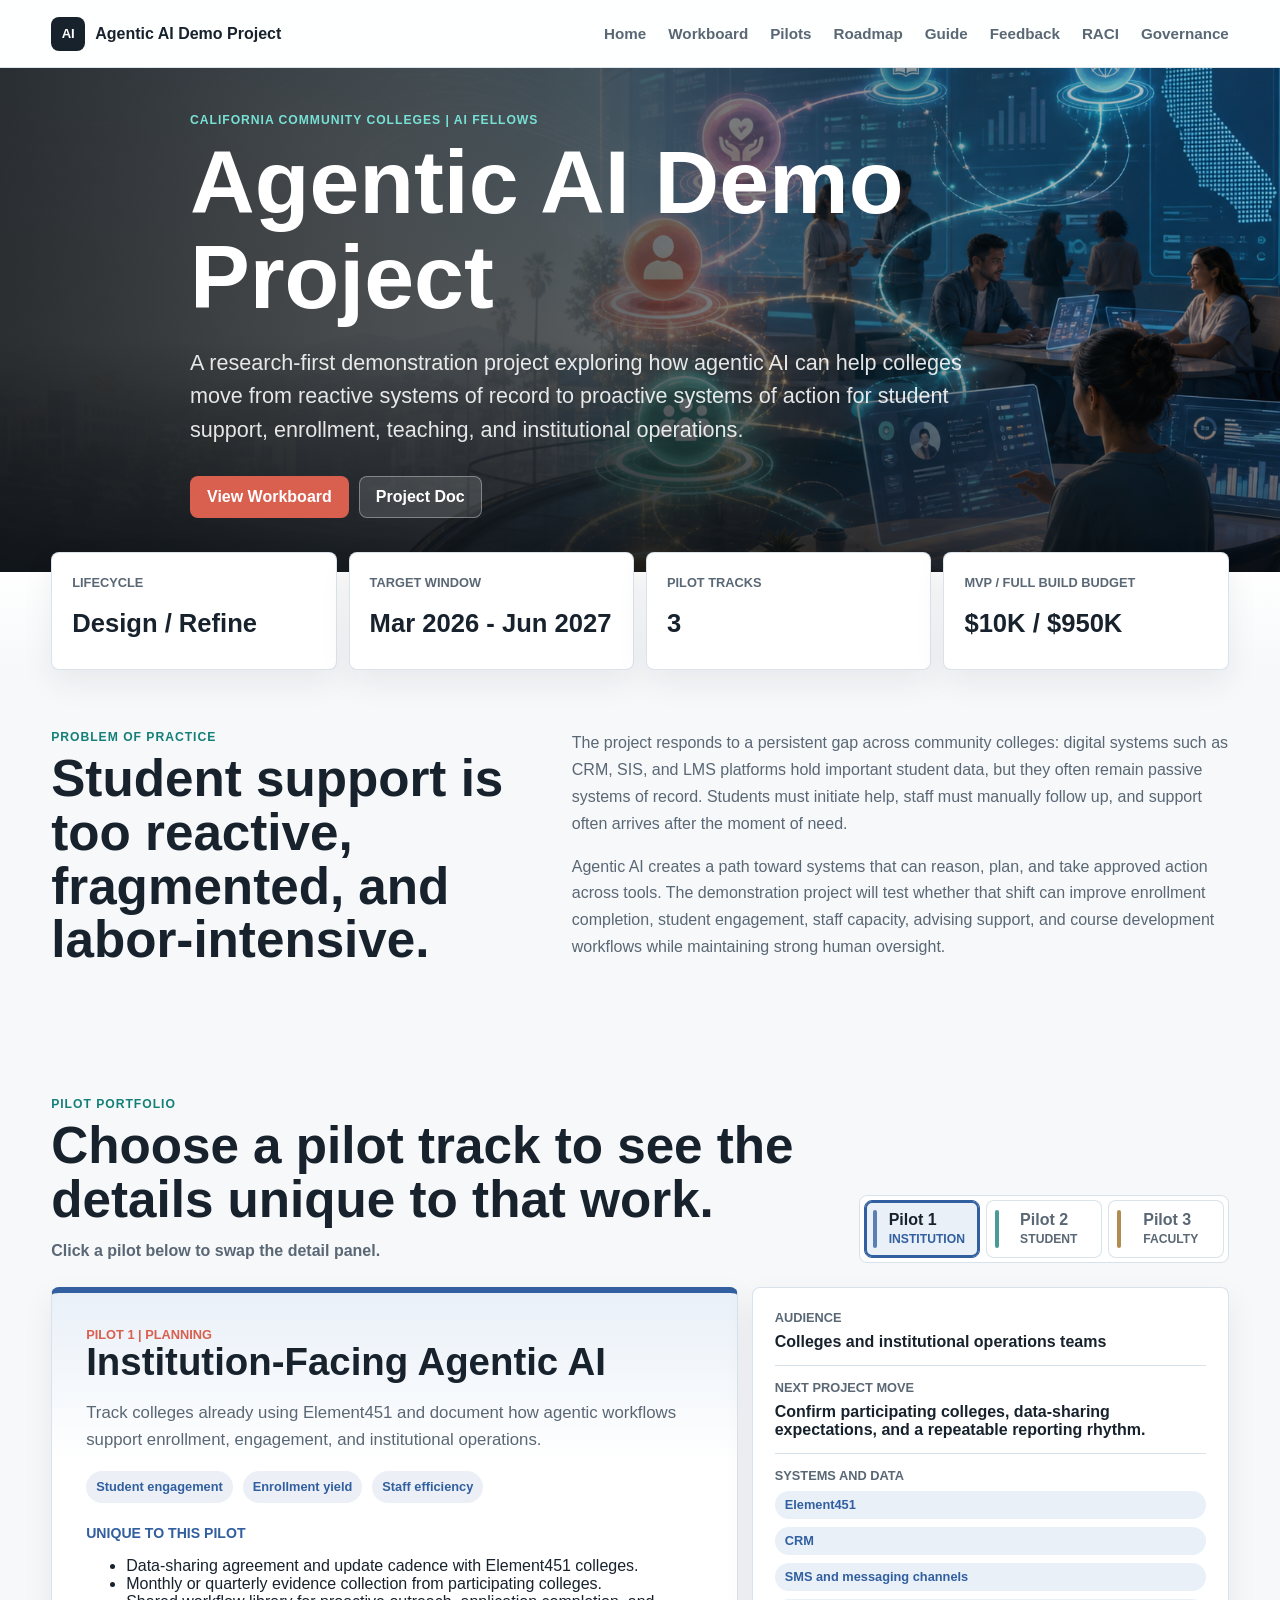
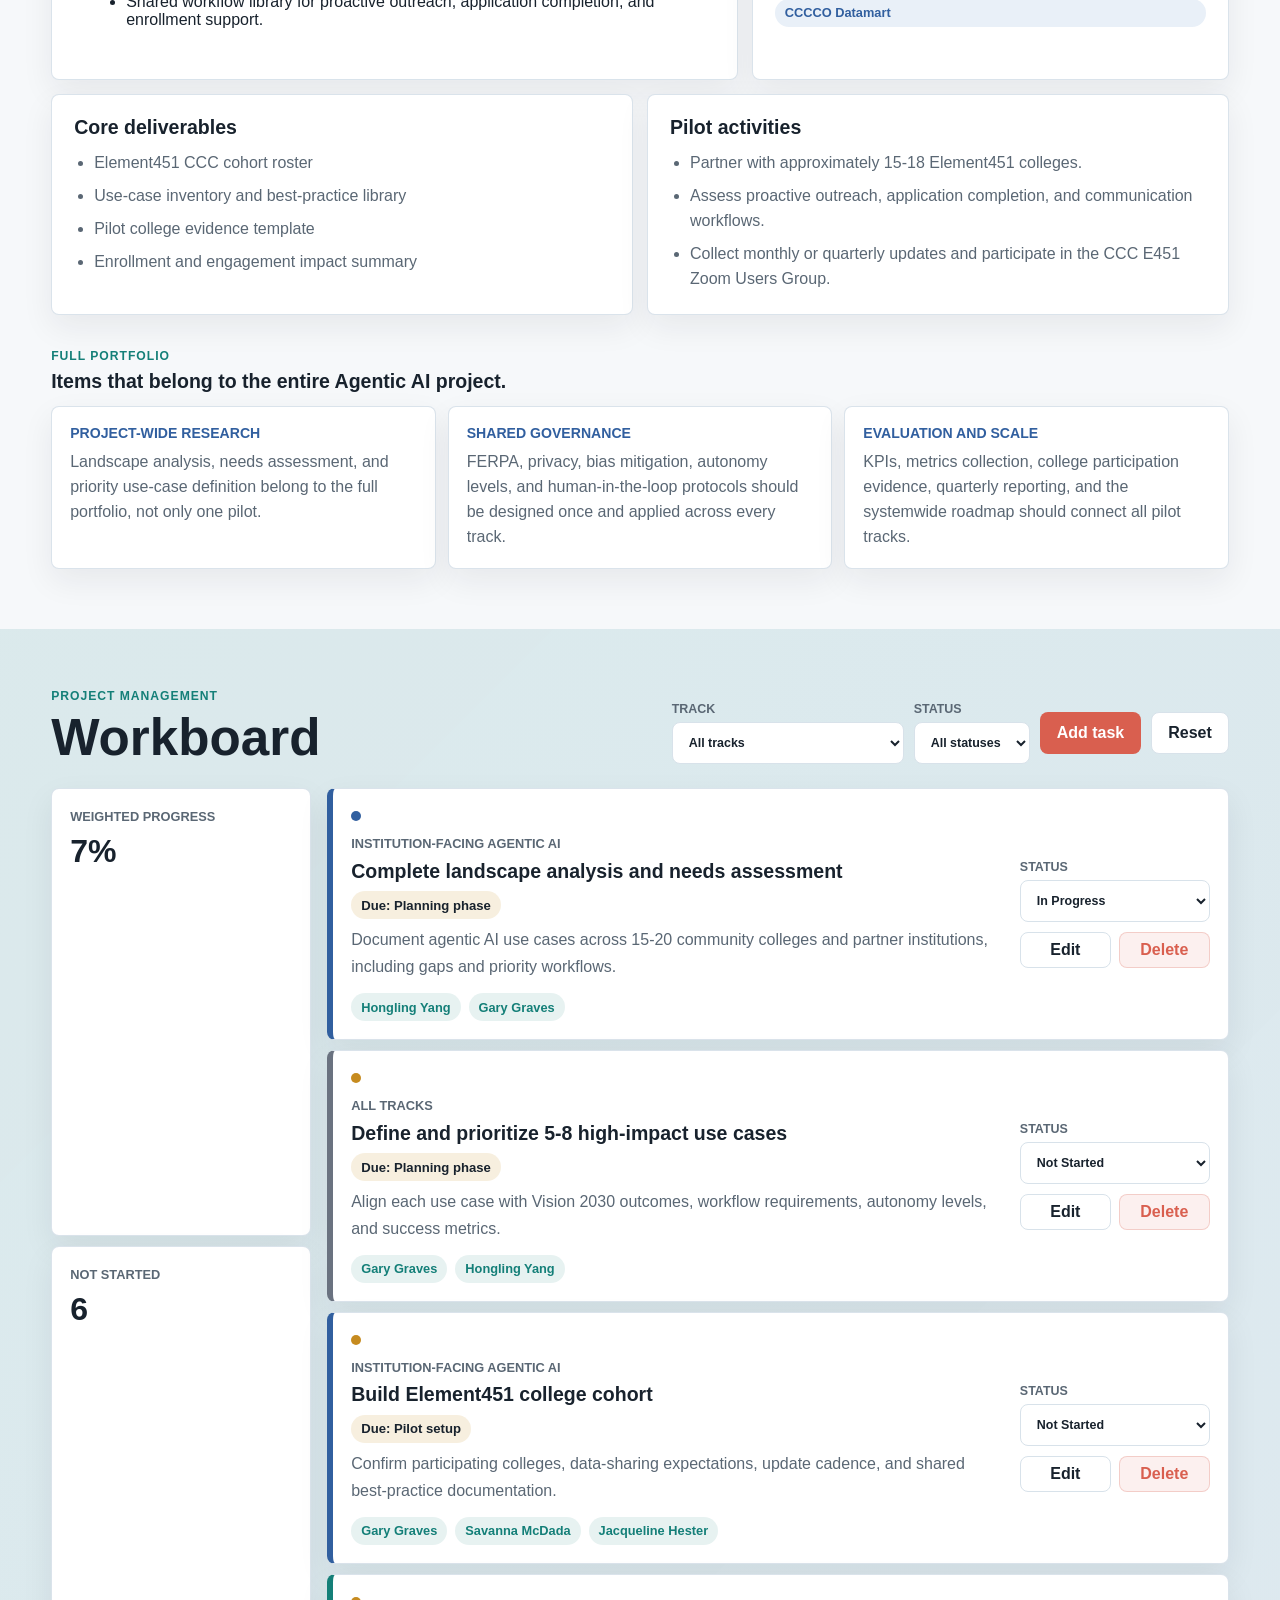
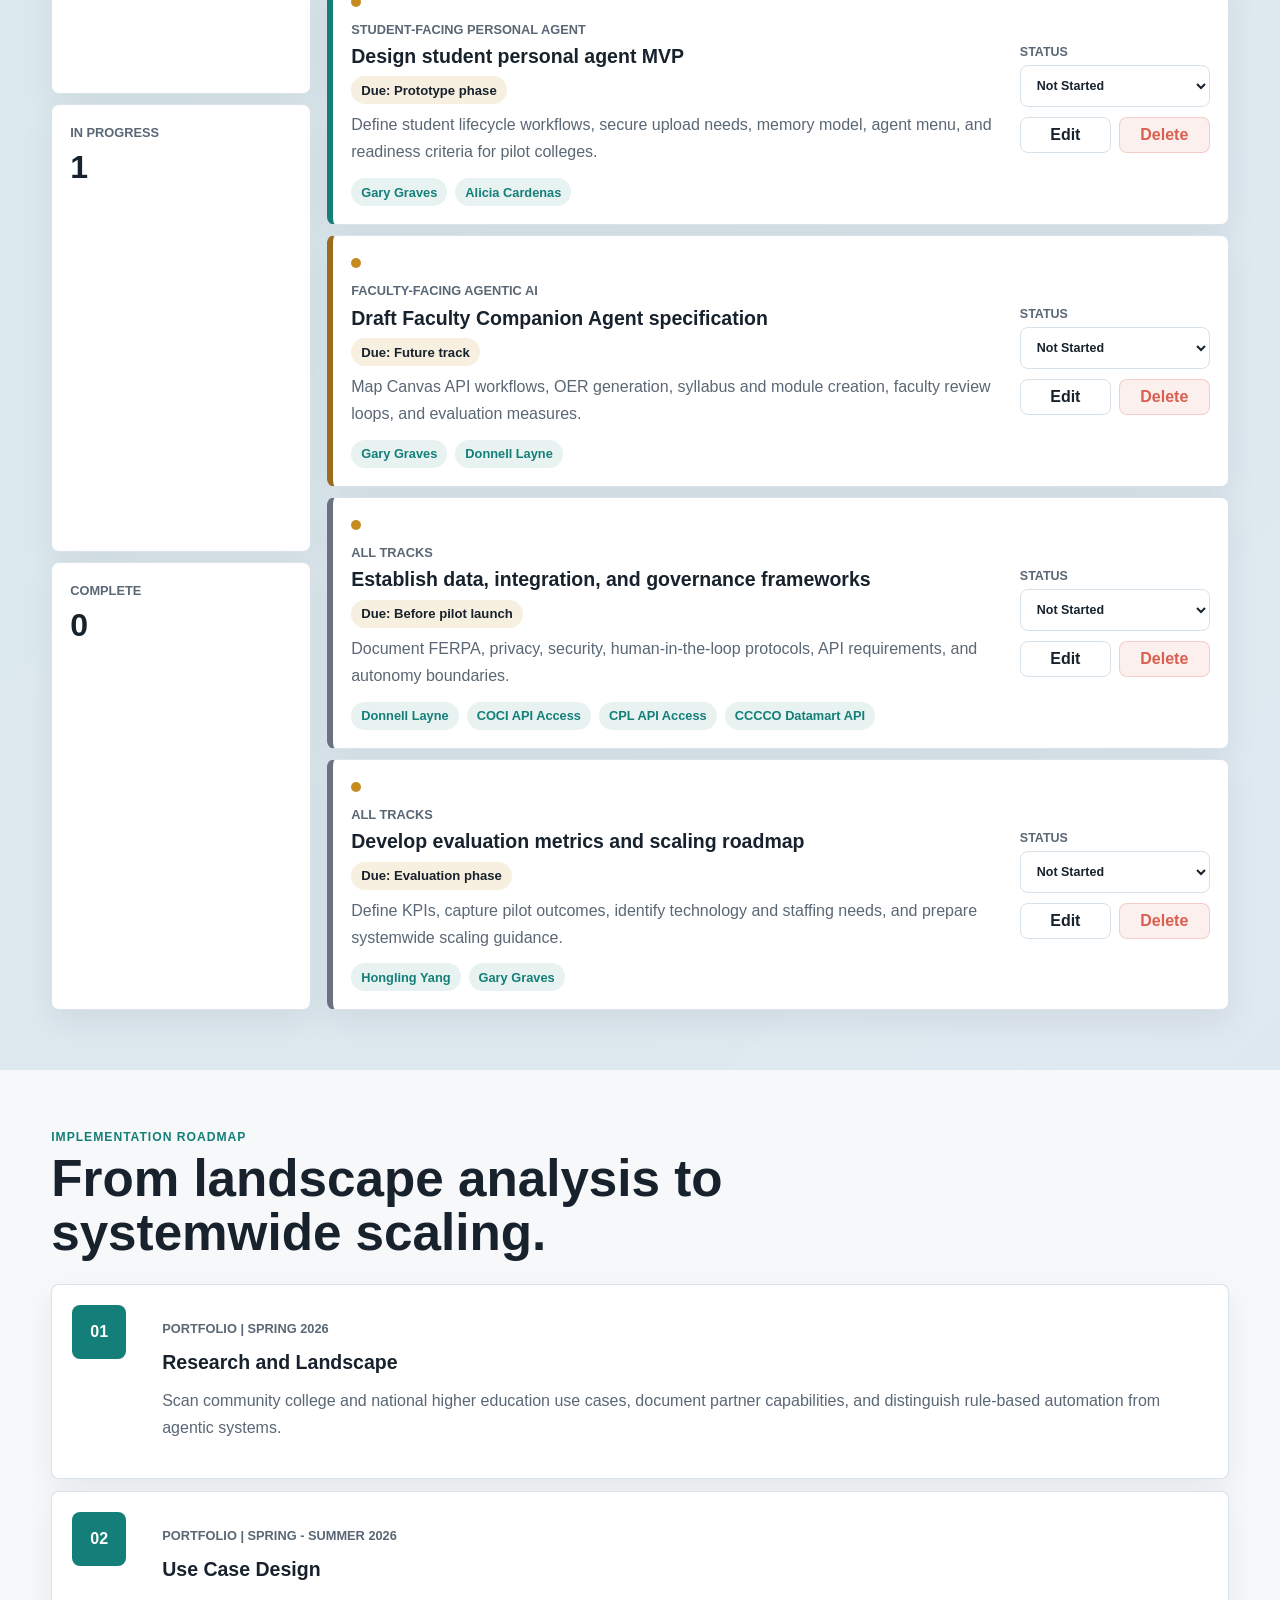
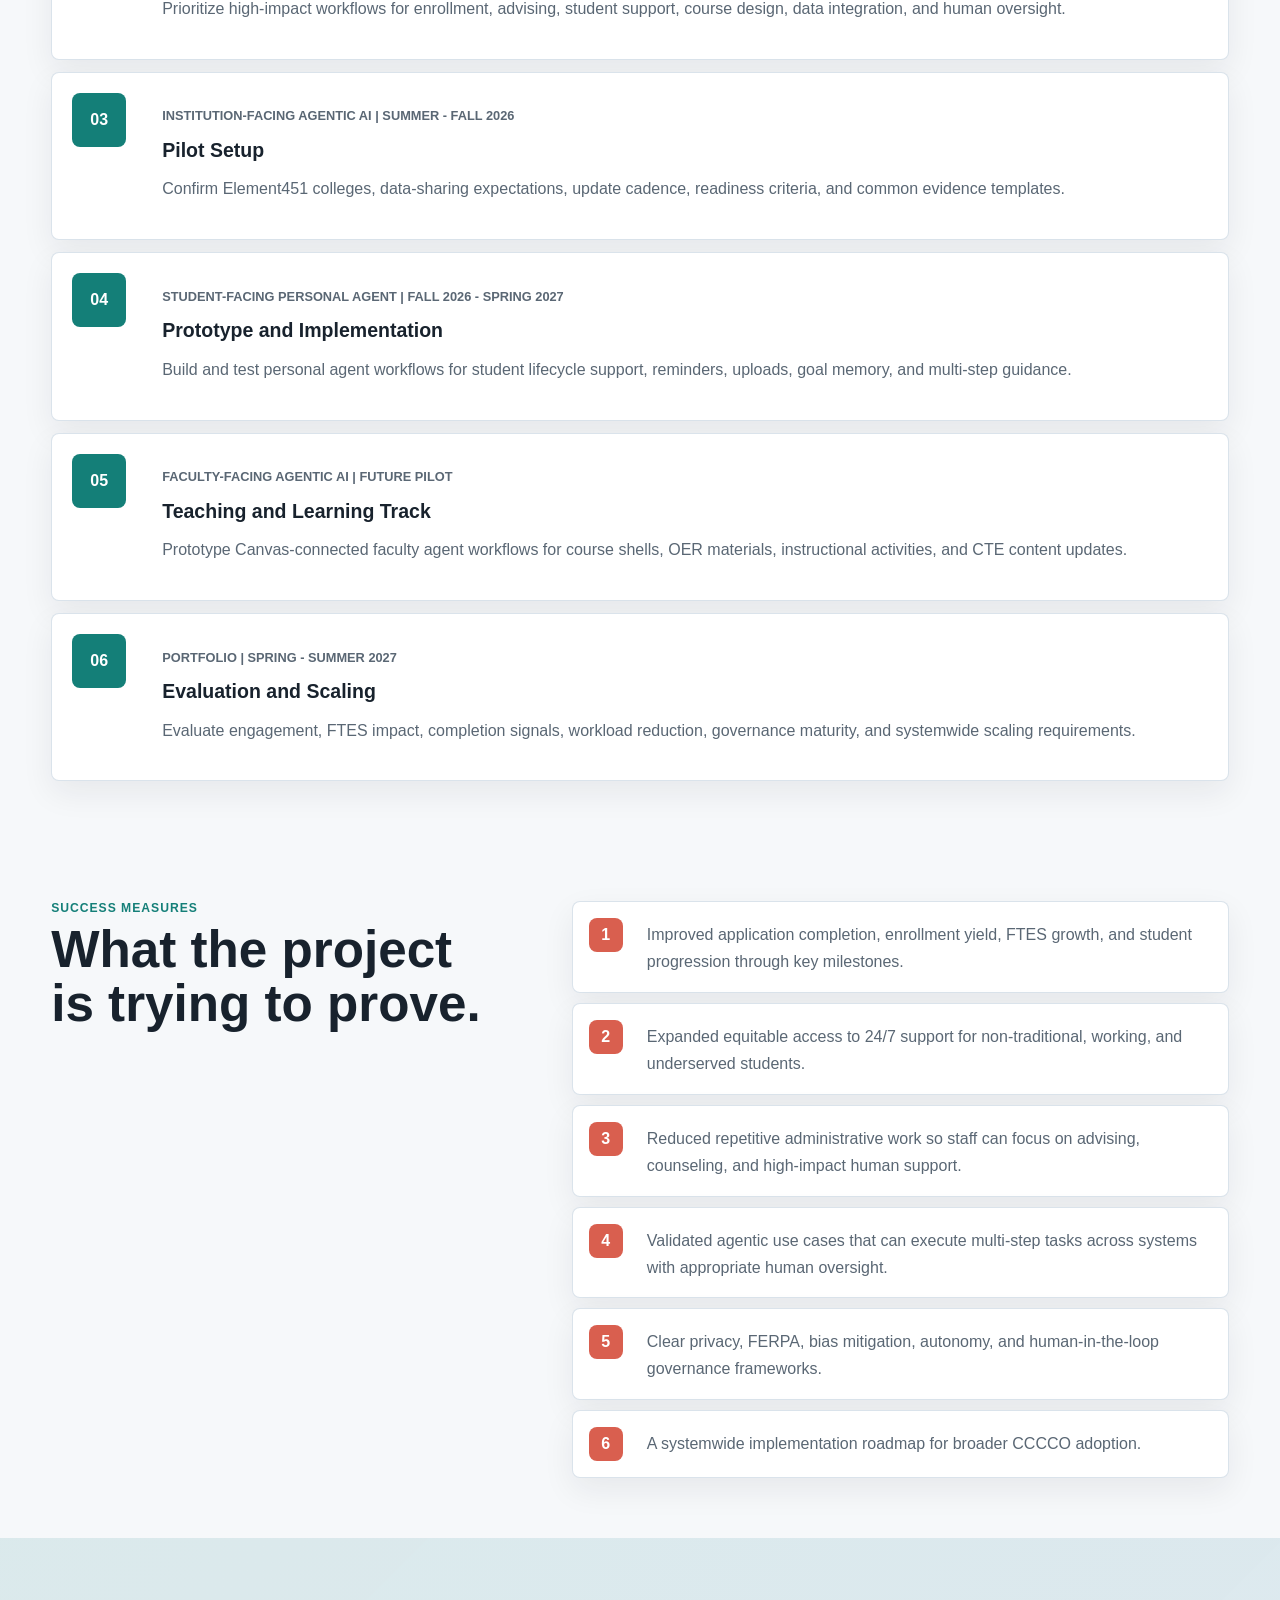
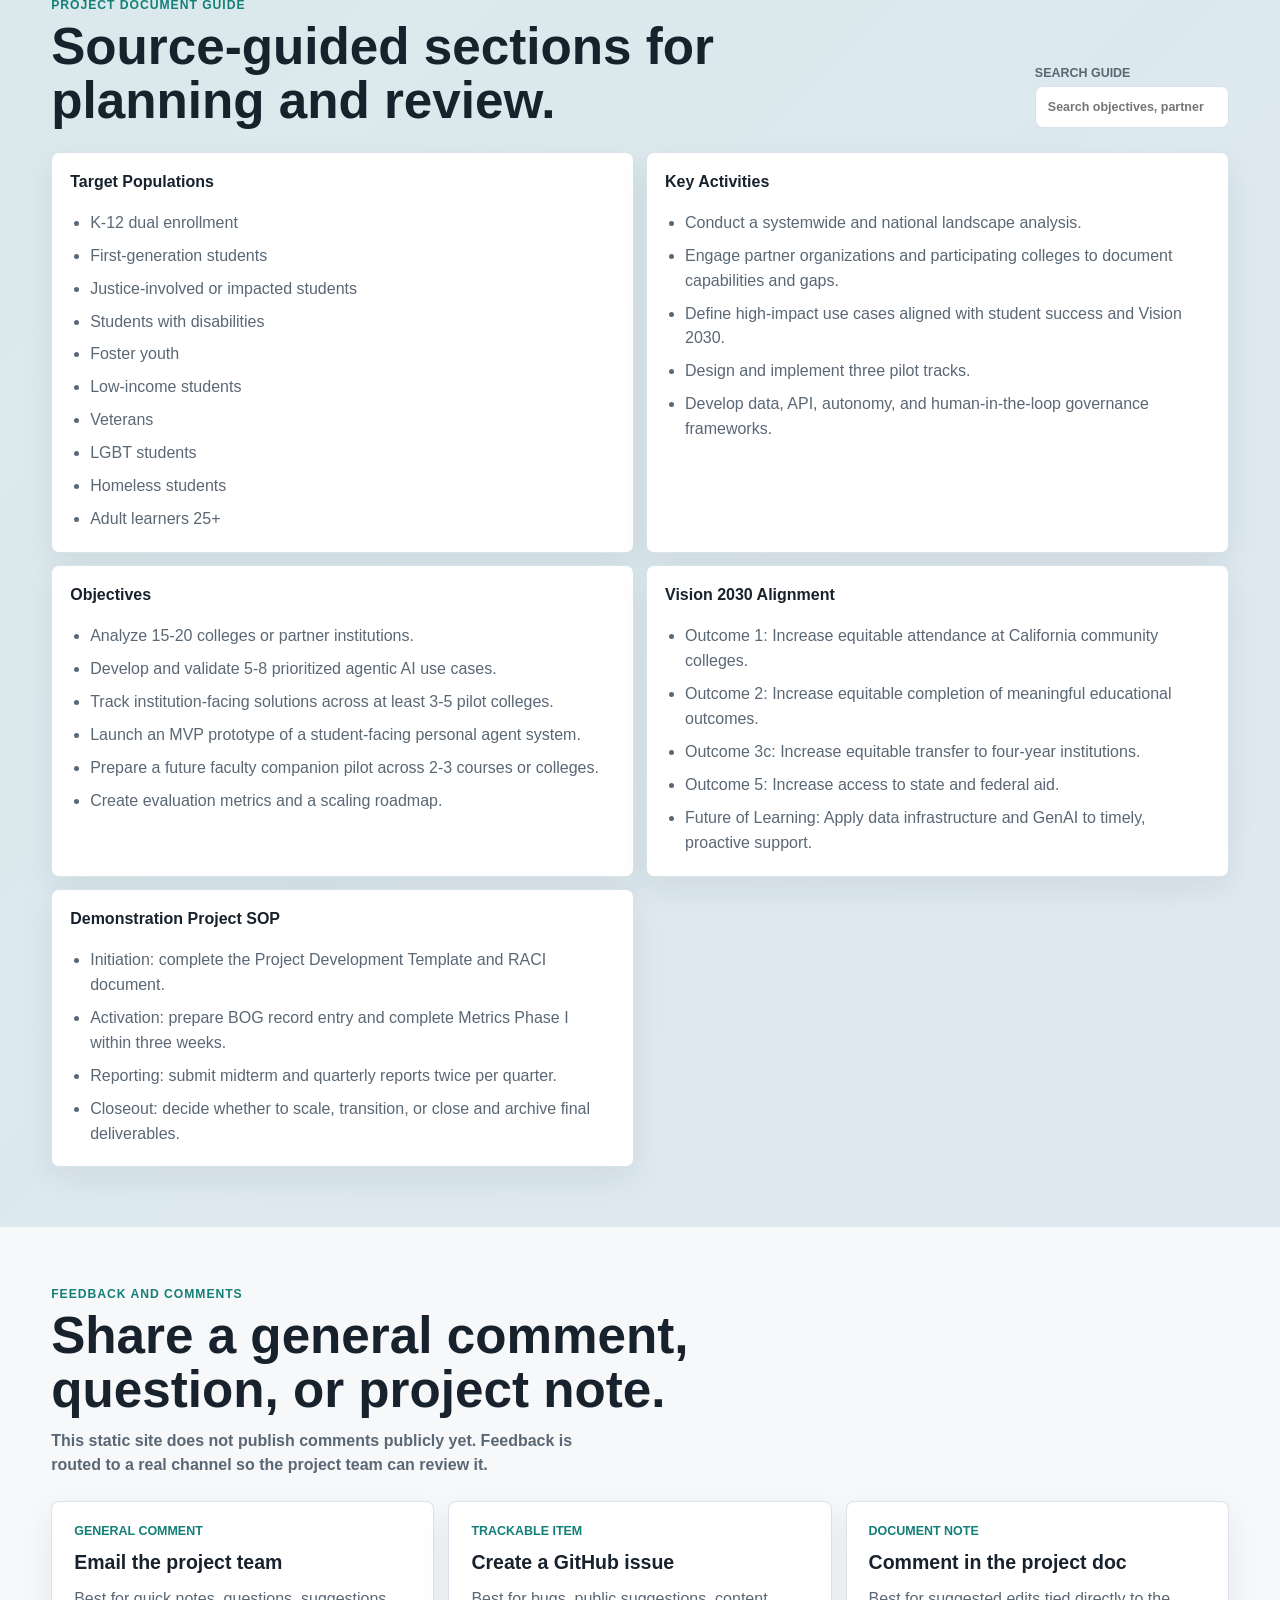
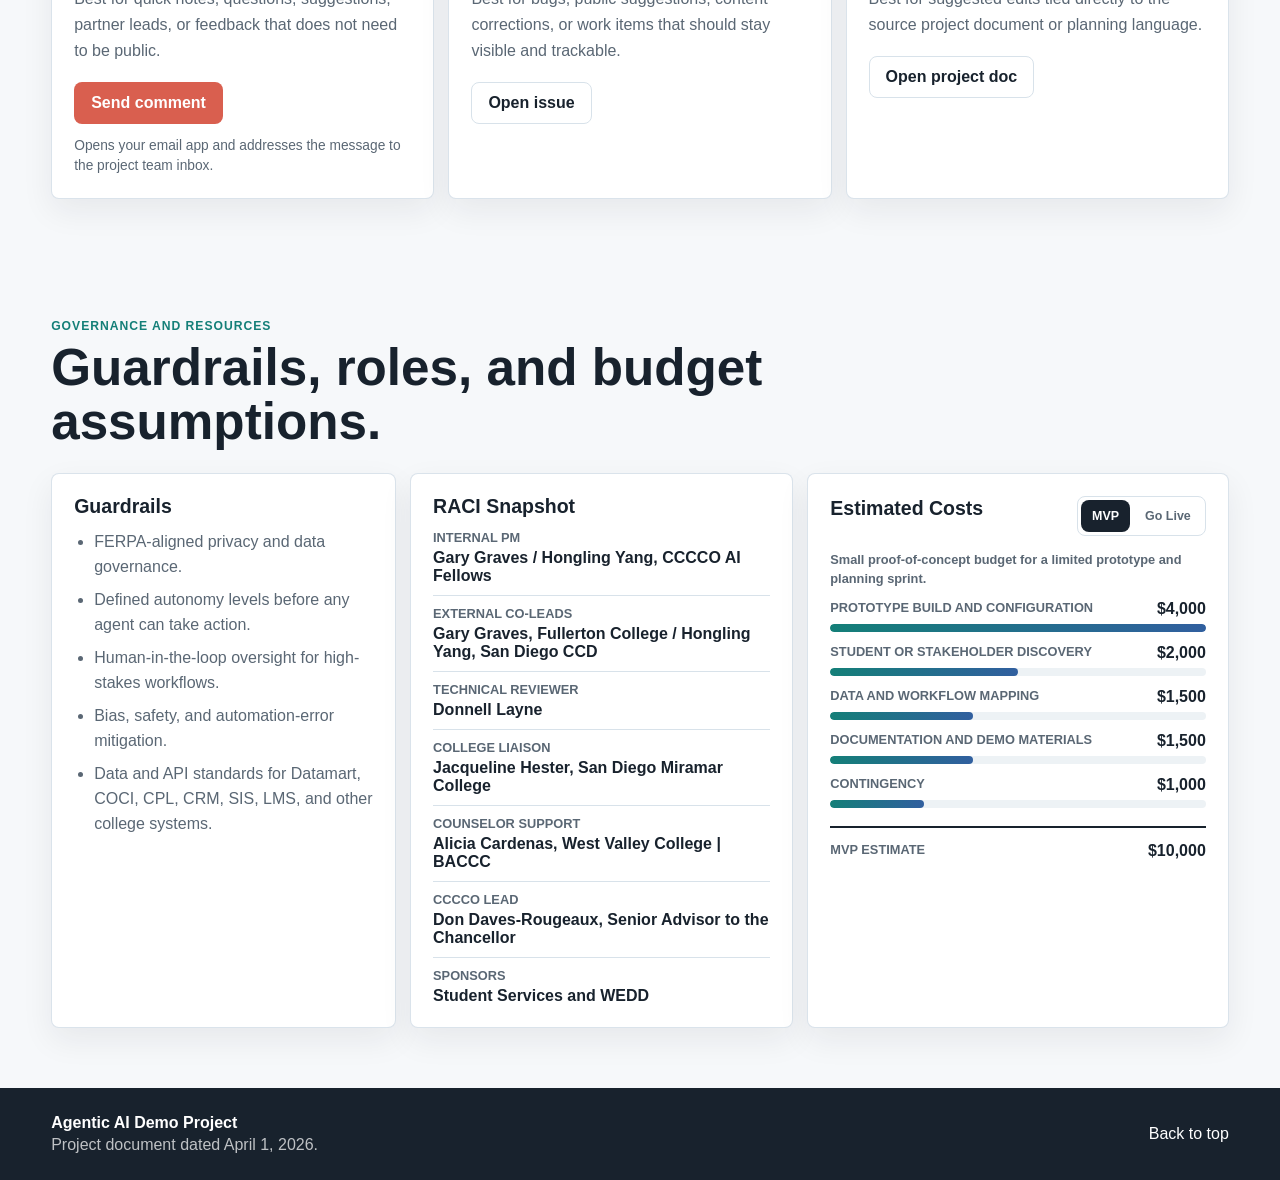
==== commit 629c9be9: "Add RACI partner contact details" ====
--- a/index.html
+++ b/index.html
@@ -9,7 +9,7 @@
       content="Project management website for the CCCCO Agentic AI Demonstration Project."
     />
     <link rel="icon" href="assets/favicon.svg" type="image/svg+xml" />
-    <link rel="stylesheet" href="assets/styles.css?v=20260520-people-update" />
+    <link rel="stylesheet" href="assets/styles.css?v=20260520-people-update-2" />
   </head>
   <body>
     <header class="site-header" id="top">
@@ -350,7 +350,7 @@
       </div>
     </dialog>
 
-    <script src="assets/nav.js?v=20260520-people-update"></script>
-    <script src="assets/app.js?v=20260520-people-update"></script>
+    <script src="assets/nav.js?v=20260520-people-update-2"></script>
+    <script src="assets/app.js?v=20260520-people-update-2"></script>
   </body>
 </html>
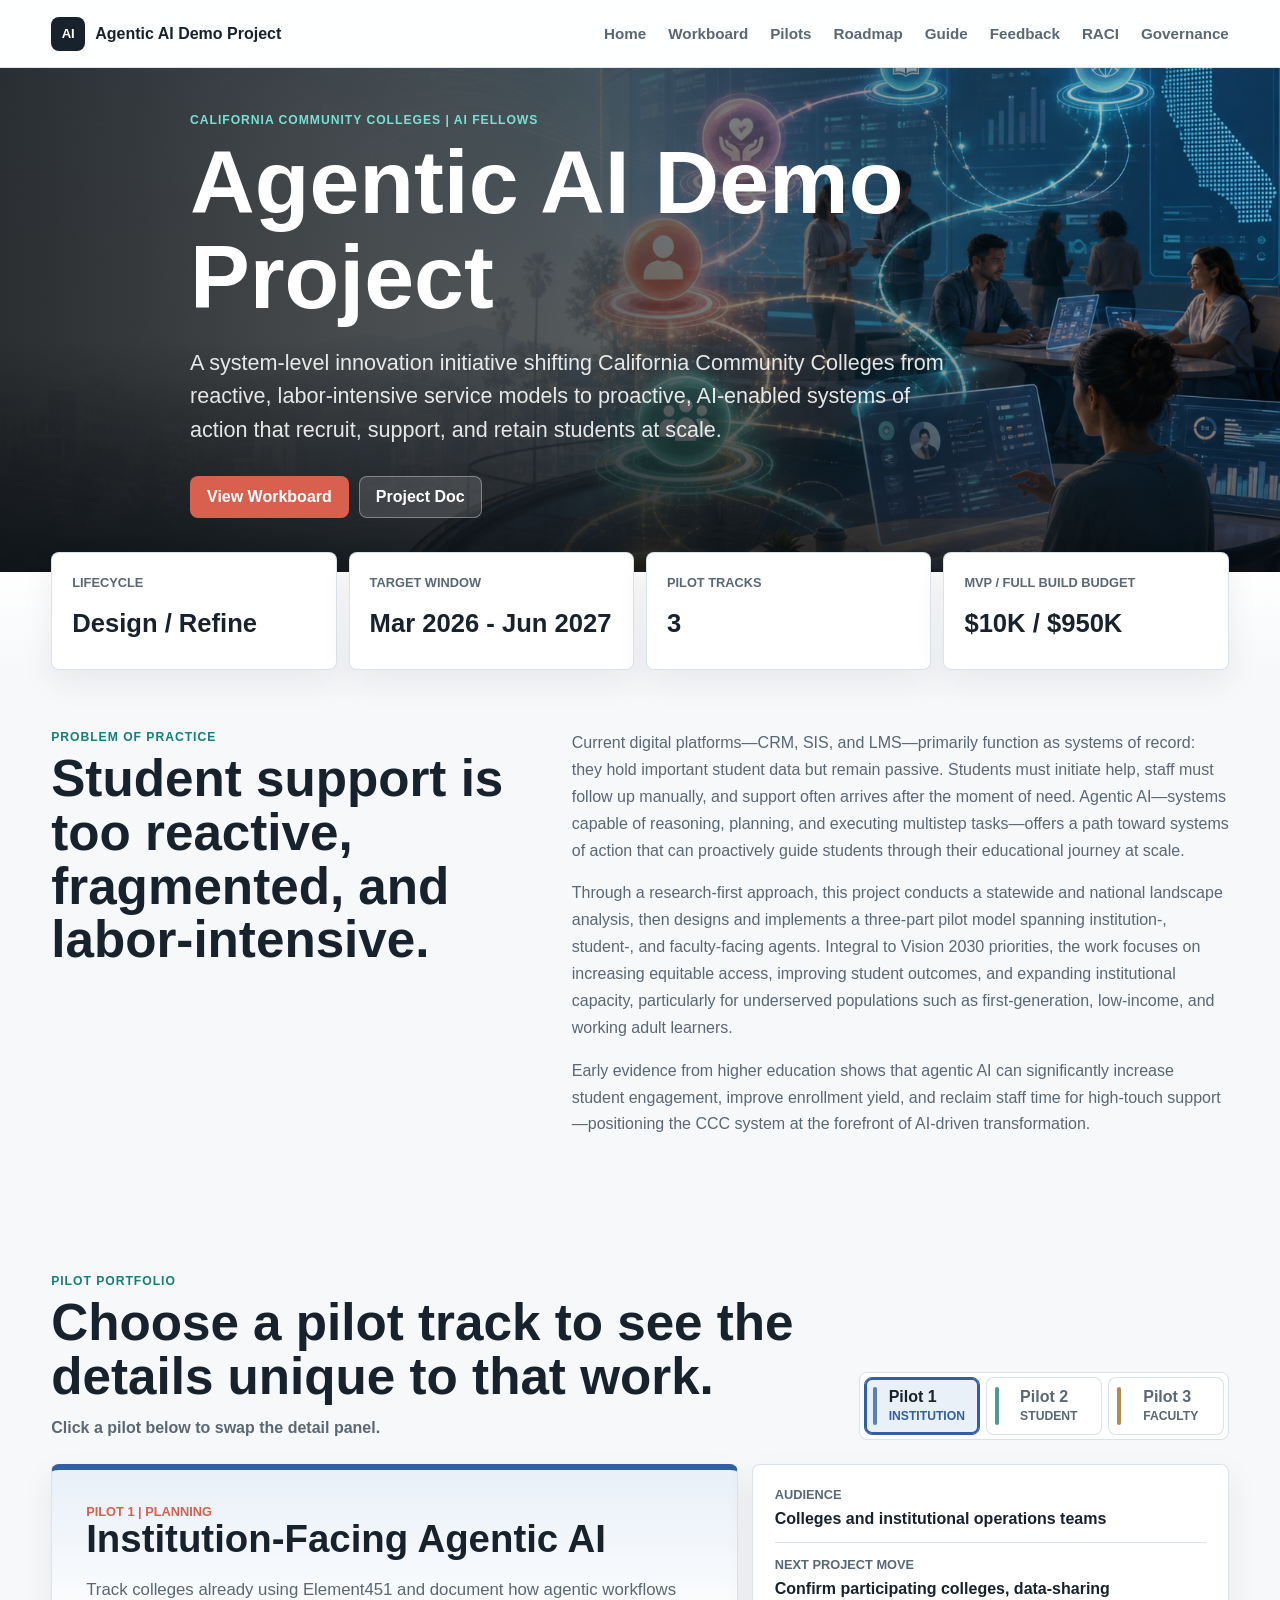
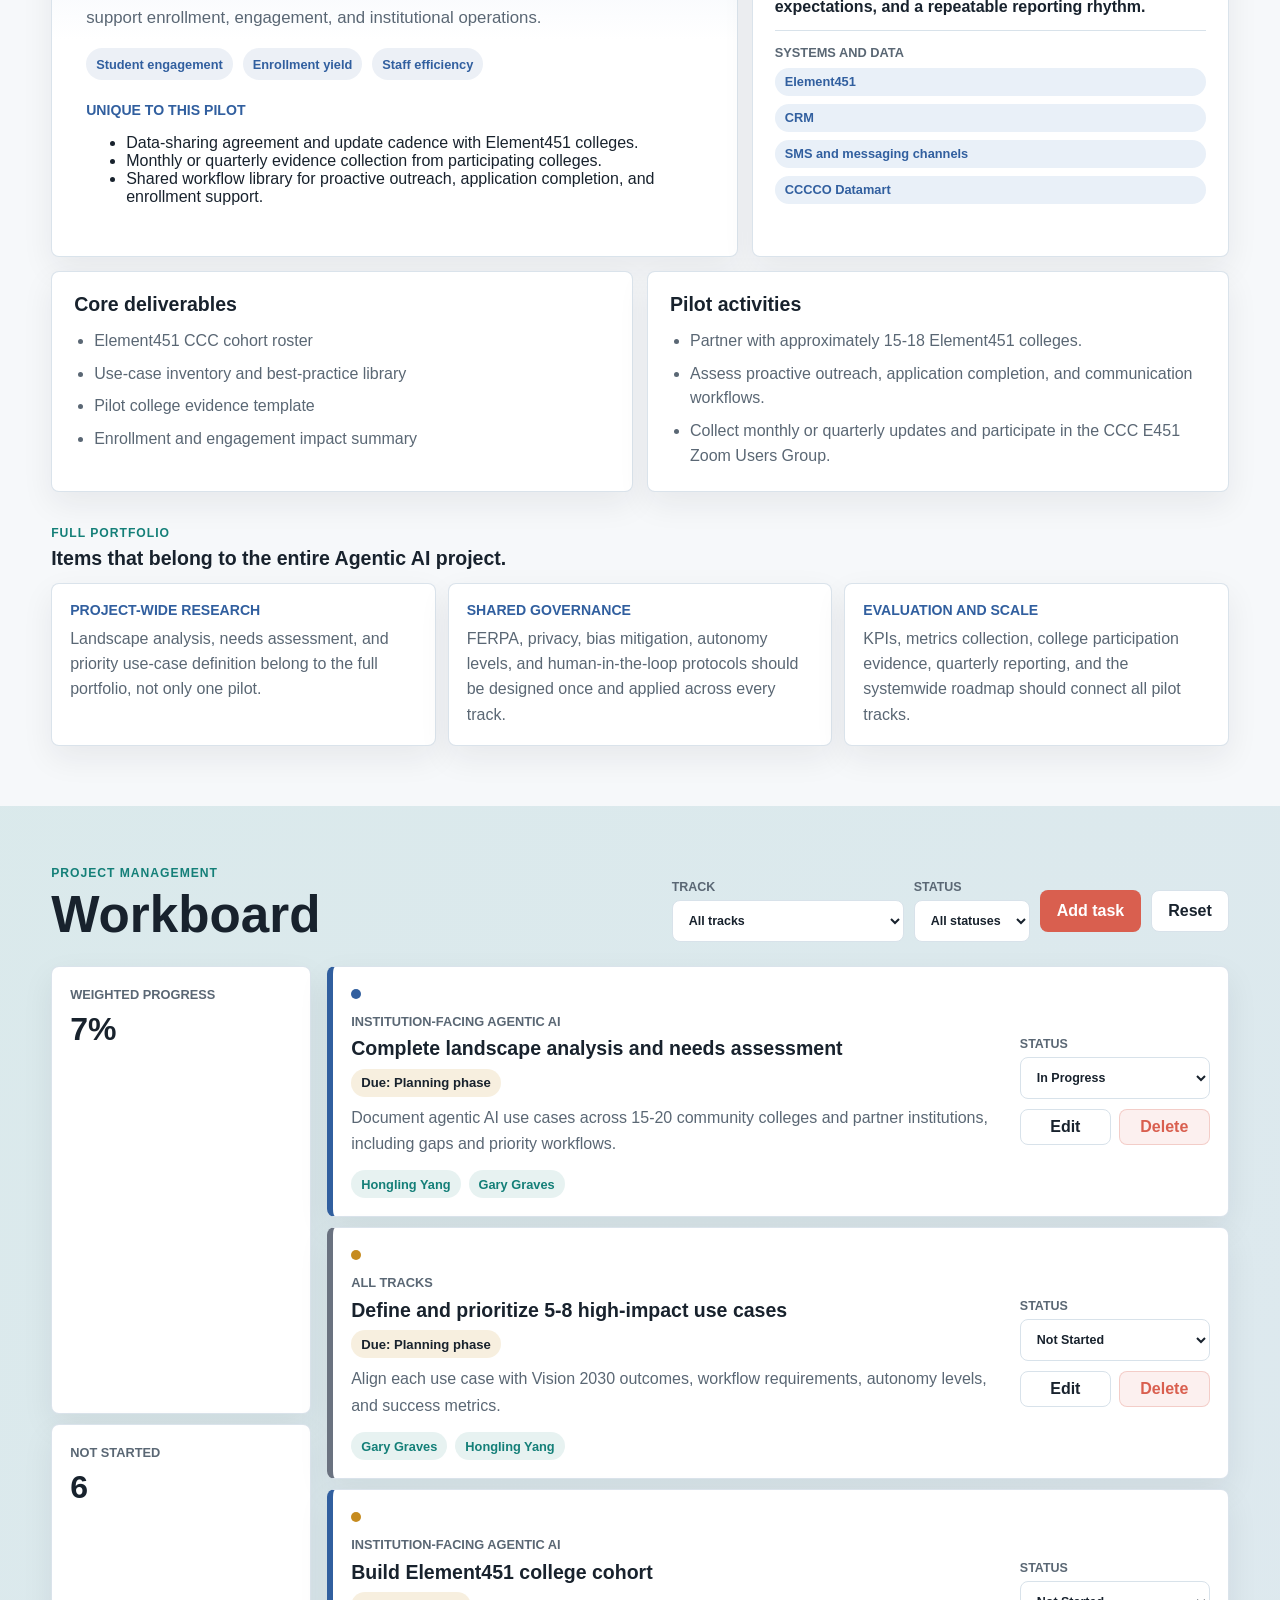
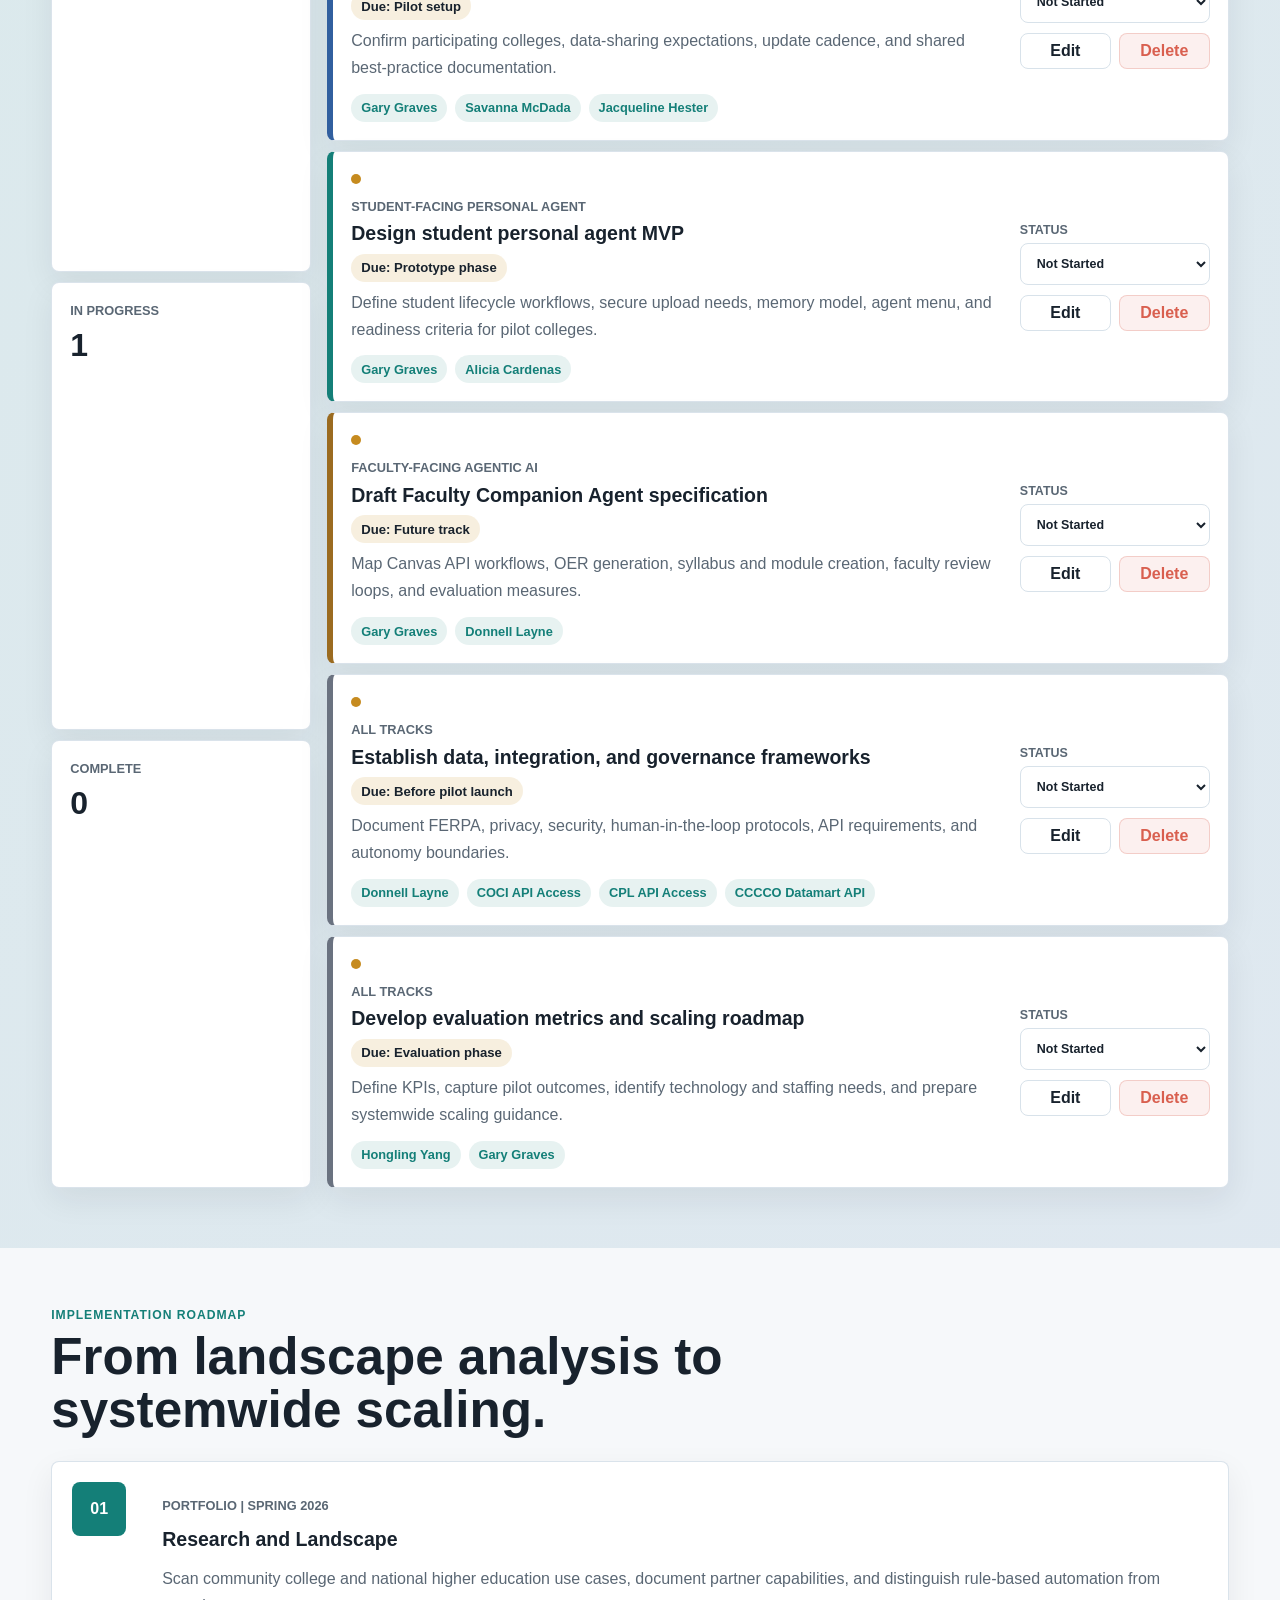
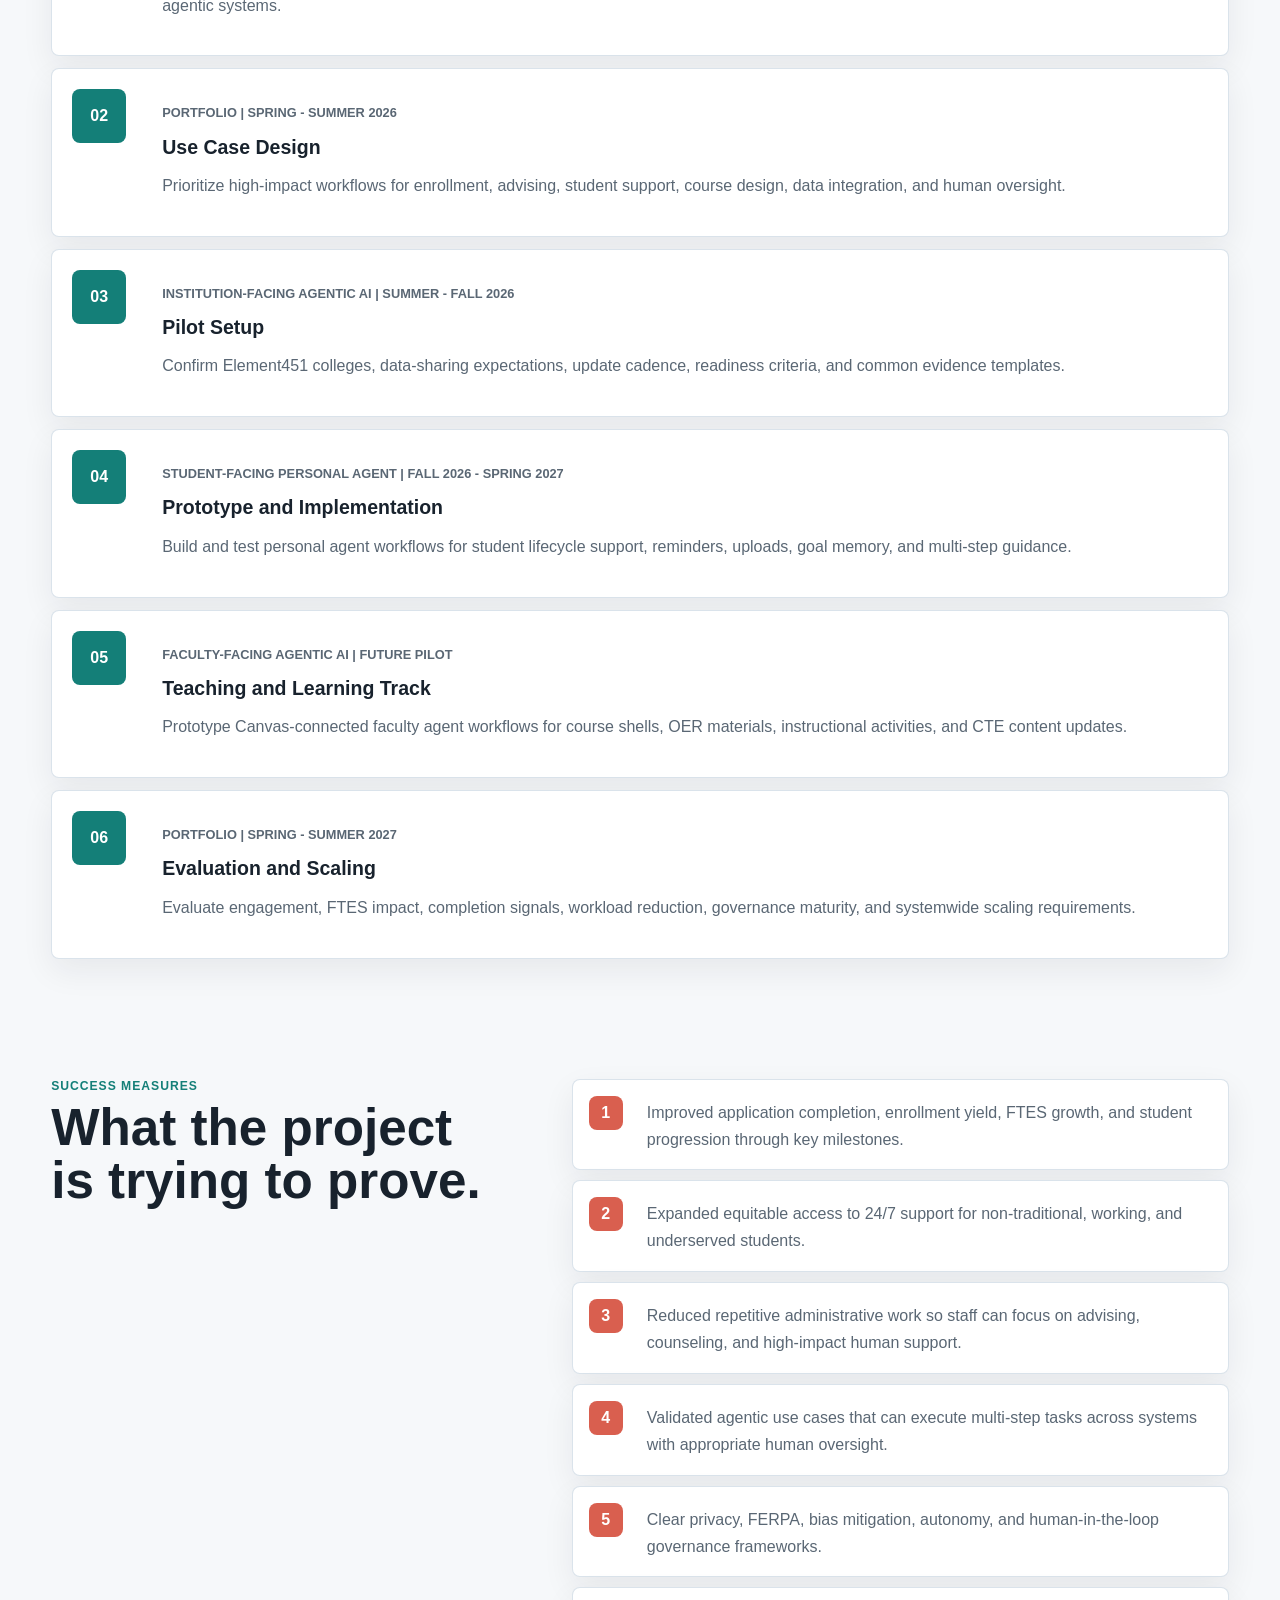
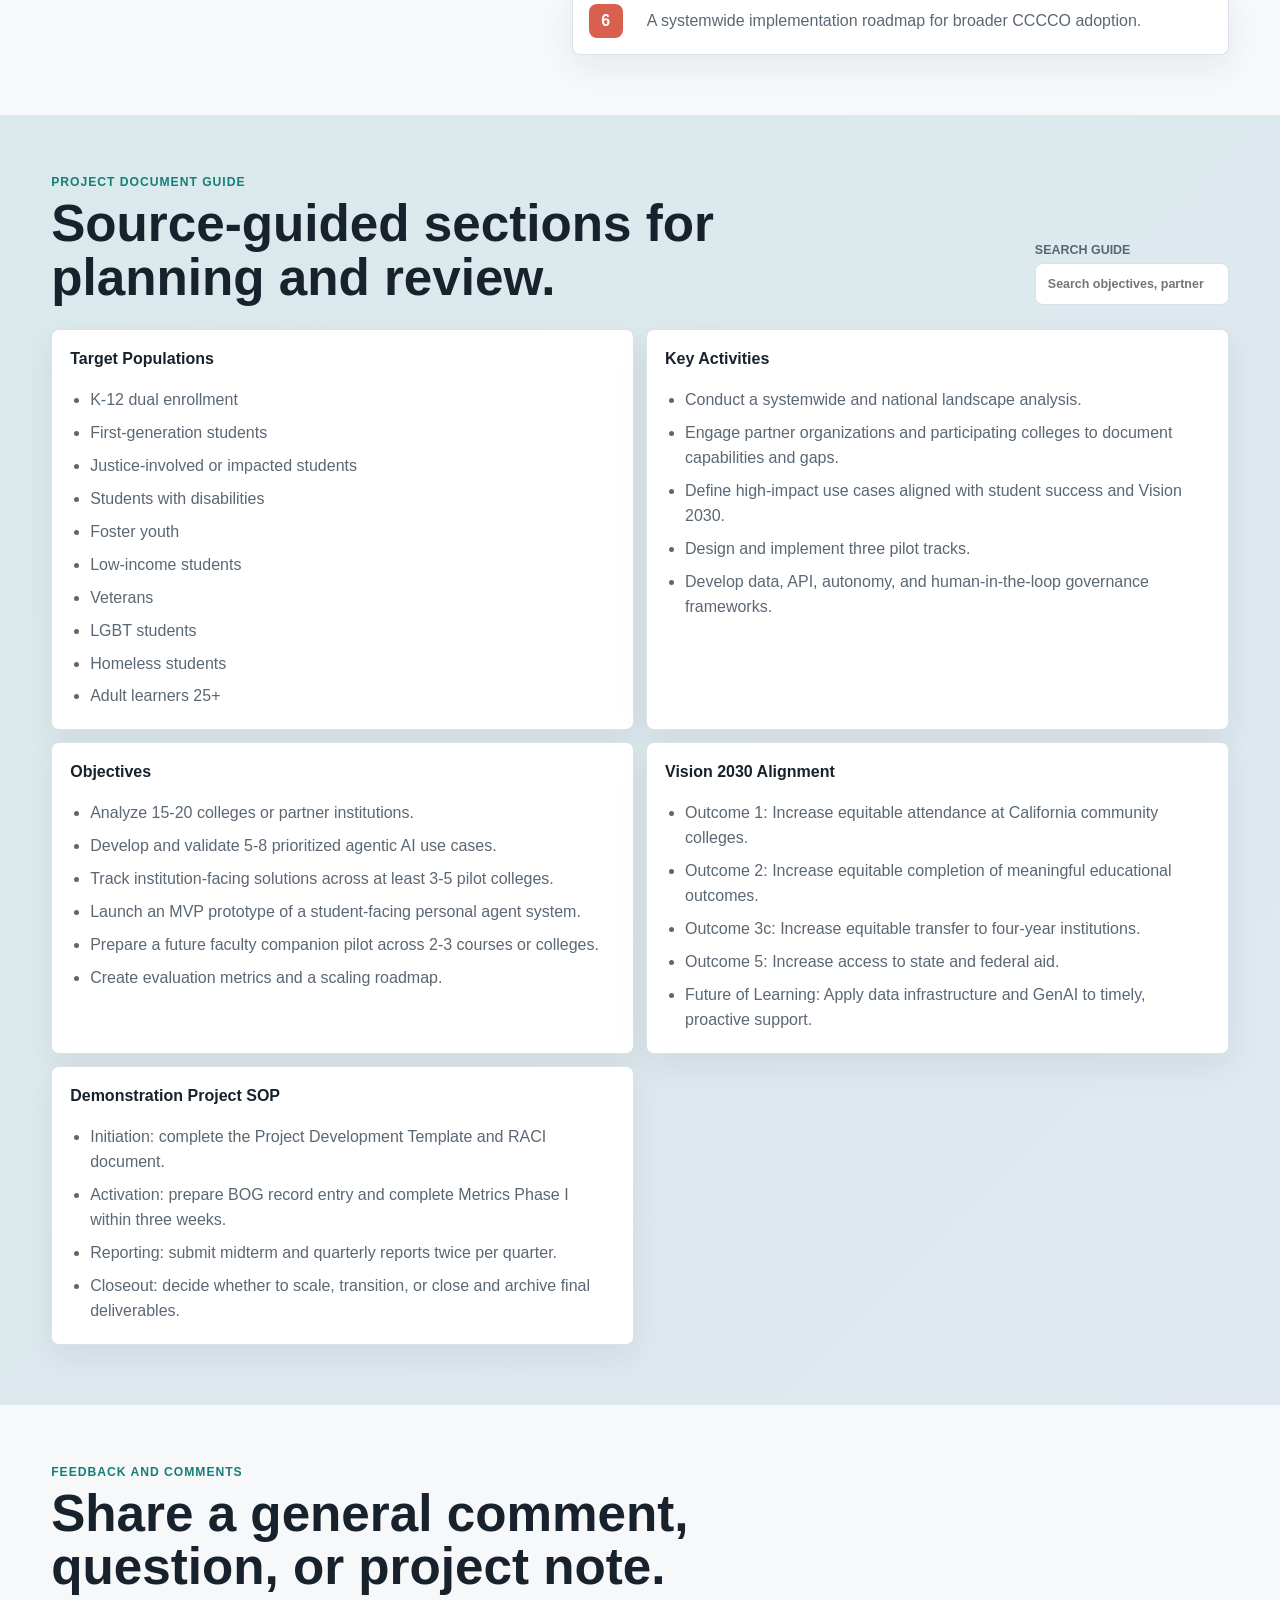
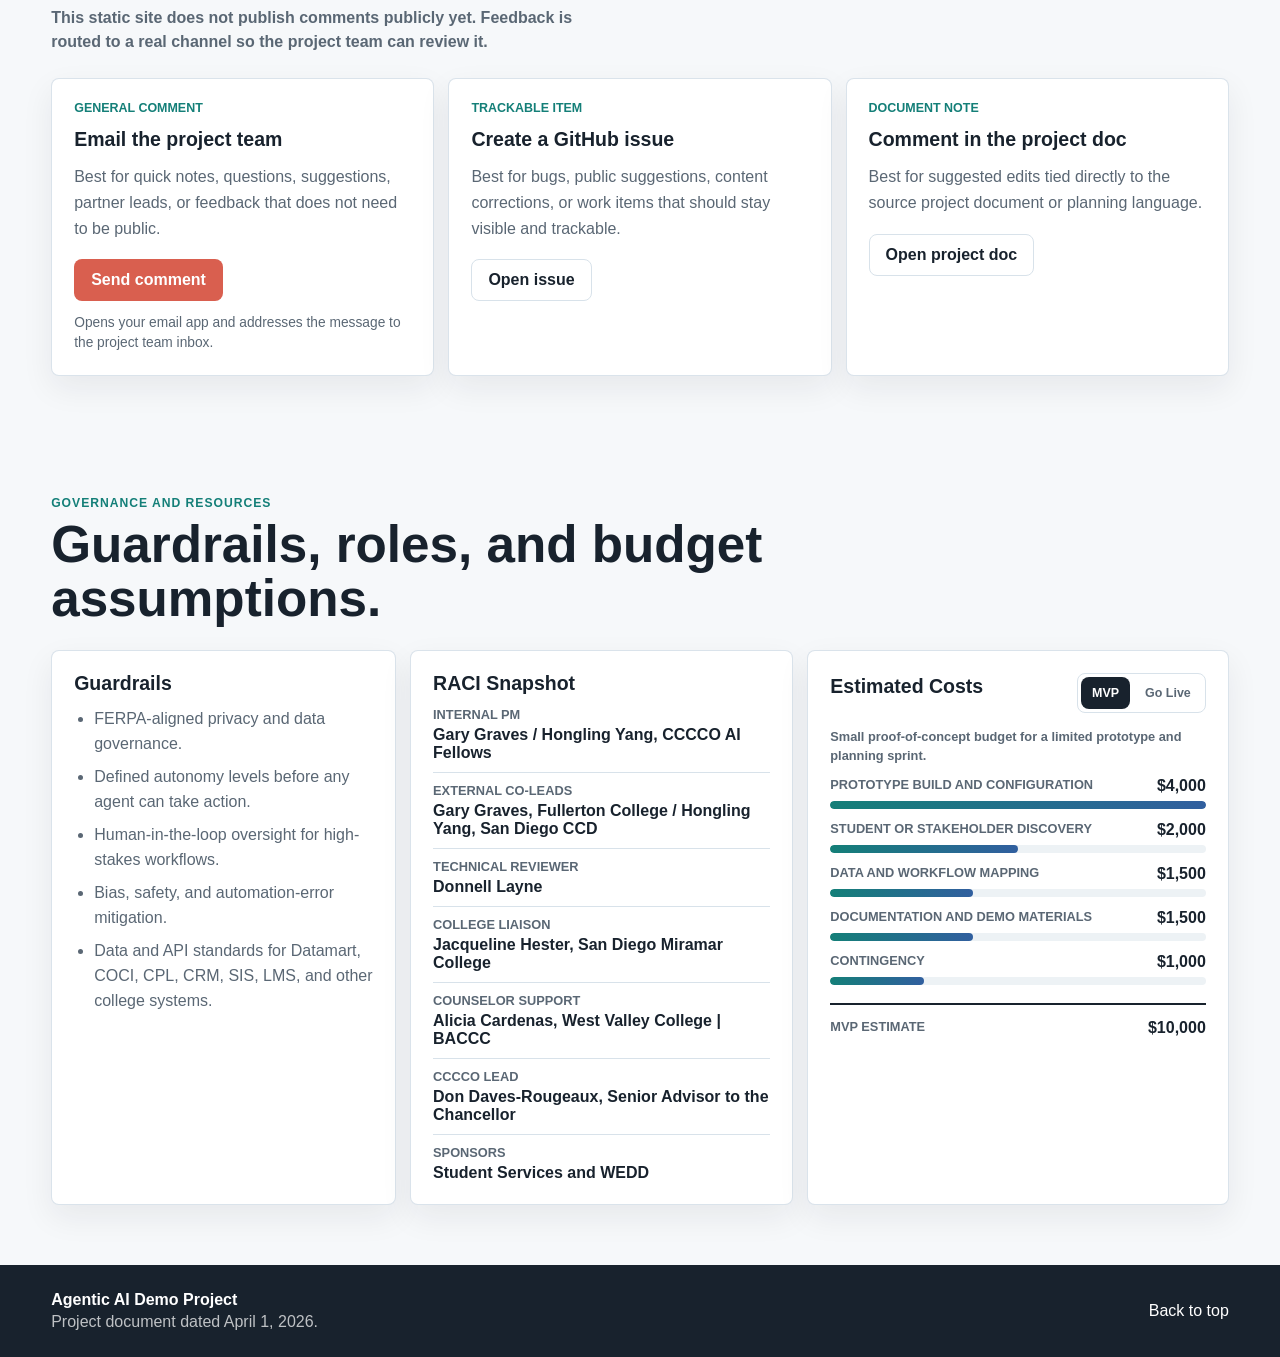
==== commit 82493c2d: "Update project description copy Refresh the hero summary and Problem of Practice section with the ne" ====
--- a/index.html
+++ b/index.html
@@ -9,7 +9,7 @@
       content="Project management website for the CCCCO Agentic AI Demonstration Project."
     />
     <link rel="icon" href="assets/favicon.svg" type="image/svg+xml" />
-    <link rel="stylesheet" href="assets/styles.css?v=20260520-people-update-2" />
+    <link rel="stylesheet" href="assets/styles.css?v=20260520-mvp-link" />
   </head>
   <body>
     <header class="site-header" id="top">
@@ -38,9 +38,9 @@
           <p class="eyebrow">California Community Colleges | AI Fellows</p>
           <h1 id="page-title">Agentic AI Demo Project</h1>
           <p class="hero-copy">
-            A research-first demonstration project exploring how agentic AI can help colleges move from
-            reactive systems of record to proactive systems of action for student support, enrollment,
-            teaching, and institutional operations.
+            A system-level innovation initiative shifting California Community Colleges from reactive,
+            labor-intensive service models to proactive, AI-enabled systems of action that recruit,
+            support, and retain students at scale.
           </p>
           <div class="hero-actions">
             <a class="button primary" href="#workboard">View Workboard</a>
@@ -81,16 +81,23 @@
         </div>
         <div class="prose">
           <p>
-            The project responds to a persistent gap across community colleges: digital systems such as CRM,
-            SIS, and LMS platforms hold important student data, but they often remain passive systems of
-            record. Students must initiate help, staff must manually follow up, and support often arrives
-            after the moment of need.
+            Current digital platforms&mdash;CRM, SIS, and LMS&mdash;primarily function as systems of record:
+            they hold important student data but remain passive. Students must initiate help, staff must
+            follow up manually, and support often arrives after the moment of need. Agentic AI&mdash;systems
+            capable of reasoning, planning, and executing multistep tasks&mdash;offers a path toward systems
+            of action that can proactively guide students through their educational journey at scale.
           </p>
           <p>
-            Agentic AI creates a path toward systems that can reason, plan, and take approved action across
-            tools. The demonstration project will test whether that shift can improve enrollment completion,
-            student engagement, staff capacity, advising support, and course development workflows while
-            maintaining strong human oversight.
+            Through a research-first approach, this project conducts a statewide and national landscape
+            analysis, then designs and implements a three-part pilot model spanning institution-, student-,
+            and faculty-facing agents. Integral to Vision 2030 priorities, the work focuses on increasing
+            equitable access, improving student outcomes, and expanding institutional capacity, particularly
+            for underserved populations such as first-generation, low-income, and working adult learners.
+          </p>
+          <p>
+            Early evidence from higher education shows that agentic AI can significantly increase student
+            engagement, improve enrollment yield, and reclaim staff time for high-touch support&mdash;positioning
+            the CCC system at the forefront of AI-driven transformation.
           </p>
         </div>
       </section>
@@ -350,7 +357,7 @@
       </div>
     </dialog>
 
-    <script src="assets/nav.js?v=20260520-people-update-2"></script>
-    <script src="assets/app.js?v=20260520-people-update-2"></script>
+    <script src="assets/nav.js?v=20260520-mvp-link"></script>
+    <script src="assets/app.js?v=20260520-mvp-link"></script>
   </body>
 </html>
--- a/assets/styles.css
+++ b/assets/styles.css
@@ -598,6 +598,25 @@
   border-bottom: 0;
 }
 
+.pilot-feature-side .pilot-mvp-callout {
+  border: 1px solid rgba(20, 127, 120, 0.2);
+  border-radius: 8px;
+  padding: 14px;
+  background: rgba(20, 127, 120, 0.08);
+}
+
+.pilot-mvp-callout a {
+  color: var(--teal);
+  text-decoration-thickness: 2px;
+  text-underline-offset: 3px;
+}
+
+.pilot-mvp-callout p {
+  margin: 0;
+  color: var(--muted);
+  line-height: 1.45;
+}
+
 .pilot-feature-side span,
 .budget-note {
   color: var(--muted);
